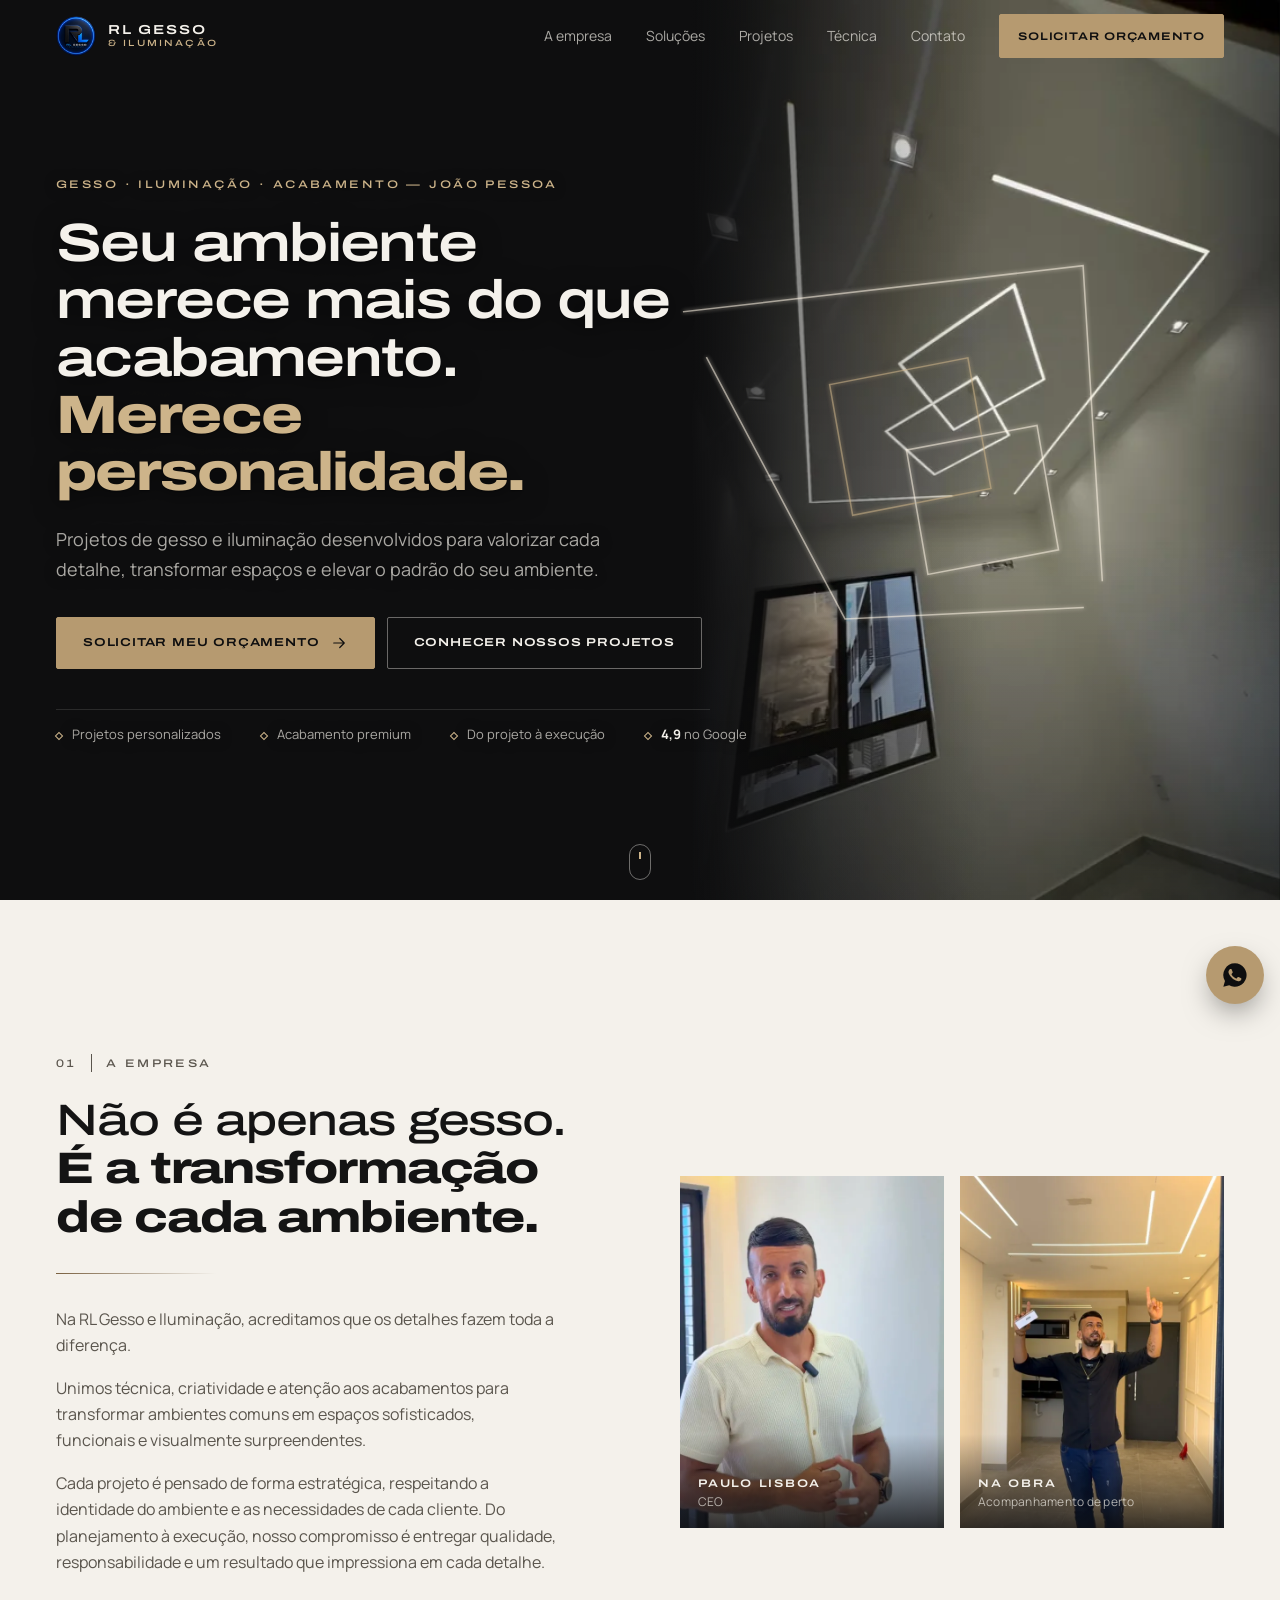
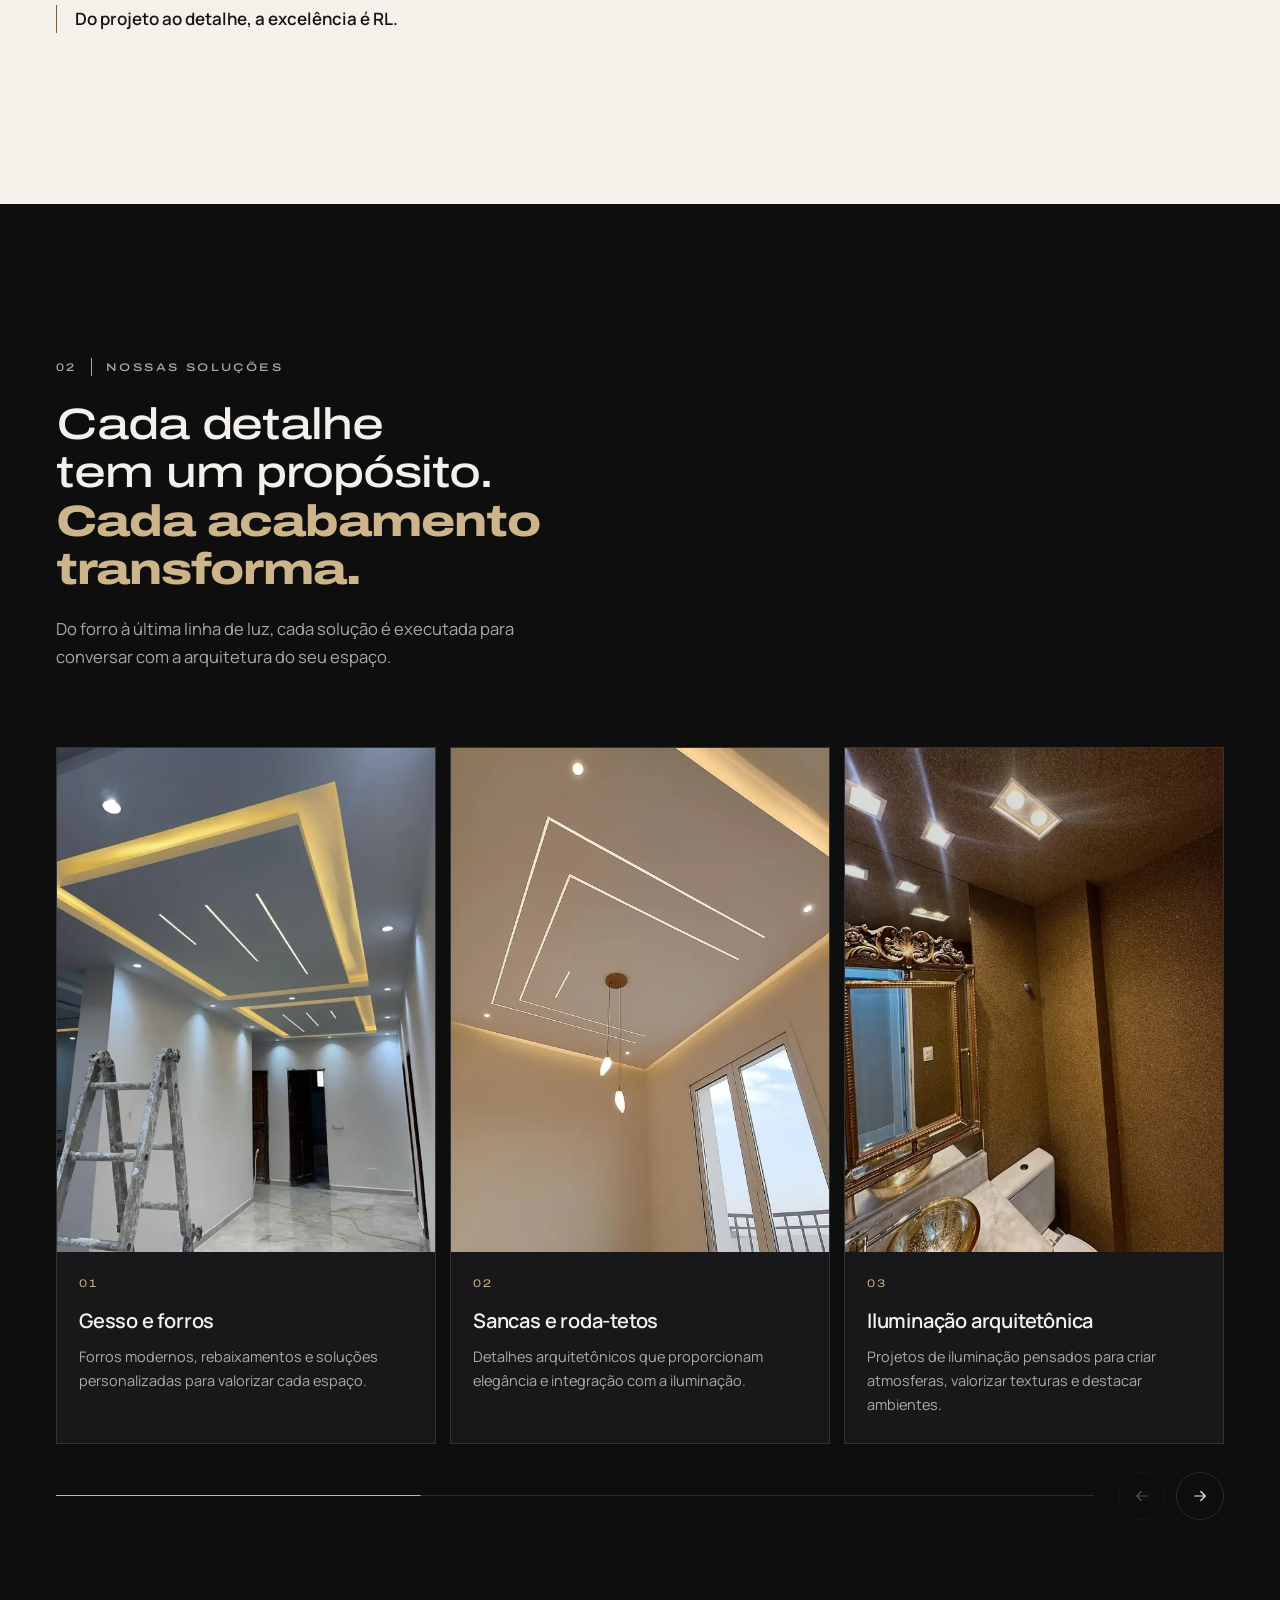
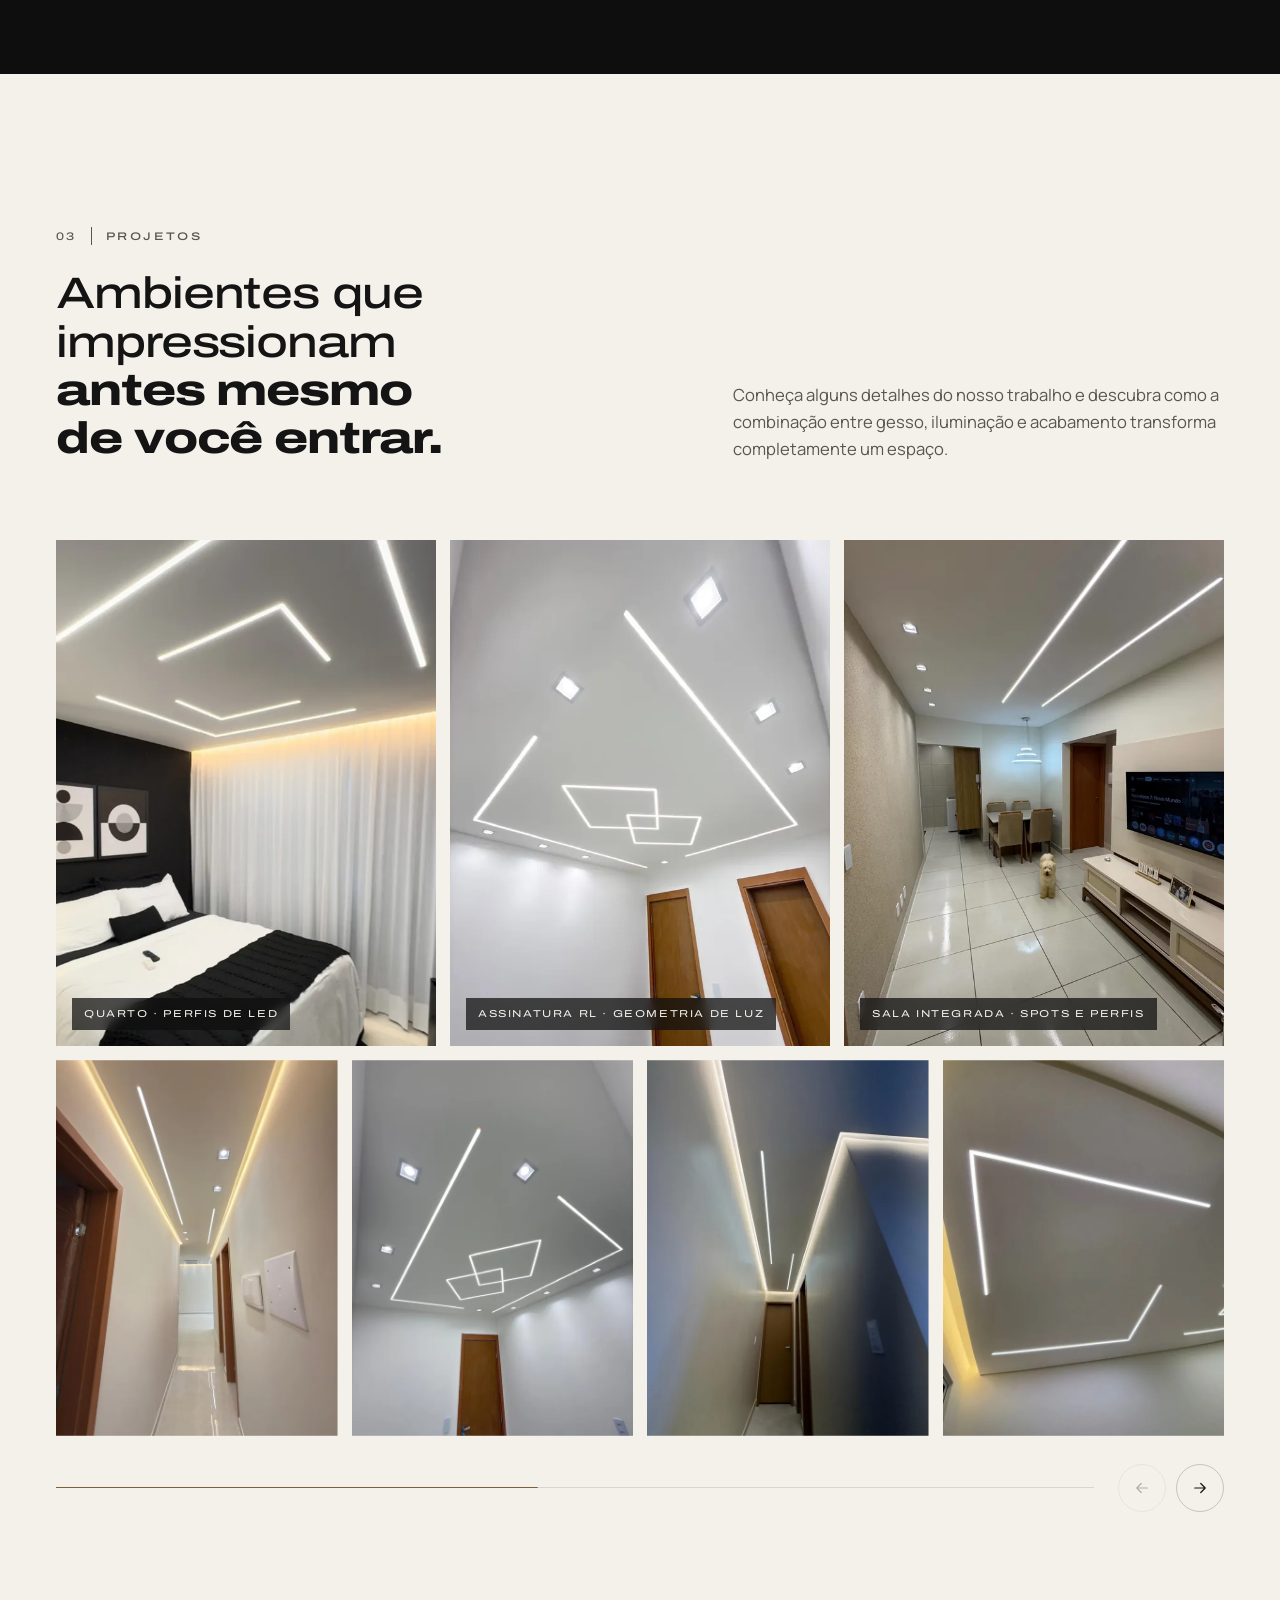
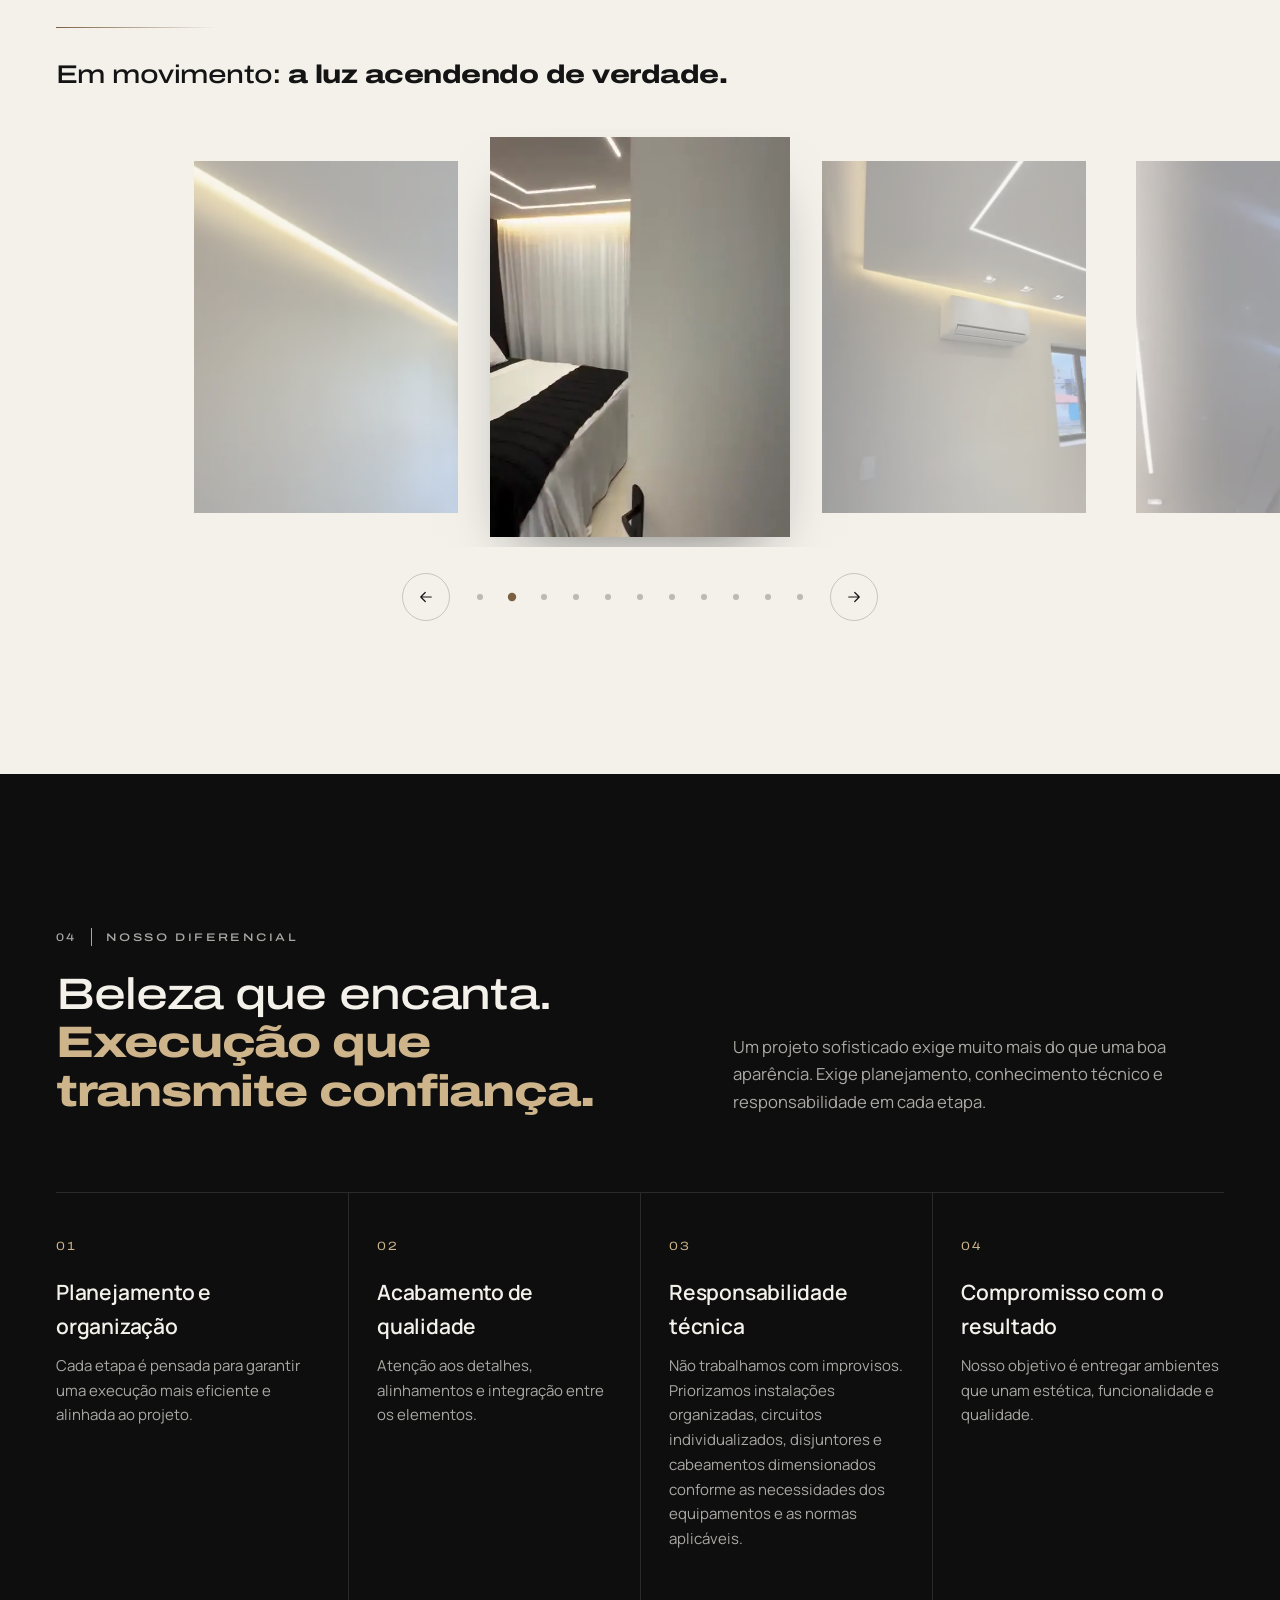
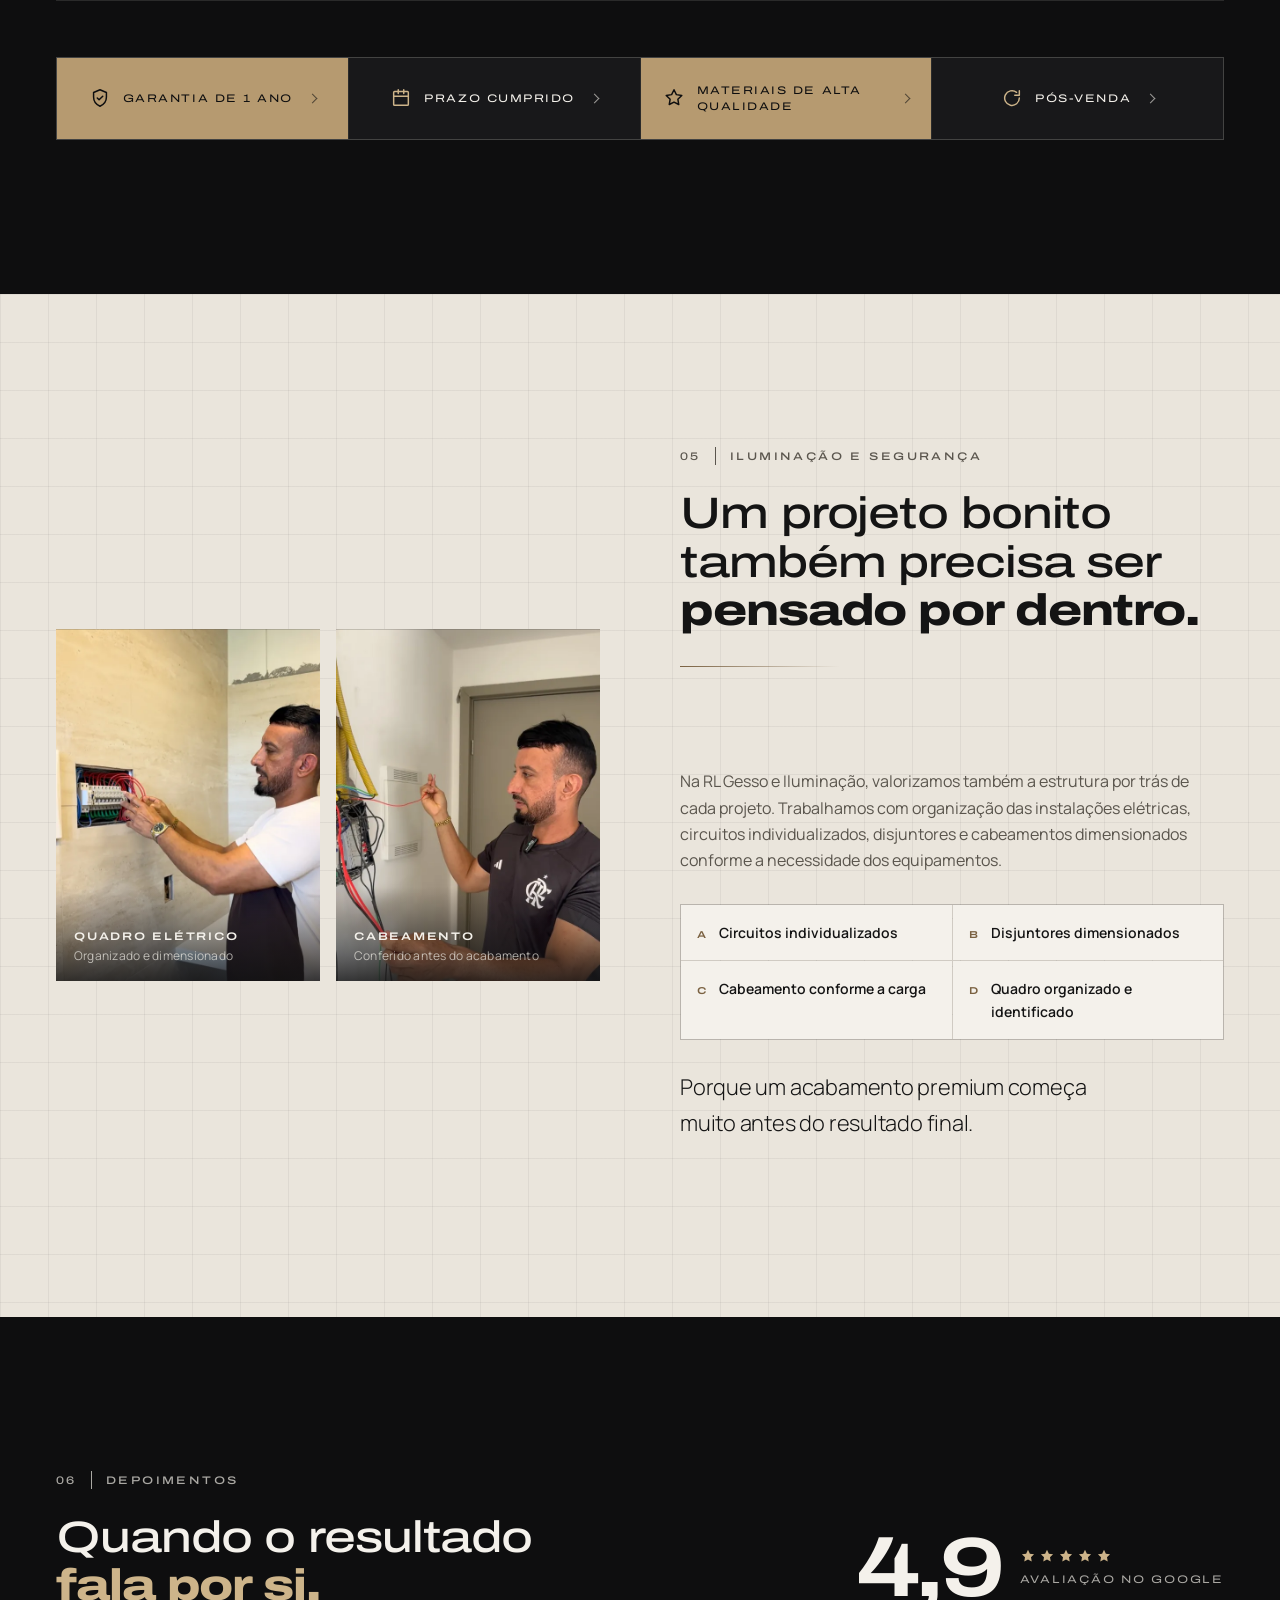
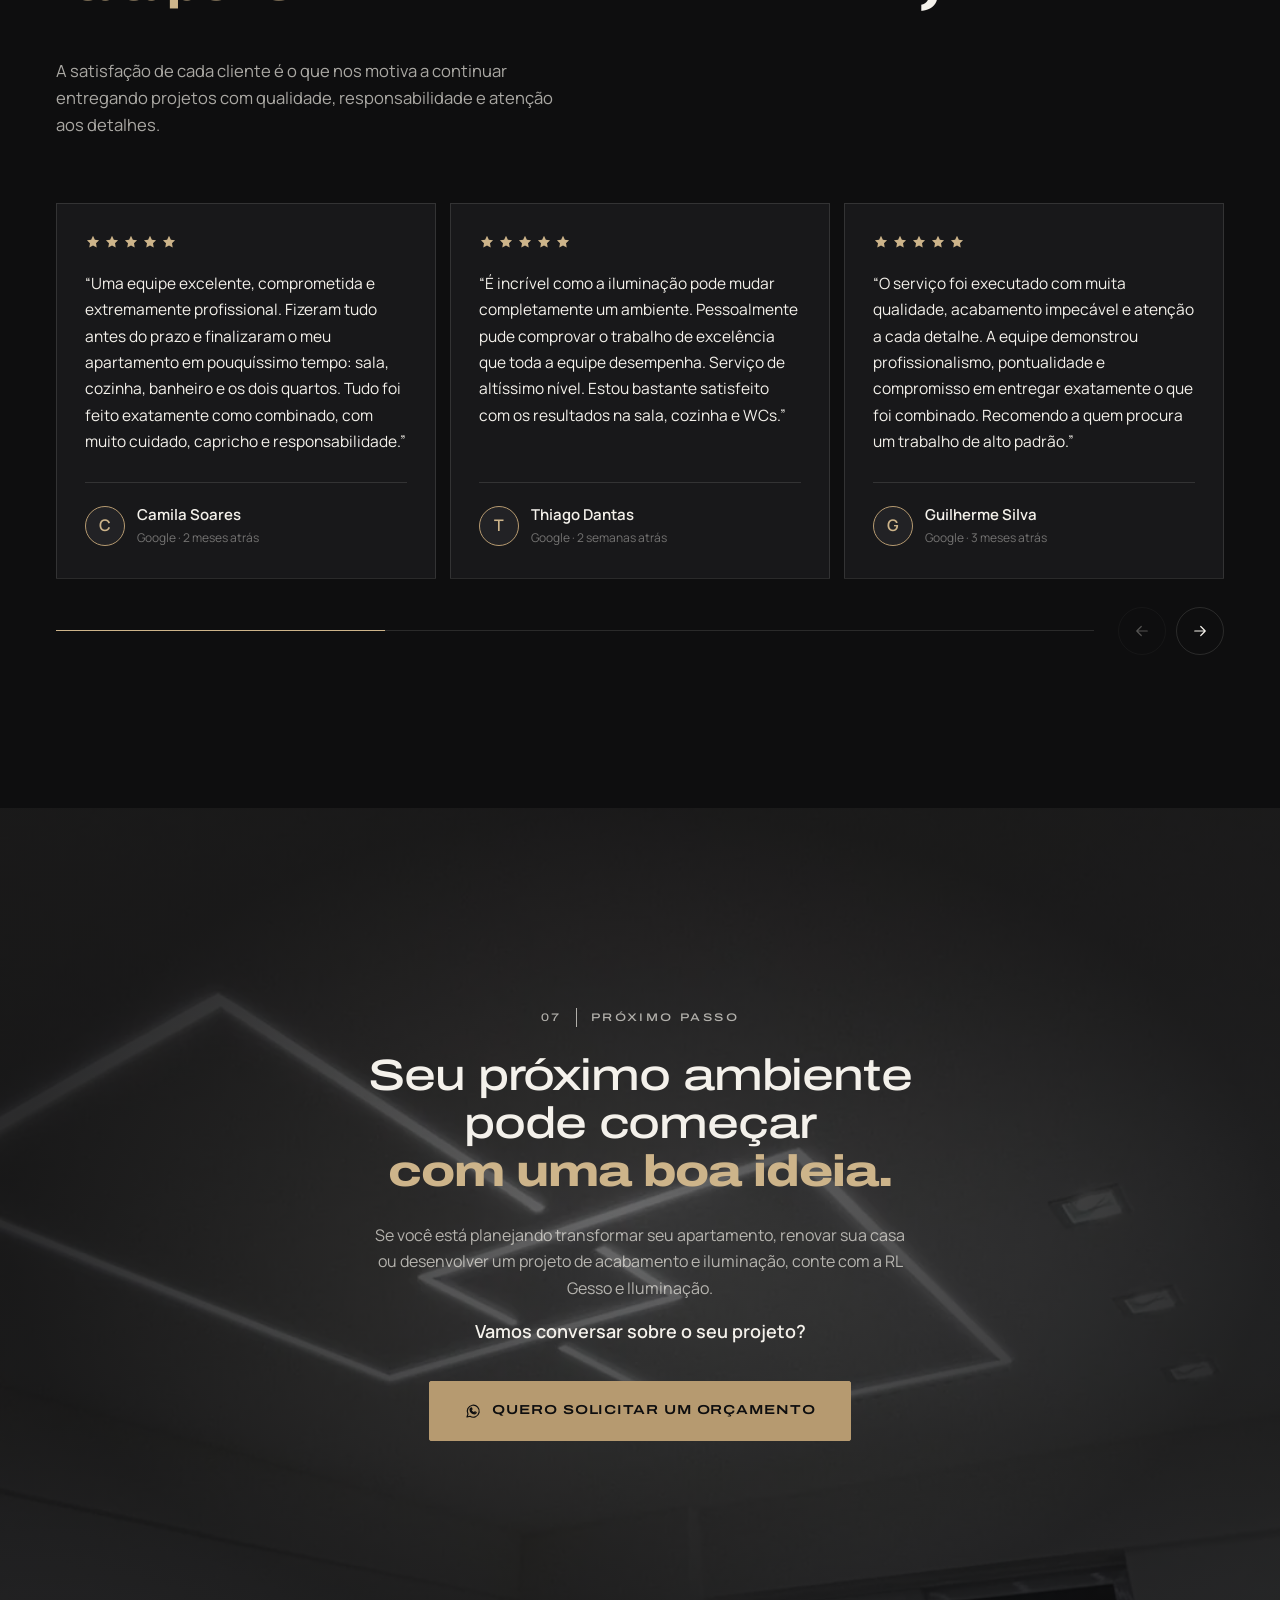
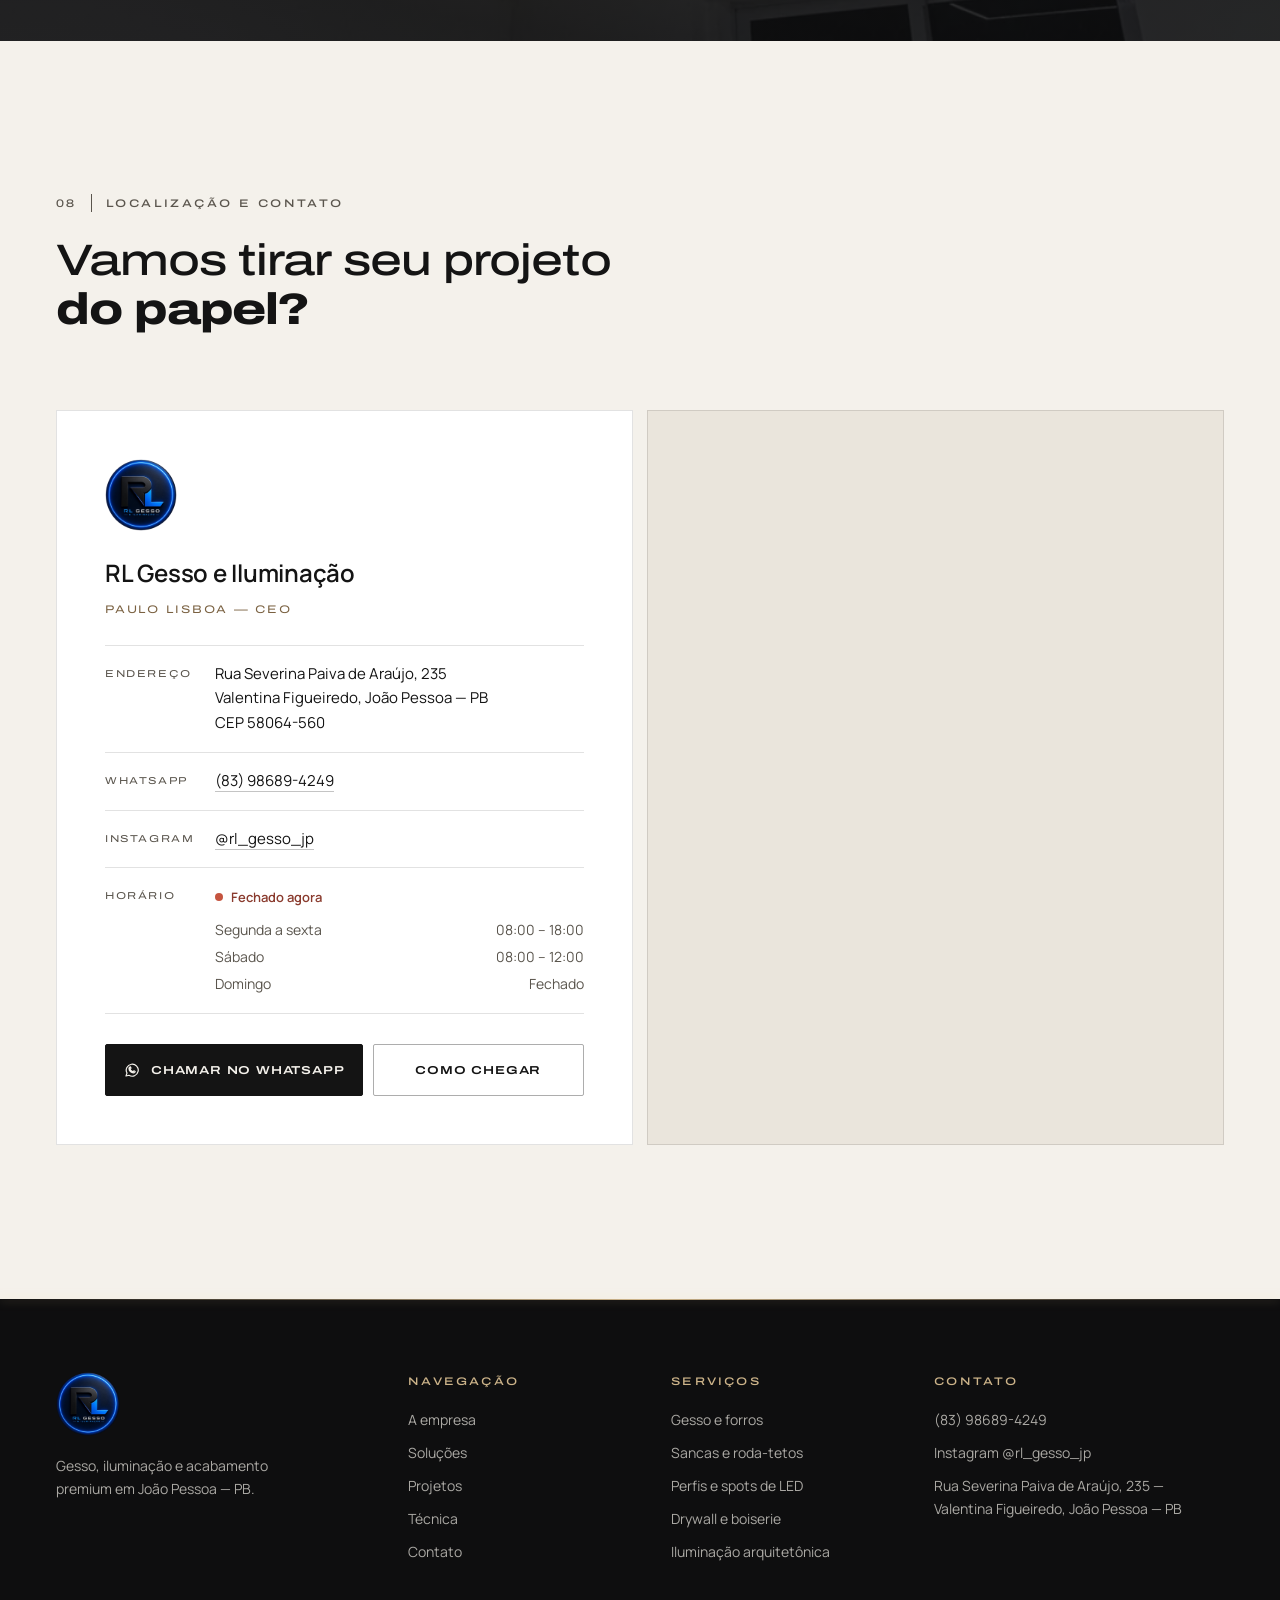
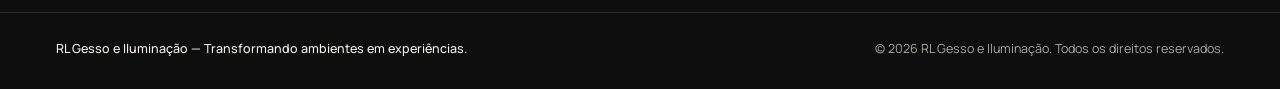
==== index.html @ 0660af47 "Landing page RL Gesso e Iluminação Gesso, iluminação e acabamento premium em João Pessoa - PB. Hero " ====
<!doctype html>
<html lang="pt-BR">
<head>
<meta charset="utf-8">
<meta name="viewport" content="width=device-width, initial-scale=1, viewport-fit=cover">
<title>RL Gesso e Iluminação | Gesso, sancas e perfis de LED em João Pessoa – PB</title>
<meta name="description" content="Projetos de gesso e iluminação de alto padrão em João Pessoa – PB: forros, sancas, perfis de LED, spots recuados, drywall, boiserie e instalação elétrica organizada. Solicite seu orçamento pelo WhatsApp.">
<meta name="keywords" content="gesso João Pessoa, sanca iluminada, perfil de LED, forro de gesso, drywall João Pessoa, iluminação arquitetônica, boiserie, rebaixamento de gesso">
<meta name="theme-color" content="#0E0E0F">
<meta name="geo.region" content="BR-PB">
<meta name="geo.placename" content="João Pessoa">

<meta property="og:type" content="website">
<meta property="og:locale" content="pt_BR">
<meta property="og:site_name" content="RL Gesso e Iluminação">
<meta property="og:title" content="RL Gesso e Iluminação — Luz que transforma">
<meta property="og:description" content="Gesso, iluminação e acabamento premium em João Pessoa – PB. Do projeto à execução.">
<meta property="og:image" content="assets/img/og-logo.jpg">
<meta name="twitter:card" content="summary_large_image">

<link rel="icon" type="image/png" sizes="32x32" href="assets/img/logo-32.png">
<link rel="icon" type="image/png" sizes="192x192" href="assets/img/logo-192.png">
<link rel="apple-touch-icon" href="assets/img/logo-192.png">

<link rel="preconnect" href="https://fonts.googleapis.com">
<link rel="preconnect" href="https://fonts.gstatic.com" crossorigin>
<link href="https://fonts.googleapis.com/css2?family=Archivo:wdth,wght@125,400;125,500;125,600;125,700;125,800&family=Manrope:wght@300;400;500;600;700&display=swap" rel="stylesheet">
<link rel="preload" as="image" href="assets/img/geometrico-janela-1080.webp" imagesrcset="assets/img/geometrico-janela-600.webp 600w, assets/img/geometrico-janela-1080.webp 1080w" imagesizes="(min-width:1024px) 46vw, 100vw">
<link rel="stylesheet" href="styles.css">

<script type="application/ld+json">
{
  "@context": "https://schema.org",
  "@type": "HomeAndConstructionBusiness",
  "name": "RL Gesso e Iluminação",
  "slogan": "Transformamos ambientes em experiências",
  "description": "Gesso, iluminação arquitetônica e acabamento premium em João Pessoa – PB.",
  "image": "assets/img/og-logo.jpg",
  "logo": "assets/img/logo-512.png",
  "telephone": "+55 83 98689-4249",
  "founder": { "@type": "Person", "name": "Paulo Lisboa", "jobTitle": "CEO" },
  "address": {
    "@type": "PostalAddress",
    "streetAddress": "Rua Severina Paiva de Araújo, 235",
    "addressLocality": "João Pessoa",
    "addressRegion": "PB",
    "postalCode": "58064-560",
    "addressCountry": "BR"
  },
  "areaServed": { "@type": "City", "name": "João Pessoa" },
  "openingHoursSpecification": [
    { "@type": "OpeningHoursSpecification", "dayOfWeek": ["Monday","Tuesday","Wednesday","Thursday","Friday"], "opens": "08:00", "closes": "18:00" },
    { "@type": "OpeningHoursSpecification", "dayOfWeek": "Saturday", "opens": "08:00", "closes": "12:00" }
  ],
  "aggregateRating": { "@type": "AggregateRating", "ratingValue": "4.9", "bestRating": "5" },
  "sameAs": ["https://www.instagram.com/rl_gesso_jp/"],
  "makesOffer": [
    "Gesso e forros", "Sancas e roda-tetos", "Iluminação arquitetônica", "Perfis de LED",
    "Spots de LED recuados", "Divisórias em drywall", "Boiserie e ripados em gesso",
    "Móveis planejados em gesso", "Iluminação em geral"
  ]
}
</script>
</head>
<body>
<a class="skip" href="#conteudo">Pular para o conteúdo</a>

<!-- ============ HEADER ============ -->
<header class="header" id="topo">
  <div class="header__inner">
    <a class="brand" href="#inicio" aria-label="RL Gesso e Iluminação — início">
      <img src="assets/img/logo-64.png" width="40" height="40" alt="">
      <span class="brand__name">RL Gesso<small>&amp; Iluminação</small></span>
    </a>
    <nav class="nav" id="menu" aria-label="Navegação principal">
      <a href="#sobre">A empresa</a>
      <a href="#solucoes">Soluções</a>
      <a href="#projetos">Projetos</a>
      <a href="#tecnica">Técnica</a>
      <a href="#contato">Contato</a>
      <a class="btn btn--gold nav__cta" data-wa="Olá, Paulo! Vim pelo site e gostaria de solicitar um orçamento." href="#contato">Solicitar orçamento</a>
    </nav>
    <button class="burger" type="button" aria-controls="menu" aria-expanded="false" aria-label="Abrir menu">
      <span></span><span></span>
    </button>
  </div>
</header>

<main id="conteudo">

<!-- ============ 01 HERO ============ -->
<section class="hero" id="inicio" aria-labelledby="hero-title">
  <div class="hero__media">
    <img src="assets/img/geometrico-janela-1080.webp" srcset="assets/img/geometrico-janela-600.webp 600w, assets/img/geometrico-janela-1080.webp 1080w" sizes="(min-width:1024px) 46vw, 100vw" width="1080" height="1440" alt="Teto com perfis de LED em desenho geométrico de quadrados sobrepostos e spots recuados" fetchpriority="high">
    <span class="hero__power" aria-hidden="true"></span>
  </div>

  <svg class="hero__lines" viewBox="0 0 600 600" aria-hidden="true" preserveAspectRatio="xMidYMid meet">
    <defs>
      <filter id="glow" x="-20%" y="-20%" width="140%" height="140%">
        <feGaussianBlur stdDeviation="3" result="b"/>
        <feMerge><feMergeNode in="b"/><feMergeNode in="SourceGraphic"/></feMerge>
      </filter>
    </defs>
    <g filter="url(#glow)" fill="none" stroke-linecap="square">
      <path class="ln ln--1" d="M40 120 L560 60 L585 470" pathLength="1"/>
      <path class="ln ln--2" d="M70 180 L250 520 L560 505" pathLength="1"/>
      <path class="ln ln--3" d="M230 215 L410 180 L440 350 L260 385 Z" pathLength="1"/>
      <path class="ln ln--4" d="M330 300 L500 268 L528 430 L358 462 Z" pathLength="1"/>
    </g>
  </svg>

  <div class="hero__content container">
    <p class="eyebrow reveal" data-d="1">Gesso · Iluminação · Acabamento — João Pessoa</p>
    <h1 class="hero__title" id="hero-title">
      <span class="line reveal" data-d="2">Seu ambiente merece mais do que acabamento.</span>
      <strong class="line reveal" data-d="3">Merece personalidade.</strong>
    </h1>
    <p class="hero__lead reveal" data-d="4">Projetos de gesso e iluminação desenvolvidos para valorizar cada detalhe, transformar espaços e elevar o padrão do seu ambiente.</p>
    <div class="hero__ctas reveal" data-d="5">
      <a class="btn btn--gold" data-wa="Olá, Paulo! Vim pelo site e quero solicitar um orçamento para o meu ambiente." href="#contato">
        Solicitar meu orçamento <svg class="ico" viewBox="0 0 24 24" aria-hidden="true"><path d="M5 12h14M13 6l6 6-6 6"/></svg>
      </a>
      <a class="btn btn--ghost" href="#projetos">Conhecer nossos projetos</a>
    </div>
    <ul class="trust reveal" data-d="6" aria-label="Diferenciais">
      <li>Projetos personalizados</li>
      <li>Acabamento premium</li>
      <li>Do projeto à execução</li>
      <li><b>4,9</b> no Google</li>
    </ul>
  </div>

  <a class="hero__scroll" href="#sobre" aria-label="Rolar para a próxima seção"><span></span></a>
</section>

<!-- ============ 02 SOBRE ============ -->
<section class="section section--light about" id="sobre" aria-labelledby="sobre-title">
  <div class="container about__grid">
    <div class="about__text">
      <p class="kicker reveal"><span>01</span> A empresa</p>
      <h2 class="h2 reveal" id="sobre-title">Não é apenas gesso. <em>É a transformação de cada ambiente.</em></h2>
      <div class="lightline lightline--dark" aria-hidden="true"></div>
      <p class="reveal">Na RL Gesso e Iluminação, acreditamos que os detalhes fazem toda a diferença.</p>
      <p class="reveal">Unimos técnica, criatividade e atenção aos acabamentos para transformar ambientes comuns em espaços sofisticados, funcionais e visualmente surpreendentes.</p>
      <p class="reveal">Cada projeto é pensado de forma estratégica, respeitando a identidade do ambiente e as necessidades de cada cliente. Do planejamento à execução, nosso compromisso é entregar qualidade, responsabilidade e um resultado que impressiona em cada detalhe.</p>
      <p class="signature reveal">Do projeto ao detalhe, a excelência é RL.</p>
    </div>
    <div class="about__media">
      <figure class="frame reveal-img">
        <img src="assets/img/ceo-1080.webp" srcset="assets/img/ceo-600.webp 600w, assets/img/ceo-1080.webp 1080w" sizes="(min-width:1024px) 24vw, 50vw" width="1080" height="1440" loading="lazy" decoding="async" alt="Paulo Lisboa, CEO da RL Gesso e Iluminação">
        <figcaption><strong>Paulo Lisboa</strong> CEO</figcaption>
      </figure>
      <figure class="frame reveal-img" data-d="2">
        <img src="assets/img/ceo-teto-1080.webp" srcset="assets/img/ceo-teto-600.webp 600w, assets/img/ceo-teto-1080.webp 1080w" sizes="(min-width:1024px) 24vw, 50vw" width="1080" height="1440" loading="lazy" decoding="async" alt="Paulo Lisboa apresentando um teto com perfis de LED em obra entregue">
        <figcaption><strong>Na obra</strong> Acompanhamento de perto</figcaption>
      </figure>
    </div>
  </div>
</section>

<!-- ============ 03 SOLUÇÕES ============ -->
<section class="section section--dark services" id="solucoes" aria-labelledby="solucoes-title">
  <div class="container">
    <div class="section-head">
      <p class="kicker kicker--dark reveal"><span>02</span> Nossas soluções</p>
      <h2 class="h2 reveal" id="solucoes-title">Cada detalhe tem um propósito. <em>Cada acabamento transforma.</em></h2>
      <p class="section-head__lead reveal">Do forro à última linha de luz, cada solução é executada para conversar com a arquitetura do seu espaço.</p>
    </div>
  </div>

  <div class="carousel carousel--services" data-carousel>
    <ol class="carousel__track services__list" role="list">
      <li class="service reveal-img"><figure><img src="assets/img/rebaixo-obra-600.webp" srcset="assets/img/rebaixo-obra-600.webp 600w, assets/img/rebaixo-obra-1080.webp 1080w" sizes="(min-width:1024px) 30vw, 78vw" width="600" height="800" loading="lazy" decoding="async" alt="Forro de gesso rebaixado com sanca iluminada e perfis de LED"></figure><div class="service__body"><span class="service__n">01</span><h3>Gesso e forros</h3><p>Forros modernos, rebaixamentos e soluções personalizadas para valorizar cada espaço.</p></div></li>
      <li class="service reveal-img"><figure><img src="assets/img/sanca-pendentes-600.webp" srcset="assets/img/sanca-pendentes-600.webp 600w, assets/img/sanca-pendentes-1080.webp 1080w" sizes="(min-width:1024px) 30vw, 78vw" width="600" height="800" loading="lazy" decoding="async" alt="Sanca com luz indireta quente e pendentes"></figure><div class="service__body"><span class="service__n">02</span><h3>Sancas e roda-tetos</h3><p>Detalhes arquitetônicos que proporcionam elegância e integração com a iluminação.</p></div></li>
      <li class="service reveal-img"><figure><img src="assets/img/lavabo-dourado-600.webp" srcset="assets/img/lavabo-dourado-600.webp 600w, assets/img/lavabo-dourado-1080.webp 1080w" sizes="(min-width:1024px) 30vw, 78vw" width="600" height="800" loading="lazy" decoding="async" alt="Lavabo com iluminação arquitetônica destacando a textura dourada das paredes"></figure><div class="service__body"><span class="service__n">03</span><h3>Iluminação arquitetônica</h3><p>Projetos de iluminação pensados para criar atmosferas, valorizar texturas e destacar ambientes.</p></div></li>
      <li class="service reveal-img"><figure><img src="assets/img/cozinha-linear-600.webp" srcset="assets/img/cozinha-linear-600.webp 600w, assets/img/cozinha-linear-1080.webp 1080w" sizes="(min-width:1024px) 30vw, 78vw" width="600" height="800" loading="lazy" decoding="async" alt="Perfis de LED lineares embutidos no teto de uma cozinha planejada"></figure><div class="service__body"><span class="service__n">04</span><h3>Perfis de LED</h3><p>Linhas de luz modernas que unem funcionalidade, estética e sofisticação.</p></div></li>
      <li class="service reveal-img"><figure><img src="assets/img/perfis-spots-600.webp" srcset="assets/img/perfis-spots-600.webp 600w, assets/img/perfis-spots-1080.webp 1080w" sizes="(min-width:1024px) 30vw, 78vw" width="600" height="800" loading="lazy" decoding="async" alt="Spots de LED recuados alinhados ao lado de perfis de LED"></figure><div class="service__body"><span class="service__n">05</span><h3>Spots de LED recuados</h3><p>Iluminação direcionada com integração discreta e acabamento refinado.</p></div></li>
      <li class="service reveal-img"><figure><img src="assets/img/sala-cortina-600.webp" srcset="assets/img/sala-cortina-600.webp 600w, assets/img/sala-cortina-1080.webp 1080w" sizes="(min-width:1024px) 30vw, 78vw" width="600" height="800" loading="lazy" decoding="async" alt="Sala com sanca de cortina, nicho e paredes em drywall"></figure><div class="service__body"><span class="service__n">06</span><h3>Divisórias em drywall</h3><p>Soluções inteligentes para organizar, integrar e aproveitar melhor os espaços.</p></div></li>
      <li class="service reveal-img"><figure><img src="assets/img/sala-ripado-600.webp" srcset="assets/img/sala-ripado-600.webp 600w, assets/img/sala-ripado-1080.webp 1080w" sizes="(min-width:1024px) 30vw, 78vw" width="600" height="800" loading="lazy" decoding="async" alt="Sala com paredes ripadas em gesso e sanca iluminada"></figure><div class="service__body"><span class="service__n">07</span><h3>Boiserie e ripados em gesso</h3><p>Elementos decorativos que agregam personalidade e sofisticação às paredes.</p></div></li>
      <li class="service reveal-img"><figure><img src="assets/img/cozinha-entardecer-600.webp" srcset="assets/img/cozinha-entardecer-600.webp 600w, assets/img/cozinha-entardecer-1080.webp 1080w" sizes="(min-width:1024px) 30vw, 78vw" width="600" height="800" loading="lazy" decoding="async" alt="Ambiente integrado com nicho, rebaixo e desenho de LED no teto"></figure><div class="service__body"><span class="service__n">08</span><h3>Móveis planejados em gesso</h3><p>Soluções personalizadas para integrar estética, funcionalidade e aproveitamento de espaço.</p></div></li>
      <li class="service reveal-img"><figure><img src="assets/img/jacuzzi-600.webp" srcset="assets/img/jacuzzi-600.webp 600w, assets/img/jacuzzi-1080.webp 1080w" sizes="(min-width:1024px) 30vw, 78vw" width="600" height="800" loading="lazy" decoding="async" alt="Área externa com fita de LED sob os degraus de uma banheira de hidromassagem"></figure><div class="service__body"><span class="service__n">09</span><h3>Iluminação em geral</h3><p>Instalações e soluções de iluminação adequadas às características de cada ambiente.</p></div></li>
    </ol>
    <div class="carousel__controls container" aria-label="Controles do carrossel de soluções">
      <div class="carousel__progress" aria-hidden="true"><span></span></div>
      <button class="cbtn" type="button" data-prev aria-label="Solução anterior"><svg class="ico" viewBox="0 0 24 24" aria-hidden="true"><path d="M19 12H5M11 6l-6 6 6 6"/></svg></button>
      <button class="cbtn" type="button" data-next aria-label="Próxima solução"><svg class="ico" viewBox="0 0 24 24" aria-hidden="true"><path d="M5 12h14M13 6l6 6-6 6"/></svg></button>
    </div>
  </div>
</section>

<!-- ============ 04 PROJETOS ============ -->
<section class="section section--light projects" id="projetos" aria-labelledby="projetos-title">
  <div class="container">
    <div class="section-head section-head--split">
      <div>
        <p class="kicker reveal"><span>03</span> Projetos</p>
        <h2 class="h2 reveal" id="projetos-title">Ambientes que impressionam <em>antes mesmo de você entrar.</em></h2>
      </div>
      <p class="section-head__lead reveal">Conheça alguns detalhes do nosso trabalho e descubra como a combinação entre gesso, iluminação e acabamento transforma completamente um espaço.</p>
    </div>

    <!-- Destaques -->
    <div class="featured">
      <button class="featured__item reveal-img" type="button" data-lightbox="assets/img/quarto-1080.webp" data-caption="Quarto com perfis de LED e sanca de cortina">
        <img src="assets/img/quarto-1080.webp" srcset="assets/img/quarto-600.webp 600w, assets/img/quarto-1080.webp 1080w" sizes="(min-width:1024px) 31vw, 100vw" width="1080" height="1440" loading="lazy" decoding="async" alt="Quarto com perfis de LED em desenho geométrico e sanca de cortina iluminada">
        <span class="featured__tag">Quarto · Perfis de LED</span>
      </button>
      <button class="featured__item reveal-img" data-d="2" type="button" data-lightbox="assets/img/geometrico-portas-1080.webp" data-caption="Desenho geométrico em perfis de LED com spots recuados">
        <img src="assets/img/geometrico-portas-1080.webp" srcset="assets/img/geometrico-portas-600.webp 600w, assets/img/geometrico-portas-1080.webp 1080w" sizes="(min-width:1024px) 31vw, 100vw" width="1080" height="1440" loading="lazy" decoding="async" alt="Teto com perfis de LED formando quadrados sobrepostos e spots recuados">
        <span class="featured__tag">Assinatura RL · Geometria de luz</span>
      </button>
      <button class="featured__item reveal-img" data-d="3" type="button" data-lightbox="assets/img/sala-jantar-1080.webp" data-caption="Sala de estar e jantar com perfis de LED e spots">
        <img src="assets/img/sala-jantar-1080.webp" srcset="assets/img/sala-jantar-600.webp 600w, assets/img/sala-jantar-1080.webp 1080w" sizes="(min-width:1024px) 31vw, 100vw" width="1080" height="1440" loading="lazy" decoding="async" alt="Sala de estar e jantar integradas com perfis de LED e spots recuados">
        <span class="featured__tag">Sala integrada · Spots e perfis</span>
      </button>
    </div>
  </div>

  <!-- Carrossel de fotos -->
  <div class="carousel carousel--gallery" data-carousel>
    <ul class="carousel__track" role="list">
      <li><button class="shot reveal-img" type="button" data-lightbox="assets/img/corredor-perfis-1080.webp" data-caption="Corredor com sanca, perfis e spots"><img src="assets/img/corredor-perfis-600.webp" width="600" height="800" loading="lazy" decoding="async" alt="Corredor com sanca iluminada, perfis de LED e spots recuados"></button></li>
      <li><button class="shot reveal-img" type="button" data-lightbox="assets/img/geometrico-portas-2-1080.webp" data-caption="Geometria de luz com spots recuados"><img src="assets/img/geometrico-portas-2-600.webp" width="600" height="800" loading="lazy" decoding="async" alt="Teto com perfis de LED em quadrados sobrepostos"></button></li>
      <li><button class="shot reveal-img" type="button" data-lightbox="assets/img/corredor-azul-1080.webp" data-caption="Corredor com luz indireta e perfis"><img src="assets/img/corredor-azul-600.webp" width="600" height="800" loading="lazy" decoding="async" alt="Corredor com luz indireta nas sancas e perfis de LED no teto"></button></li>
      <li><button class="shot reveal-img" type="button" data-lightbox="assets/img/linhas-sanca-1080.webp" data-caption="Linhas de luz com sanca"><img src="assets/img/linhas-sanca-600.webp" width="600" height="800" loading="lazy" decoding="async" alt="Linhas de LED embutidas no gesso com sanca de luz quente"></button></li>
      <li><button class="shot reveal-img" type="button" data-lightbox="assets/img/geometrico-render-1080.webp" data-caption="Projeto geométrico com spots direcionáveis"><img src="assets/img/geometrico-render-600.webp" width="600" height="800" loading="lazy" decoding="async" alt="Projeto de teto com perfis de LED geométricos e spots direcionáveis"></button></li>
      <li><button class="shot reveal-img" type="button" data-lightbox="assets/img/cozinha-planejada-1080.webp" data-caption="Cozinha com perfil linear e spots"><img src="assets/img/cozinha-planejada-600.webp" width="600" height="800" loading="lazy" decoding="async" alt="Cozinha com perfil de LED linear e spots recuados"></button></li>
      <li><button class="shot reveal-img" type="button" data-lightbox="assets/img/corredor-render-1080.webp" data-caption="Rebaixo com sanca e perfis"><img src="assets/img/corredor-render-600.webp" width="600" height="800" loading="lazy" decoding="async" alt="Rebaixo de gesso com sanca iluminada e perfis de LED"></button></li>
      <li><button class="shot reveal-img" type="button" data-lightbox="assets/img/corredor-linhas-1080.webp" data-caption="Corredor com perfis de LED"><img src="assets/img/corredor-linhas-600.webp" width="600" height="800" loading="lazy" decoding="async" alt="Corredor com perfis de LED lineares no teto"></button></li>
      <li><button class="shot reveal-img" type="button" data-lightbox="assets/img/parede-textura-1080.webp" data-caption="Sala com perfis e spots valorizando a textura"><img src="assets/img/parede-textura-600.webp" width="600" height="800" loading="lazy" decoding="async" alt="Sala com perfis de LED e spots valorizando parede texturizada"></button></li>
    </ul>
    <div class="carousel__controls container">
      <div class="carousel__progress" aria-hidden="true"><span></span></div>
      <button class="cbtn cbtn--light" type="button" data-prev aria-label="Foto anterior"><svg class="ico" viewBox="0 0 24 24" aria-hidden="true"><path d="M19 12H5M11 6l-6 6 6 6"/></svg></button>
      <button class="cbtn cbtn--light" type="button" data-next aria-label="Próxima foto"><svg class="ico" viewBox="0 0 24 24" aria-hidden="true"><path d="M5 12h14M13 6l6 6-6 6"/></svg></button>
    </div>
  </div>

  <!-- Carrossel de vídeos -->
  <div class="container videos-head">
    <div class="lightline lightline--dark" aria-hidden="true"></div>
    <h3 class="h3 reveal">Em movimento: <em>a luz acendendo de verdade.</em></h3>
  </div>
  <div class="vcarousel" data-vcarousel>
    <ul class="vcarousel__track" role="list">
      <li class="vcard"><video muted loop playsinline preload="none" poster="assets/video/obra-4.webp" aria-label="Vídeo: sala com sanca e perfis de LED"><source src="assets/video/obra-4.mp4" type="video/mp4"></video></li>
      <li class="vcard"><video muted loop playsinline preload="none" poster="assets/video/obra-10.webp" aria-label="Vídeo: quarto com perfis de LED e sanca de cortina"><source src="assets/video/obra-10.mp4" type="video/mp4"></video></li>
      <li class="vcard"><video muted loop playsinline preload="none" poster="assets/video/obra-7.webp" aria-label="Vídeo: ambientes com sanca quente e geometria de LED"><source src="assets/video/obra-7.mp4" type="video/mp4"></video></li>
      <li class="vcard"><video muted loop playsinline preload="none" poster="assets/video/obra-8.webp" aria-label="Vídeo: corredor e sala com sanca, perfis e boiserie"><source src="assets/video/obra-8.mp4" type="video/mp4"></video></li>
      <li class="vcard"><video muted loop playsinline preload="none" poster="assets/video/obra-6.webp" aria-label="Vídeo: perfis de LED geométricos e boiserie"><source src="assets/video/obra-6.mp4" type="video/mp4"></video></li>
      <li class="vcard"><video muted loop playsinline preload="none" poster="assets/video/obra-11.webp" aria-label="Vídeo: sanca quente, perfis e spots em vários ambientes"><source src="assets/video/obra-11.mp4" type="video/mp4"></video></li>
      <li class="vcard"><video muted loop playsinline preload="none" poster="assets/video/obra-5.webp" aria-label="Vídeo: perfis de LED, boiserie e acabamentos"><source src="assets/video/obra-5.mp4" type="video/mp4"></video></li>
      <li class="vcard"><video muted loop playsinline preload="none" poster="assets/video/obra-9.webp" aria-label="Vídeo: cozinha com perfis de LED na parede e no teto"><source src="assets/video/obra-9.mp4" type="video/mp4"></video></li>
      <li class="vcard"><video muted loop playsinline preload="none" poster="assets/video/obra-2.webp" aria-label="Vídeo: sanca iluminada em sala e cozinha"><source src="assets/video/obra-2.mp4" type="video/mp4"></video></li>
      <li class="vcard"><video muted loop playsinline preload="none" poster="assets/video/obra-3.webp" aria-label="Vídeo: lavabo com spots e textura dourada"><source src="assets/video/obra-3.mp4" type="video/mp4"></video></li>
      <li class="vcard"><video muted loop playsinline preload="none" poster="assets/video/obra-1.webp" aria-label="Vídeo: apartamento com perfis e spots de LED"><source src="assets/video/obra-1.mp4" type="video/mp4"></video></li>
    </ul>
    <div class="vcarousel__controls">
      <button class="cbtn cbtn--light" type="button" data-prev aria-label="Vídeo anterior"><svg class="ico" viewBox="0 0 24 24" aria-hidden="true"><path d="M19 12H5M11 6l-6 6 6 6"/></svg></button>
      <div class="vcarousel__dots" role="tablist" aria-label="Escolher vídeo"></div>
      <button class="cbtn cbtn--light" type="button" data-next aria-label="Próximo vídeo"><svg class="ico" viewBox="0 0 24 24" aria-hidden="true"><path d="M5 12h14M13 6l6 6-6 6"/></svg></button>
    </div>
  </div>
</section>

<!-- ============ 05 DIFERENCIAL ============ -->
<section class="section section--dark diff" aria-labelledby="diff-title">
  <div class="container">
    <div class="section-head section-head--split">
      <div>
        <p class="kicker kicker--dark reveal"><span>04</span> Nosso diferencial</p>
        <h2 class="h2 reveal" id="diff-title">Beleza que encanta. <em>Execução que transmite confiança.</em></h2>
      </div>
      <p class="section-head__lead reveal">Um projeto sofisticado exige muito mais do que uma boa aparência. Exige planejamento, conhecimento técnico e responsabilidade em cada etapa.</p>
    </div>

    <ol class="diff__grid" role="list">
      <li class="diff__item reveal" data-d="1"><span class="diff__n">01</span><h3>Planejamento e organização</h3><p>Cada etapa é pensada para garantir uma execução mais eficiente e alinhada ao projeto.</p></li>
      <li class="diff__item reveal" data-d="2"><span class="diff__n">02</span><h3>Acabamento de qualidade</h3><p>Atenção aos detalhes, alinhamentos e integração entre os elementos.</p></li>
      <li class="diff__item reveal" data-d="3"><span class="diff__n">03</span><h3>Responsabilidade técnica</h3><p>Não trabalhamos com improvisos. Priorizamos instalações organizadas, circuitos individualizados, disjuntores e cabeamentos dimensionados conforme as necessidades dos equipamentos e as normas aplicáveis.</p></li>
      <li class="diff__item reveal" data-d="4"><span class="diff__n">04</span><h3>Compromisso com o resultado</h3><p>Nosso objetivo é entregar ambientes que unam estética, funcionalidade e qualidade.</p></li>
    </ol>

    <ul class="assurance reveal" role="list" aria-label="Garantias">
      <li><a data-wa="Olá, Paulo! Vim pelo site e quero saber mais sobre a garantia de 1 ano dos serviços." href="#contato"><svg class="ico" viewBox="0 0 24 24" aria-hidden="true"><path d="M12 3l7 3v5c0 4.5-3 8.3-7 10-4-1.7-7-5.5-7-10V6l7-3z"/><path d="M9 12l2 2 4-4"/></svg>Garantia de 1 ano</a></li>
      <li><a data-wa="Olá, Paulo! Vim pelo site e quero um orçamento com prazo de entrega para o meu projeto." href="#contato"><svg class="ico" viewBox="0 0 24 24" aria-hidden="true"><rect x="4" y="5" width="16" height="15" rx="1"/><path d="M4 10h16M9 3v4M15 3v4"/></svg>Prazo cumprido</a></li>
      <li><a data-wa="Olá, Paulo! Vim pelo site e quero saber quais materiais vocês usam no gesso e na iluminação." href="#contato"><svg class="ico" viewBox="0 0 24 24" aria-hidden="true"><path d="M12 3l2.6 5.3 5.9.9-4.3 4.1 1 5.8L12 16.4 6.8 19.1l1-5.8L3.5 9.2l5.9-.9z"/></svg>Materiais de alta qualidade</a></li>
      <li><a data-wa="Olá, Paulo! Vim pelo site e gostaria de saber como funciona o pós-venda." href="#contato"><svg class="ico" viewBox="0 0 24 24" aria-hidden="true"><path d="M20 12a8 8 0 1 1-3-6.2"/><path d="M20 4v5h-5"/></svg>Pós-venda</a></li>
    </ul>
  </div>
</section>

<!-- ============ 06 TÉCNICA ============ -->
<section class="section section--plan tech" id="tecnica" aria-labelledby="tecnica-title">
  <div class="container tech__grid">
    <div class="tech__text">
      <p class="kicker reveal"><span>05</span> Iluminação e segurança</p>
      <h2 class="h2 reveal" id="tecnica-title">Um projeto bonito também precisa ser <em>pensado por dentro.</em></h2>
      <div class="lightline lightline--dark" aria-hidden="true"></div>
      <p class="reveal">A sofisticação de um ambiente não está apenas no que os olhos conseguem enxergar.</p>
      <p class="reveal">Na RL Gesso e Iluminação, valorizamos também a estrutura por trás de cada projeto. Trabalhamos com organização das instalações elétricas, circuitos individualizados, disjuntores e cabeamentos dimensionados conforme a necessidade dos equipamentos.</p>
      <ul class="spec reveal" role="list">
        <li><span>A</span>Circuitos individualizados</li>
        <li><span>B</span>Disjuntores dimensionados</li>
        <li><span>C</span>Cabeamento conforme a carga</li>
        <li><span>D</span>Quadro organizado e identificado</li>
      </ul>
      <p class="tech__quote reveal">Porque um acabamento premium começa muito antes do resultado final.</p>
    </div>
    <div class="tech__media">
      <figure class="frame reveal-img">
        <img src="assets/img/ceo-quadro-1080.webp" srcset="assets/img/ceo-quadro-600.webp 600w, assets/img/ceo-quadro-1080.webp 1080w" sizes="(min-width:1024px) 24vw, 50vw" width="1080" height="1440" loading="lazy" decoding="async" alt="Paulo Lisboa organizando os disjuntores de um quadro elétrico">
        <figcaption><strong>Quadro elétrico</strong> Organizado e dimensionado</figcaption>
      </figure>
      <figure class="frame reveal-img" data-d="2">
        <img src="assets/img/ceo-fiacao-1080.webp" srcset="assets/img/ceo-fiacao-600.webp 600w, assets/img/ceo-fiacao-1080.webp 1080w" sizes="(min-width:1024px) 24vw, 50vw" width="1080" height="1440" loading="lazy" decoding="async" alt="Paulo Lisboa conferindo o cabeamento de uma instalação">
        <figcaption><strong>Cabeamento</strong> Conferido antes do acabamento</figcaption>
      </figure>
    </div>
  </div>
</section>

<!-- ============ 07 DEPOIMENTOS ============ -->
<section class="section section--dark testimonials" aria-labelledby="dep-title">
  <div class="container">
    <div class="section-head section-head--split">
      <div>
        <p class="kicker kicker--dark reveal"><span>06</span> Depoimentos</p>
        <h2 class="h2 reveal" id="dep-title">Quando o resultado <em>fala por si.</em></h2>
      </div>
      <div class="rating reveal">
        <strong>4,9</strong>
        <div><span class="rating__stars" role="img" aria-label="Nota 4,9 de 5"><svg viewBox="0 0 24 24" aria-hidden="true"><path d="M12 2.8l2.8 5.8 6.3.9-4.6 4.4 1.1 6.3L12 17.2l-5.6 3 1.1-6.3L2.9 9.5l6.3-.9z"/></svg><svg viewBox="0 0 24 24" aria-hidden="true"><path d="M12 2.8l2.8 5.8 6.3.9-4.6 4.4 1.1 6.3L12 17.2l-5.6 3 1.1-6.3L2.9 9.5l6.3-.9z"/></svg><svg viewBox="0 0 24 24" aria-hidden="true"><path d="M12 2.8l2.8 5.8 6.3.9-4.6 4.4 1.1 6.3L12 17.2l-5.6 3 1.1-6.3L2.9 9.5l6.3-.9z"/></svg><svg viewBox="0 0 24 24" aria-hidden="true"><path d="M12 2.8l2.8 5.8 6.3.9-4.6 4.4 1.1 6.3L12 17.2l-5.6 3 1.1-6.3L2.9 9.5l6.3-.9z"/></svg><svg viewBox="0 0 24 24" aria-hidden="true"><path d="M12 2.8l2.8 5.8 6.3.9-4.6 4.4 1.1 6.3L12 17.2l-5.6 3 1.1-6.3L2.9 9.5l6.3-.9z"/></svg></span><span>Avaliação no Google</span></div>
      </div>
    </div>
    <p class="section-head__lead reveal tlead">A satisfação de cada cliente é o que nos motiva a continuar entregando projetos com qualidade, responsabilidade e atenção aos detalhes.</p>
  </div>
  <div class="carousel carousel--testimonials" data-carousel>
    <ul class="carousel__track" role="list">
      <li class="tcard reveal-img"><blockquote><div class="tcard__stars" role="img" aria-label="5 de 5 estrelas"><svg viewBox="0 0 24 24" aria-hidden="true"><path d="M12 2.8l2.8 5.8 6.3.9-4.6 4.4 1.1 6.3L12 17.2l-5.6 3 1.1-6.3L2.9 9.5l6.3-.9z"/></svg><svg viewBox="0 0 24 24" aria-hidden="true"><path d="M12 2.8l2.8 5.8 6.3.9-4.6 4.4 1.1 6.3L12 17.2l-5.6 3 1.1-6.3L2.9 9.5l6.3-.9z"/></svg><svg viewBox="0 0 24 24" aria-hidden="true"><path d="M12 2.8l2.8 5.8 6.3.9-4.6 4.4 1.1 6.3L12 17.2l-5.6 3 1.1-6.3L2.9 9.5l6.3-.9z"/></svg><svg viewBox="0 0 24 24" aria-hidden="true"><path d="M12 2.8l2.8 5.8 6.3.9-4.6 4.4 1.1 6.3L12 17.2l-5.6 3 1.1-6.3L2.9 9.5l6.3-.9z"/></svg><svg viewBox="0 0 24 24" aria-hidden="true"><path d="M12 2.8l2.8 5.8 6.3.9-4.6 4.4 1.1 6.3L12 17.2l-5.6 3 1.1-6.3L2.9 9.5l6.3-.9z"/></svg></div><p>“Uma equipe excelente, comprometida e extremamente profissional. Fizeram tudo antes do prazo e finalizaram o meu apartamento em pouquíssimo tempo: sala, cozinha, banheiro e os dois quartos. Tudo foi feito exatamente como combinado, com muito cuidado, capricho e responsabilidade.”</p><footer><span class="tcard__avatar" aria-hidden="true">C</span><cite>Camila Soares</cite><small>Google · 2 meses atrás</small></footer></blockquote></li>
      <li class="tcard reveal-img"><blockquote><div class="tcard__stars" role="img" aria-label="5 de 5 estrelas"><svg viewBox="0 0 24 24" aria-hidden="true"><path d="M12 2.8l2.8 5.8 6.3.9-4.6 4.4 1.1 6.3L12 17.2l-5.6 3 1.1-6.3L2.9 9.5l6.3-.9z"/></svg><svg viewBox="0 0 24 24" aria-hidden="true"><path d="M12 2.8l2.8 5.8 6.3.9-4.6 4.4 1.1 6.3L12 17.2l-5.6 3 1.1-6.3L2.9 9.5l6.3-.9z"/></svg><svg viewBox="0 0 24 24" aria-hidden="true"><path d="M12 2.8l2.8 5.8 6.3.9-4.6 4.4 1.1 6.3L12 17.2l-5.6 3 1.1-6.3L2.9 9.5l6.3-.9z"/></svg><svg viewBox="0 0 24 24" aria-hidden="true"><path d="M12 2.8l2.8 5.8 6.3.9-4.6 4.4 1.1 6.3L12 17.2l-5.6 3 1.1-6.3L2.9 9.5l6.3-.9z"/></svg><svg viewBox="0 0 24 24" aria-hidden="true"><path d="M12 2.8l2.8 5.8 6.3.9-4.6 4.4 1.1 6.3L12 17.2l-5.6 3 1.1-6.3L2.9 9.5l6.3-.9z"/></svg></div><p>“É incrível como a iluminação pode mudar completamente um ambiente. Pessoalmente pude comprovar o trabalho de excelência que toda a equipe desempenha. Serviço de altíssimo nível. Estou bastante satisfeito com os resultados na sala, cozinha e WCs.”</p><footer><span class="tcard__avatar" aria-hidden="true">T</span><cite>Thiago Dantas</cite><small>Google · 2 semanas atrás</small></footer></blockquote></li>
      <li class="tcard reveal-img"><blockquote><div class="tcard__stars" role="img" aria-label="5 de 5 estrelas"><svg viewBox="0 0 24 24" aria-hidden="true"><path d="M12 2.8l2.8 5.8 6.3.9-4.6 4.4 1.1 6.3L12 17.2l-5.6 3 1.1-6.3L2.9 9.5l6.3-.9z"/></svg><svg viewBox="0 0 24 24" aria-hidden="true"><path d="M12 2.8l2.8 5.8 6.3.9-4.6 4.4 1.1 6.3L12 17.2l-5.6 3 1.1-6.3L2.9 9.5l6.3-.9z"/></svg><svg viewBox="0 0 24 24" aria-hidden="true"><path d="M12 2.8l2.8 5.8 6.3.9-4.6 4.4 1.1 6.3L12 17.2l-5.6 3 1.1-6.3L2.9 9.5l6.3-.9z"/></svg><svg viewBox="0 0 24 24" aria-hidden="true"><path d="M12 2.8l2.8 5.8 6.3.9-4.6 4.4 1.1 6.3L12 17.2l-5.6 3 1.1-6.3L2.9 9.5l6.3-.9z"/></svg><svg viewBox="0 0 24 24" aria-hidden="true"><path d="M12 2.8l2.8 5.8 6.3.9-4.6 4.4 1.1 6.3L12 17.2l-5.6 3 1.1-6.3L2.9 9.5l6.3-.9z"/></svg></div><p>“O serviço foi executado com muita qualidade, acabamento impecável e atenção a cada detalhe. A equipe demonstrou profissionalismo, pontualidade e compromisso em entregar exatamente o que foi combinado. Recomendo a quem procura um trabalho de alto padrão.”</p><footer><span class="tcard__avatar" aria-hidden="true">G</span><cite>Guilherme Silva</cite><small>Google · 3 meses atrás</small></footer></blockquote></li>
      <li class="tcard reveal-img"><blockquote><div class="tcard__stars" role="img" aria-label="5 de 5 estrelas"><svg viewBox="0 0 24 24" aria-hidden="true"><path d="M12 2.8l2.8 5.8 6.3.9-4.6 4.4 1.1 6.3L12 17.2l-5.6 3 1.1-6.3L2.9 9.5l6.3-.9z"/></svg><svg viewBox="0 0 24 24" aria-hidden="true"><path d="M12 2.8l2.8 5.8 6.3.9-4.6 4.4 1.1 6.3L12 17.2l-5.6 3 1.1-6.3L2.9 9.5l6.3-.9z"/></svg><svg viewBox="0 0 24 24" aria-hidden="true"><path d="M12 2.8l2.8 5.8 6.3.9-4.6 4.4 1.1 6.3L12 17.2l-5.6 3 1.1-6.3L2.9 9.5l6.3-.9z"/></svg><svg viewBox="0 0 24 24" aria-hidden="true"><path d="M12 2.8l2.8 5.8 6.3.9-4.6 4.4 1.1 6.3L12 17.2l-5.6 3 1.1-6.3L2.9 9.5l6.3-.9z"/></svg><svg viewBox="0 0 24 24" aria-hidden="true"><path d="M12 2.8l2.8 5.8 6.3.9-4.6 4.4 1.1 6.3L12 17.2l-5.6 3 1.1-6.3L2.9 9.5l6.3-.9z"/></svg></div><p>“Tudo foi feito com muito capricho, atenção aos detalhes e qualidade. O resultado ficou lindo e superou minhas expectativas! Além disso, foi muito responsável e comprometido, inclusive entregando o serviço antes do prazo combinado.”</p><footer><span class="tcard__avatar" aria-hidden="true">I</span><cite>Izabelly Silva</cite><small>Google · 2 meses atrás</small></footer></blockquote></li>
      <li class="tcard reveal-img"><blockquote><div class="tcard__stars" role="img" aria-label="5 de 5 estrelas"><svg viewBox="0 0 24 24" aria-hidden="true"><path d="M12 2.8l2.8 5.8 6.3.9-4.6 4.4 1.1 6.3L12 17.2l-5.6 3 1.1-6.3L2.9 9.5l6.3-.9z"/></svg><svg viewBox="0 0 24 24" aria-hidden="true"><path d="M12 2.8l2.8 5.8 6.3.9-4.6 4.4 1.1 6.3L12 17.2l-5.6 3 1.1-6.3L2.9 9.5l6.3-.9z"/></svg><svg viewBox="0 0 24 24" aria-hidden="true"><path d="M12 2.8l2.8 5.8 6.3.9-4.6 4.4 1.1 6.3L12 17.2l-5.6 3 1.1-6.3L2.9 9.5l6.3-.9z"/></svg><svg viewBox="0 0 24 24" aria-hidden="true"><path d="M12 2.8l2.8 5.8 6.3.9-4.6 4.4 1.1 6.3L12 17.2l-5.6 3 1.1-6.3L2.9 9.5l6.3-.9z"/></svg><svg viewBox="0 0 24 24" aria-hidden="true"><path d="M12 2.8l2.8 5.8 6.3.9-4.6 4.4 1.1 6.3L12 17.2l-5.6 3 1.1-6.3L2.9 9.5l6.3-.9z"/></svg></div><p>“Desde o atendimento até a entrega, tudo foi feito com organização, compromisso e muito capricho. O acabamento ficou excelente e a equipe demonstrou conhecimento técnico e respeito aos prazos.”</p><footer><span class="tcard__avatar" aria-hidden="true">A</span><cite>Anne Varele</cite><small>Google · 3 meses atrás</small></footer></blockquote></li>
      <li class="tcard reveal-img"><blockquote><div class="tcard__stars" role="img" aria-label="5 de 5 estrelas"><svg viewBox="0 0 24 24" aria-hidden="true"><path d="M12 2.8l2.8 5.8 6.3.9-4.6 4.4 1.1 6.3L12 17.2l-5.6 3 1.1-6.3L2.9 9.5l6.3-.9z"/></svg><svg viewBox="0 0 24 24" aria-hidden="true"><path d="M12 2.8l2.8 5.8 6.3.9-4.6 4.4 1.1 6.3L12 17.2l-5.6 3 1.1-6.3L2.9 9.5l6.3-.9z"/></svg><svg viewBox="0 0 24 24" aria-hidden="true"><path d="M12 2.8l2.8 5.8 6.3.9-4.6 4.4 1.1 6.3L12 17.2l-5.6 3 1.1-6.3L2.9 9.5l6.3-.9z"/></svg><svg viewBox="0 0 24 24" aria-hidden="true"><path d="M12 2.8l2.8 5.8 6.3.9-4.6 4.4 1.1 6.3L12 17.2l-5.6 3 1.1-6.3L2.9 9.5l6.3-.9z"/></svg><svg viewBox="0 0 24 24" aria-hidden="true"><path d="M12 2.8l2.8 5.8 6.3.9-4.6 4.4 1.1 6.3L12 17.2l-5.6 3 1.1-6.3L2.9 9.5l6.3-.9z"/></svg></div><p>“Fizemos o gesso e LED na casa toda, sala, quartos, banheiro e cozinha, tudo muito bem trabalhado e organizado. Recomendo e faria novamente sem pensar duas vezes!”</p><footer><span class="tcard__avatar" aria-hidden="true">J</span><cite>Jeferson Silva</cite><small>Google · 2 meses atrás</small></footer></blockquote></li>
      <li class="tcard reveal-img"><blockquote><div class="tcard__stars" role="img" aria-label="5 de 5 estrelas"><svg viewBox="0 0 24 24" aria-hidden="true"><path d="M12 2.8l2.8 5.8 6.3.9-4.6 4.4 1.1 6.3L12 17.2l-5.6 3 1.1-6.3L2.9 9.5l6.3-.9z"/></svg><svg viewBox="0 0 24 24" aria-hidden="true"><path d="M12 2.8l2.8 5.8 6.3.9-4.6 4.4 1.1 6.3L12 17.2l-5.6 3 1.1-6.3L2.9 9.5l6.3-.9z"/></svg><svg viewBox="0 0 24 24" aria-hidden="true"><path d="M12 2.8l2.8 5.8 6.3.9-4.6 4.4 1.1 6.3L12 17.2l-5.6 3 1.1-6.3L2.9 9.5l6.3-.9z"/></svg><svg viewBox="0 0 24 24" aria-hidden="true"><path d="M12 2.8l2.8 5.8 6.3.9-4.6 4.4 1.1 6.3L12 17.2l-5.6 3 1.1-6.3L2.9 9.5l6.3-.9z"/></svg><svg viewBox="0 0 24 24" aria-hidden="true"><path d="M12 2.8l2.8 5.8 6.3.9-4.6 4.4 1.1 6.3L12 17.2l-5.6 3 1.1-6.3L2.9 9.5l6.3-.9z"/></svg></div><p>“O serviço foi feito antes da data prevista: estava com previsão de entrega para dois dias e em um único dia entregaram com excelência, qualidade, rapidez e dedicação. Podem confiar sem medo.”</p><footer><span class="tcard__avatar" aria-hidden="true">J</span><cite>Jordania Caetano</cite><small>Google · 3 meses atrás</small></footer></blockquote></li>
      <li class="tcard reveal-img"><blockquote><div class="tcard__stars" role="img" aria-label="5 de 5 estrelas"><svg viewBox="0 0 24 24" aria-hidden="true"><path d="M12 2.8l2.8 5.8 6.3.9-4.6 4.4 1.1 6.3L12 17.2l-5.6 3 1.1-6.3L2.9 9.5l6.3-.9z"/></svg><svg viewBox="0 0 24 24" aria-hidden="true"><path d="M12 2.8l2.8 5.8 6.3.9-4.6 4.4 1.1 6.3L12 17.2l-5.6 3 1.1-6.3L2.9 9.5l6.3-.9z"/></svg><svg viewBox="0 0 24 24" aria-hidden="true"><path d="M12 2.8l2.8 5.8 6.3.9-4.6 4.4 1.1 6.3L12 17.2l-5.6 3 1.1-6.3L2.9 9.5l6.3-.9z"/></svg><svg viewBox="0 0 24 24" aria-hidden="true"><path d="M12 2.8l2.8 5.8 6.3.9-4.6 4.4 1.1 6.3L12 17.2l-5.6 3 1.1-6.3L2.9 9.5l6.3-.9z"/></svg><svg viewBox="0 0 24 24" aria-hidden="true"><path d="M12 2.8l2.8 5.8 6.3.9-4.6 4.4 1.1 6.3L12 17.2l-5.6 3 1.1-6.3L2.9 9.5l6.3-.9z"/></svg></div><p>“Experiência incrível! Profissionalismo, comprometimento, pontualidade. Trabalho impecável, superou nossas expectativas.”</p><footer><span class="tcard__avatar" aria-hidden="true">P</span><cite>Priscila Queiroz</cite><small>Google · 4 meses atrás</small></footer></blockquote></li>
      <li class="tcard reveal-img"><blockquote><div class="tcard__stars" role="img" aria-label="5 de 5 estrelas"><svg viewBox="0 0 24 24" aria-hidden="true"><path d="M12 2.8l2.8 5.8 6.3.9-4.6 4.4 1.1 6.3L12 17.2l-5.6 3 1.1-6.3L2.9 9.5l6.3-.9z"/></svg><svg viewBox="0 0 24 24" aria-hidden="true"><path d="M12 2.8l2.8 5.8 6.3.9-4.6 4.4 1.1 6.3L12 17.2l-5.6 3 1.1-6.3L2.9 9.5l6.3-.9z"/></svg><svg viewBox="0 0 24 24" aria-hidden="true"><path d="M12 2.8l2.8 5.8 6.3.9-4.6 4.4 1.1 6.3L12 17.2l-5.6 3 1.1-6.3L2.9 9.5l6.3-.9z"/></svg><svg viewBox="0 0 24 24" aria-hidden="true"><path d="M12 2.8l2.8 5.8 6.3.9-4.6 4.4 1.1 6.3L12 17.2l-5.6 3 1.1-6.3L2.9 9.5l6.3-.9z"/></svg><svg viewBox="0 0 24 24" aria-hidden="true"><path d="M12 2.8l2.8 5.8 6.3.9-4.6 4.4 1.1 6.3L12 17.2l-5.6 3 1.1-6.3L2.9 9.5l6.3-.9z"/></svg></div><p>“Equipe pontual, atenciosa e muito caprichosa em cada detalhe. Ficamos muito satisfeitos com o resultado. Parabéns pelo profissionalismo!”</p><footer><span class="tcard__avatar" aria-hidden="true">C</span><cite>Carla Dantas da Silva Ciotta</cite><small>Google · 5 meses atrás</small></footer></blockquote></li>
      <li class="tcard reveal-img"><blockquote><div class="tcard__stars" role="img" aria-label="5 de 5 estrelas"><svg viewBox="0 0 24 24" aria-hidden="true"><path d="M12 2.8l2.8 5.8 6.3.9-4.6 4.4 1.1 6.3L12 17.2l-5.6 3 1.1-6.3L2.9 9.5l6.3-.9z"/></svg><svg viewBox="0 0 24 24" aria-hidden="true"><path d="M12 2.8l2.8 5.8 6.3.9-4.6 4.4 1.1 6.3L12 17.2l-5.6 3 1.1-6.3L2.9 9.5l6.3-.9z"/></svg><svg viewBox="0 0 24 24" aria-hidden="true"><path d="M12 2.8l2.8 5.8 6.3.9-4.6 4.4 1.1 6.3L12 17.2l-5.6 3 1.1-6.3L2.9 9.5l6.3-.9z"/></svg><svg viewBox="0 0 24 24" aria-hidden="true"><path d="M12 2.8l2.8 5.8 6.3.9-4.6 4.4 1.1 6.3L12 17.2l-5.6 3 1.1-6.3L2.9 9.5l6.3-.9z"/></svg><svg viewBox="0 0 24 24" aria-hidden="true"><path d="M12 2.8l2.8 5.8 6.3.9-4.6 4.4 1.1 6.3L12 17.2l-5.6 3 1.1-6.3L2.9 9.5l6.3-.9z"/></svg></div><p>“Trabalho de qualidade e detalhes incríveis. Do mesmo jeito que eu queria, ele reproduziu. Parabéns pela qualidade, e os funcionários são bem dedicados e pontuais.”</p><footer><span class="tcard__avatar" aria-hidden="true">J</span><cite>Joeliton Ursulino</cite><small>Google · 2 meses atrás</small></footer></blockquote></li>
    </ul>
    <div class="carousel__controls container">
      <div class="carousel__progress" aria-hidden="true"><span></span></div>
      <button class="cbtn" type="button" data-prev aria-label="Depoimento anterior"><svg class="ico" viewBox="0 0 24 24" aria-hidden="true"><path d="M19 12H5M11 6l-6 6 6 6"/></svg></button>
      <button class="cbtn" type="button" data-next aria-label="Próximo depoimento"><svg class="ico" viewBox="0 0 24 24" aria-hidden="true"><path d="M5 12h14M13 6l6 6-6 6"/></svg></button>
    </div>
  </div>
</section>

<!-- ============ 08 CTA ============ -->
<section class="cta" aria-labelledby="cta-title">
  <div class="cta__media" aria-hidden="true">
    <img src="assets/img/quadrados-noite-1080.webp" srcset="assets/img/quadrados-noite-600.webp 600w, assets/img/quadrados-noite-1080.webp 1080w" sizes="100vw" width="1080" height="1440" loading="lazy" decoding="async" alt="">
  </div>
  <div class="container cta__inner">
    <p class="kicker kicker--dark reveal"><span>07</span> Próximo passo</p>
    <h2 class="h2 cta__title reveal" id="cta-title">Seu próximo ambiente pode começar <em>com uma boa ideia.</em></h2>
    <p class="reveal">Se você está planejando transformar seu apartamento, renovar sua casa ou desenvolver um projeto de acabamento e iluminação, conte com a RL Gesso e Iluminação.</p>
    <p class="cta__ask reveal">Vamos conversar sobre o seu projeto?</p>
    <a class="btn btn--gold btn--lg reveal" data-wa="Olá, Paulo! Quero solicitar um orçamento para o meu projeto de gesso e iluminação." href="#contato">
      <svg class="ico" viewBox="0 0 24 24" aria-hidden="true"><path d="M4 20l1.3-3.9A8 8 0 1 1 8 19z"/><path d="M9 9.5c.3 2.4 2.1 4.3 4.5 4.8l1-1.1 1.8.8c-.2 1.1-1.1 1.9-2.2 1.9A6 6 0 0 1 8 10c0-1.1.8-2 1.9-2.2l.8 1.8z"/></svg>
      Quero solicitar um orçamento
    </a>
  </div>
</section>

<!-- ============ 09 CONTATO ============ -->
<section class="section section--light contact" id="contato" aria-labelledby="contato-title">
  <div class="container">
    <div class="section-head">
      <p class="kicker reveal"><span>08</span> Localização e contato</p>
      <h2 class="h2 reveal" id="contato-title">Vamos tirar seu projeto <em>do papel?</em></h2>
    </div>
    <div class="contact__grid">
      <div class="contact__card reveal-img">
        <img class="contact__logo" src="assets/img/logo-192.png" width="72" height="72" loading="lazy" alt="Logo RL Gesso e Iluminação">
        <h3>RL Gesso e Iluminação</h3>
        <p class="contact__ceo">Paulo Lisboa — CEO</p>
        <dl class="contact__list">
          <div><dt>Endereço</dt><dd>Rua Severina Paiva de Araújo, 235<br>Valentina Figueiredo, João Pessoa — PB<br>CEP 58064-560</dd></div>
          <div><dt>WhatsApp</dt><dd><a data-wa="Olá, Paulo! Vim pelo site e gostaria de falar sobre um projeto." href="#contato">(83) 98689-4249</a></dd></div>
          <div><dt>Instagram</dt><dd><a href="https://www.instagram.com/rl_gesso_jp/" target="_blank" rel="noopener">@rl_gesso_jp</a></dd></div>
          <div><dt>Horário</dt><dd>
            <span class="status" data-open-status>—</span>
            <ul class="hours" role="list">
              <li><span>Segunda a sexta</span><span>08:00 – 18:00</span></li>
              <li><span>Sábado</span><span>08:00 – 12:00</span></li>
              <li><span>Domingo</span><span>Fechado</span></li>
            </ul>
          </dd></div>
        </dl>
        <div class="contact__actions">
          <a class="btn btn--dark" data-wa="Olá, Paulo! Vim pelo site e gostaria de solicitar um orçamento." href="#contato">
            <svg class="ico" viewBox="0 0 24 24" aria-hidden="true"><path d="M4 20l1.3-3.9A8 8 0 1 1 8 19z"/><path d="M9 9.5c.3 2.4 2.1 4.3 4.5 4.8l1-1.1 1.8.8c-.2 1.1-1.1 1.9-2.2 1.9A6 6 0 0 1 8 10c0-1.1.8-2 1.9-2.2l.8 1.8z"/></svg>
            Chamar no WhatsApp
          </a>
          <a class="btn btn--outline" href="https://www.google.com/maps/dir/?api=1&amp;destination=Rua+Severina+Paiva+de+Ara%C3%BAjo,+235,+Valentina+Figueiredo,+Jo%C3%A3o+Pessoa+-+PB,+58064-560" target="_blank" rel="noopener">Como chegar</a>
        </div>
      </div>
      <div class="contact__map reveal-img" data-d="2">
        <iframe title="Mapa: RL Gesso e Iluminação, Valentina Figueiredo, João Pessoa" src="https://www.google.com/maps?q=Rua+Severina+Paiva+de+Ara%C3%BAjo,+235,+Valentina+Figueiredo,+Jo%C3%A3o+Pessoa+-+PB,+58064-560&amp;output=embed" loading="lazy" referrerpolicy="no-referrer-when-downgrade" allowfullscreen></iframe>
      </div>
    </div>
  </div>
</section>

</main>

<!-- ============ 10 RODAPÉ ============ -->
<footer class="footer">
  <div class="lightline lightline--full" aria-hidden="true"></div>
  <div class="container footer__grid">
    <div class="footer__brand reveal">
      <img src="assets/img/logo-192.png" width="64" height="64" loading="lazy" alt="RL Gesso e Iluminação">
      <p>Gesso, iluminação e acabamento premium em João Pessoa — PB.</p>
    </div>
    <nav class="footer__col reveal" data-d="1" aria-label="Navegação do rodapé">
      <h4>Navegação</h4>
      <a href="#sobre">A empresa</a><a href="#solucoes">Soluções</a><a href="#projetos">Projetos</a><a href="#tecnica">Técnica</a><a href="#contato">Contato</a>
    </nav>
    <div class="footer__col reveal" data-d="2">
      <h4>Serviços</h4>
      <span>Gesso e forros</span><span>Sancas e roda-tetos</span><span>Perfis e spots de LED</span><span>Drywall e boiserie</span><span>Iluminação arquitetônica</span>
    </div>
    <div class="footer__col reveal" data-d="3">
      <h4>Contato</h4>
      <a data-wa="Olá, Paulo! Vim pelo site." href="#contato">(83) 98689-4249</a>
      <a href="https://www.instagram.com/rl_gesso_jp/" target="_blank" rel="noopener">Instagram @rl_gesso_jp</a>
      <span>Rua Severina Paiva de Araújo, 235 — Valentina Figueiredo, João Pessoa — PB</span>
    </div>
  </div>
  <div class="container footer__bottom">
    <p class="footer__tag">RL Gesso e Iluminação — Transformando ambientes em experiências.</p>
    <p>© <span data-year>2026</span> RL Gesso e Iluminação. Todos os direitos reservados.</p>
  </div>
</footer>

<!-- WhatsApp flutuante -->
<a class="wa-float" data-wa="Olá, Paulo! Vim pelo site e gostaria de solicitar um orçamento." href="#contato" aria-label="Falar com a RL pelo WhatsApp">
  <svg viewBox="0 0 24 24" aria-hidden="true"><path d="M12 2a10 10 0 0 0-8.6 15.1L2 22l5-1.3A10 10 0 1 0 12 2zm5.3 14.1c-.2.6-1.3 1.2-1.8 1.2-.5.1-1 .1-3.3-.8-2.8-1.1-4.5-4-4.7-4.2-.1-.2-1.1-1.5-1.1-2.8s.7-2 1-2.3c.2-.3.5-.3.7-.3h.5c.2 0 .4 0 .6.5l.8 2c.1.2.1.4 0 .5l-.4.6-.4.4c-.1.2-.3.3-.1.6.2.3.7 1.2 1.6 2 1.1 1 2 1.3 2.3 1.4.3.2.4.1.6-.1l.8-1c.2-.2.4-.2.6-.1l1.9.9c.3.1.4.2.5.3.1.2.1.7-.1 1.2z"/></svg>
</a>

<!-- Lightbox -->
<dialog class="lightbox" aria-label="Visualização ampliada">
  <figure><img alt=""><figcaption></figcaption></figure>
  <button class="lightbox__close" type="button" aria-label="Fechar">×</button>
  <button class="lightbox__nav lightbox__nav--prev" type="button" aria-label="Foto anterior"><svg class="ico" viewBox="0 0 24 24" aria-hidden="true"><path d="M19 12H5M11 6l-6 6 6 6"/></svg></button>
  <button class="lightbox__nav lightbox__nav--next" type="button" aria-label="Próxima foto"><svg class="ico" viewBox="0 0 24 24" aria-hidden="true"><path d="M5 12h14M13 6l6 6-6 6"/></svg></button>
</dialog>

<script src="main.js" defer></script>
</body>
</html>
---- styles.css ----
/* ==========================================================
   RL Gesso e Iluminação — landing page
   Âncora: teto de gesso à noite, perfil de LED aceso.
   ========================================================== */

:root {
  /* Paleta */
  --black: #0E0E0F;
  --graphite: #18181A;
  --graphite-2: #222225;
  --plaster: #F4F1EB;
  --plaster-2: #EAE5DC;
  --beige: #D6C6AE;
  --gold: #B69A70;
  --gold-hi: #CDB48A;
  --gold-ink: #7A6141;      /* dourado legível sobre fundo claro */
  --ink: #141414;

  --on-dark: #F4F1EB;
  --on-dark-2: rgba(244, 241, 235, .68);
  --on-dark-3: rgba(244, 241, 235, .42);
  --on-light-2: #5A554D;
  --line-dark: rgba(244, 241, 235, .12);
  --line-light: rgba(20, 20, 20, .12);
  --led: #FFF6E6;

  /* Tipografia */
  --font: "Manrope", system-ui, -apple-system, "Segoe UI", sans-serif;
  --font-wide: "Archivo", "Manrope", system-ui, sans-serif;
  --font-display: "Archivo", "Helvetica Neue", Arial, sans-serif;

  /* Ritmo */
  --gutter: clamp(16px, 4.5vw, 56px);
  --max: 1280px;
  --sec: clamp(88px, 12vw, 168px);
  --radius: 2px;

  /* Movimento */
  --ease: cubic-bezier(.22, .8, .24, 1);
  --ease-io: cubic-bezier(.65, 0, .35, 1);
  --dur: .9s;
}

*, *::before, *::after { box-sizing: border-box; }
html { -webkit-text-size-adjust: 100%; scroll-behavior: smooth; scroll-padding-top: 76px; }
body {
  margin: 0;
  font-family: var(--font);
  font-size: 16px;
  line-height: 1.65;
  color: var(--on-dark);
  background: var(--black);
  -webkit-font-smoothing: antialiased;
  text-rendering: optimizeLegibility;
  overflow-x: clip;
}
img, video, svg { display: block; max-width: 100%; }
img { height: auto; }
a { color: inherit; text-decoration: none; }
button { font: inherit; color: inherit; background: none; border: 0; cursor: pointer; padding: 0; }
p { margin: 0 0 1em; }
h1, h2, h3, h4 { margin: 0; font-weight: 400; }
ul, ol { margin: 0; padding: 0; list-style: none; }
figure { margin: 0; }
::selection { background: var(--gold); color: var(--black); }
:focus-visible { outline: 2px solid var(--gold-hi); outline-offset: 3px; }
.section--light :focus-visible, .section--plan :focus-visible { outline-color: var(--gold-ink); }

.skip { position: fixed; left: 12px; top: -60px; z-index: 100; background: var(--gold); color: var(--black); padding: 10px 16px; font-weight: 600; transition: top .2s; }
.skip:focus { top: 12px; }

.container { width: 100%; max-width: calc(var(--max) + var(--gutter) * 2); margin-inline: auto; padding-inline: var(--gutter); }

.ico { width: 18px; height: 18px; fill: none; stroke: currentColor; stroke-width: 1.6; stroke-linecap: round; stroke-linejoin: round; flex: none; }

/* ---------- Tipografia ---------- */
.eyebrow, .kicker {
  font-family: var(--font-wide);
  font-stretch: 125%;
  font-size: 11px;
  font-weight: 500;
  letter-spacing: .22em;
  text-transform: uppercase;
}
.eyebrow { color: var(--gold-hi); margin-bottom: 22px; }
.kicker { display: flex; align-items: center; gap: 14px; margin-bottom: 24px; color: var(--gold-ink); }
.kicker span { font-feature-settings: "tnum"; color: inherit; padding-right: 14px; border-right: 1px solid currentColor; }
.kicker--dark { color: var(--gold-hi); }

.h2 {
  font-size: clamp(30px, 4.6vw, 58px);
  line-height: 1.08;
  letter-spacing: -.025em;
  font-weight: 300;
  max-width: 18ch;
  text-wrap: balance;
}
.h2 em { font-style: normal; font-weight: 600; display: block; }
.section--light .h2 em, .section--plan .h2 em { color: var(--ink); }
.section--dark .h2 em, .cta .h2 em { color: var(--gold-hi); }
.h3 { font-size: clamp(22px, 2.6vw, 32px); line-height: 1.2; font-weight: 300; letter-spacing: -.015em; }
.h3 em { font-style: normal; font-weight: 600; }

/* ---------- Botões ---------- */
.btn {
  --bg: transparent; --fg: currentColor; --bd: currentColor;
  display: inline-flex; align-items: center; justify-content: center; gap: 10px;
  min-height: 52px; padding: 0 26px;
  background: var(--bg); color: var(--fg); border: 1px solid var(--bd); border-radius: var(--radius);
  font-family: var(--font-wide); font-stretch: 125%; font-size: 11.5px; font-weight: 600; letter-spacing: .07em; text-transform: uppercase;
  transition: background .35s var(--ease), color .35s var(--ease), border-color .35s var(--ease), transform .35s var(--ease);
  -webkit-tap-highlight-color: transparent;
  white-space: nowrap;
}
.btn .ico { transition: transform .35s var(--ease); }
.btn:active { transform: scale(.98); }
.btn--gold { --bg: var(--gold); --fg: var(--black); --bd: var(--gold); }
.btn--ghost { --bg: transparent; --fg: var(--on-dark); --bd: rgba(244, 241, 235, .4); }
.btn--dark { --bg: var(--ink); --fg: var(--plaster); --bd: var(--ink); }
.btn--outline { --bg: transparent; --fg: var(--ink); --bd: rgba(20, 20, 20, .35); }
.btn--lg { min-height: 60px; padding: 0 34px; font-size: 13px; }
@media (hover: hover) {
  .btn--gold:hover { --bg: transparent; --fg: var(--gold-hi); --bd: var(--gold-hi); }
  .btn--ghost:hover { --bg: var(--on-dark); --fg: var(--black); --bd: var(--on-dark); }
  .btn--dark:hover { --bg: transparent; --fg: var(--ink); }
  .btn--outline:hover { --bg: var(--ink); --fg: var(--plaster); --bd: var(--ink); }
  .btn:hover .ico { transform: translateX(3px); }
}

/* ---------- Header ---------- */
.header { position: fixed; inset: 0 0 auto; z-index: 50; transition: background .5s var(--ease), border-color .5s var(--ease), transform .5s var(--ease); border-bottom: 1px solid transparent; }
.header.is-solid { background: rgba(14, 14, 15, .86); -webkit-backdrop-filter: blur(14px); backdrop-filter: blur(14px); border-bottom-color: var(--line-dark); }
.header__inner { display: flex; align-items: center; justify-content: space-between; height: 72px; max-width: calc(var(--max) + var(--gutter) * 2); margin-inline: auto; padding-inline: var(--gutter); }
.brand { display: flex; align-items: center; gap: 12px; }
.brand img { width: 40px; height: 40px; border-radius: 50%; }
.brand__name { font-family: var(--font-wide); font-stretch: 125%; font-weight: 600; font-size: 13px; letter-spacing: .14em; text-transform: uppercase; line-height: 1.15; }
.brand__name small { display: block; font-size: 9px; font-weight: 500; letter-spacing: .24em; color: var(--gold-hi); }

.nav { display: flex; align-items: center; gap: 34px; }
.nav a:not(.btn) { position: relative; font-size: 14px; color: var(--on-dark-2); transition: color .3s; }
.nav a:not(.btn)::after { content: ""; position: absolute; left: 0; right: 0; bottom: -6px; height: 1px; background: var(--gold-hi); transform: scaleX(0); transform-origin: left; transition: transform .4s var(--ease); }
@media (hover: hover) { .nav a:not(.btn):hover { color: var(--on-dark); } .nav a:not(.btn):hover::after { transform: scaleX(1); } }
.nav__cta { min-height: 44px; padding: 0 18px; font-size: 11px; }
.burger { display: none; width: 44px; height: 44px; position: relative; }
.burger span { position: absolute; left: 11px; right: 11px; height: 1.5px; background: var(--on-dark); transition: transform .45s var(--ease), top .45s var(--ease); }
.burger span:first-child { top: 18px; } .burger span:last-child { top: 25px; }
.burger[aria-expanded="true"] span:first-child { top: 21.5px; transform: rotate(45deg); }
.burger[aria-expanded="true"] span:last-child { top: 21.5px; transform: rotate(-45deg); }

@media (max-width: 1023px) {
  .burger { display: block; z-index: 2; }
  .nav {
    position: fixed; inset: 0; z-index: 1; flex-direction: column; justify-content: center; align-items: flex-start; gap: 6px;
    padding: 96px var(--gutter) 40px; background: var(--black);
    clip-path: inset(0 0 100% 0); transition: clip-path .7s var(--ease-io); visibility: hidden;
  }
  .nav.is-open { clip-path: inset(0 0 0 0); visibility: visible; }
  .nav a:not(.btn) { font-size: clamp(30px, 9vw, 44px); font-weight: 300; color: var(--on-dark); letter-spacing: -.02em; padding: 6px 0; opacity: 0; transform: translateY(18px); transition: opacity .5s var(--ease), transform .5s var(--ease); }
  .nav a:not(.btn)::after { display: none; }
  .nav.is-open a { opacity: 1; transform: none; }
  .nav.is-open a:nth-child(2) { transition-delay: .06s } .nav.is-open a:nth-child(3) { transition-delay: .12s }
  .nav.is-open a:nth-child(4) { transition-delay: .18s } .nav.is-open a:nth-child(5) { transition-delay: .24s }
  .nav__cta { margin-top: 28px; min-height: 54px; width: 100%; opacity: 0; transition: opacity .5s .3s var(--ease); }
  .nav.is-open .nav__cta { opacity: 1; }
  .brand { position: relative; z-index: 2; }
}

/* ---------- HERO ---------- */
.hero { position: relative; min-height: 100svh; display: flex; align-items: flex-end; overflow: hidden; isolation: isolate; background: var(--black); }
.hero__media { position: absolute; inset: 0; z-index: -2; }
.hero__media img { width: 100%; height: 100%; object-fit: cover; object-position: 50% 30%; transform: scale(1.08); animation: heroZoom 2.6s var(--ease) .1s forwards; }
.hero__media::after { content: ""; position: absolute; inset: 0; background: linear-gradient(180deg, rgba(14,14,15,.55) 0%, rgba(14,14,15,.15) 30%, rgba(14,14,15,.78) 62%, var(--black) 100%); }
.hero__power { position: absolute; inset: 0; z-index: 1; background: var(--black); animation: powerOn 1.8s var(--ease-io) .35s forwards; }
@keyframes heroZoom { to { transform: scale(1); } }
@keyframes powerOn { 0% { opacity: 1 } 18% { opacity: .78 } 24% { opacity: .92 } 100% { opacity: 0 } }

.hero__lines { position: absolute; z-index: -1; width: min(110vw, 620px); right: -28vw; top: 64px; opacity: .2; pointer-events: none; }
.hero__lines .ln { stroke: var(--led); stroke-width: 2; stroke-dasharray: 1; stroke-dashoffset: 1; animation: draw 2.2s var(--ease-io) forwards; }
.hero__lines .ln--1 { animation-delay: .9s } .hero__lines .ln--2 { animation-delay: 1.2s }
.hero__lines .ln--3 { animation-delay: 1.6s; stroke: var(--gold-hi) } .hero__lines .ln--4 { animation-delay: 1.9s }
@keyframes draw { to { stroke-dashoffset: 0; } }

.hero__content { padding-top: 120px; padding-bottom: clamp(72px, 10vh, 110px); }
.hero__title { font-size: clamp(36px, 9.6vw, 70px); line-height: 1.04; letter-spacing: -.035em; font-weight: 300; max-width: 15ch; margin-bottom: 24px; }
.hero__title { text-shadow: 0 1px 2px rgba(0,0,0,.45), 0 4px 24px rgba(0,0,0,.55); }
.hero__lead, .hero .eyebrow, .trust li { text-shadow: 0 1px 12px rgba(0,0,0,.6); }
.hero__title .line { display: block; }
.hero__title strong { display: block; font-weight: 600; color: var(--gold-hi); }
.hero__lead { font-size: clamp(16px, 1.5vw, 18px); color: var(--on-dark-2); max-width: 46ch; margin-bottom: 32px; }
.hero__ctas { display: flex; flex-wrap: wrap; gap: 12px; margin-bottom: 40px; }
.trust { display: grid; grid-template-columns: repeat(2, 1fr); border-top: 1px solid var(--line-dark); max-width: 640px; }
.trust li { padding: 14px 12px 0 0; font-size: 13px; color: var(--on-dark-2); position: relative; padding-left: 16px; }
.trust li::before { content: ""; position: absolute; left: 0; top: 23px; width: 6px; height: 6px; border: 1px solid var(--gold-hi); transform: rotate(45deg); }
.trust b { color: var(--on-dark); font-weight: 700; }
.hero__scroll { position: absolute; left: 50%; bottom: 20px; width: 22px; height: 36px; margin-left: -11px; border: 1px solid var(--on-dark-3); border-radius: 12px; display: none; }
.hero__scroll span { position: absolute; left: 50%; top: 7px; width: 2px; height: 7px; margin-left: -1px; background: var(--gold-hi); animation: scrollDot 2s var(--ease) infinite; }
@keyframes scrollDot { 0% { transform: translateY(0); opacity: 1 } 70% { transform: translateY(12px); opacity: 0 } 100% { opacity: 0 } }

@media (max-width: 599px) {
  .hero__ctas .btn { width: 100%; }
}
@media (min-width: 600px) { .trust { grid-template-columns: repeat(4, auto); gap: 0 26px; } }

@media (min-width: 1024px) {
  .hero { align-items: center; }
  .hero__media { left: auto; width: 46vw; }
  .hero__media::after { background: linear-gradient(90deg, var(--black) 0%, rgba(14,14,15,.35) 22%, rgba(14,14,15,0) 50%), linear-gradient(0deg, rgba(14,14,15,.45), rgba(14,14,15,0) 40%); }
  .hero__lines { width: 36vw; max-width: 600px; left: 51vw; right: auto; top: 50%; transform: translateY(-50%); opacity: .62; }
  .hero__content { padding-top: 100px; padding-bottom: 80px; }
  .hero__content > * { max-width: 52%; }
  .hero__content > .hero__ctas { max-width: 60%; }
  .hero__title { max-width: 13.5ch; }
  .trust { max-width: 56%; display: flex; gap: 0 28px; }
  .trust li { white-space: nowrap; }
  .hero__scroll { display: block; }
}

/* ---------- Seções ---------- */
.section { position: relative; padding-block: var(--sec); }
.section--dark { background: var(--black); color: var(--on-dark); }
.section--light { background: var(--plaster); color: var(--ink); }
.section--plan {
  background-color: var(--plaster-2); color: var(--ink);
  background-image:
    linear-gradient(rgba(20,20,20,.055) 1px, transparent 1px),
    linear-gradient(90deg, rgba(20,20,20,.055) 1px, transparent 1px);
  background-size: 48px 48px;
}
.section--light p, .section--plan p { color: var(--on-light-2); }
.section--dark p { color: var(--on-dark-2); }

.section-head { margin-bottom: clamp(44px, 6vw, 80px); }
.section-head__lead { max-width: 52ch; margin-top: 22px; font-size: clamp(16px, 1.3vw, 18px); }
.section-head--split { display: grid; gap: 22px; align-items: end; }
.section-head--split .section-head__lead { margin: 0; }
@media (min-width: 1024px) { .section-head--split { grid-template-columns: 1.25fr 1fr; gap: 64px; } }

/* Linha de luz (assinatura) */
.lightline { height: 1px; width: 100%; max-width: 160px; margin: 32px 0; background: linear-gradient(90deg, var(--gold-hi), rgba(205,180,138,0)); box-shadow: 0 0 10px rgba(255, 220, 160, .55); transform: scaleX(0); transform-origin: left; transition: transform 1.4s var(--ease-io); }
.lightline--dark { background: linear-gradient(90deg, var(--gold-ink), rgba(122,97,65,0)); box-shadow: none; }
.lightline--full { max-width: none; margin: 0; background: linear-gradient(90deg, rgba(205,180,138,0), var(--gold-hi) 50%, rgba(205,180,138,0)); transform-origin: center; }
.lightline.is-in { transform: scaleX(1); }

/* Molduras de foto */
.frame { position: relative; overflow: hidden; background: var(--graphite); aspect-ratio: 3 / 4; }
.frame img { width: 100%; height: 100%; object-fit: cover; }
.frame figcaption { position: absolute; left: 0; right: 0; bottom: 0; padding: 40px 18px 16px; background: linear-gradient(0deg, rgba(14,14,15,.82), rgba(14,14,15,0)); color: var(--on-dark-2); font-size: 12px; letter-spacing: .02em; }
.frame figcaption strong { display: block; color: var(--on-dark); font-family: var(--font-wide); font-stretch: 125%; font-size: 11px; letter-spacing: .16em; text-transform: uppercase; font-weight: 600; }

/* ---------- 02 Sobre ---------- */
.about__grid { display: grid; gap: 56px; }
.about__media { display: grid; grid-template-columns: 1fr 1fr; gap: 12px; }
.signature { margin-top: 30px; padding-left: 18px; border-left: 1px solid var(--gold-ink); font-weight: 600; color: var(--ink) !important; font-size: 17px; }
@media (min-width: 1024px) {
  .about__grid { grid-template-columns: 1fr 1fr; gap: 80px; align-items: center; }
  .about__text p:not(.kicker) { max-width: 50ch; }
  .about__media { gap: 16px; }
}

/* ---------- Carrossel genérico ---------- */
.carousel { position: relative; }
.carousel__track {
  display: grid; grid-auto-flow: column; gap: 14px;
  overflow-x: auto; overscroll-behavior-x: contain; scroll-snap-type: x mandatory; scrollbar-width: none;
  padding-inline: var(--gutter); scroll-padding-inline: var(--gutter);
  cursor: grab;
}
.carousel__track::-webkit-scrollbar { display: none; }
.carousel__track > * { scroll-snap-align: start; }
.carousel__track.is-dragging { cursor: grabbing; scroll-snap-type: none; }
.carousel__track.is-dragging * { pointer-events: none; }
@media (min-width: 1360px) {
  .carousel__track { padding-inline: calc((100vw - var(--max)) / 2); scroll-padding-inline: calc((100vw - var(--max)) / 2); }
}
.carousel__controls { display: flex; align-items: center; gap: 10px; margin-top: 28px; }
.carousel__progress { flex: 1; height: 1px; background: var(--line-dark); position: relative; overflow: hidden; margin-right: 14px; }
.carousel__progress span { position: absolute; inset: 0; background: var(--gold-hi); transform-origin: left; transform: scaleX(.1); transition: transform .3s var(--ease); }
.section--light .carousel__progress { background: var(--line-light); }
.section--light .carousel__progress span { background: var(--gold-ink); }
.cbtn { width: 48px; height: 48px; display: grid; place-items: center; border: 1px solid var(--line-dark); border-radius: 50%; color: var(--on-dark); transition: background .3s, color .3s, border-color .3s, opacity .3s; }
.cbtn--light { border-color: rgba(20,20,20,.2); color: var(--ink); }
.cbtn:disabled { opacity: .3; cursor: default; }
@media (hover: hover) {
  .cbtn:not(:disabled):hover { background: var(--gold); border-color: var(--gold); color: var(--black); }
}

/* ---------- 03 Soluções ---------- */
.carousel--services .carousel__track { grid-auto-columns: min(78vw, 340px); }
.service { display: flex; flex-direction: column; background: var(--graphite); border: 1px solid var(--line-dark); height: 100%; }
.service figure { aspect-ratio: 3 / 4; overflow: hidden; }
.service img { width: 100%; height: 100%; object-fit: cover; transition: transform 1.2s var(--ease); }
.service__body { padding: 22px 22px 26px; flex: 1; display: flex; flex-direction: column; }
.service__n { font-family: var(--font-wide); font-stretch: 125%; font-size: 11px; letter-spacing: .2em; color: var(--gold-hi); margin-bottom: 12px; }
.service h3 { font-size: 20px; font-weight: 600; letter-spacing: -.01em; margin-bottom: 8px; }
.service p { font-size: 14.5px; margin: 0; }
@media (hover: hover) { .service:hover img { transform: scale(1.05); } }
@media (min-width: 1024px) { .carousel--services .carousel__track { grid-auto-columns: calc((min(100vw, var(--max) + var(--gutter) * 2) - var(--gutter) * 2 - 14px * 2) / 3); } }

/* ---------- 04 Projetos ---------- */
.featured { display: grid; gap: 14px; margin-bottom: 14px; }
.featured__item { position: relative; overflow: hidden; aspect-ratio: 3 / 4; display: block; width: 100%; text-align: left; background: var(--graphite); }
.featured__item img { width: 100%; height: 100%; object-fit: cover; transition: transform 1.4s var(--ease); }
.featured__tag { position: absolute; left: 16px; bottom: 16px; padding: 8px 12px; background: rgba(14,14,15,.72); -webkit-backdrop-filter: blur(6px); backdrop-filter: blur(6px); color: var(--on-dark); font-family: var(--font-wide); font-stretch: 125%; font-size: 10px; letter-spacing: .16em; text-transform: uppercase; }
@media (hover: hover) { .featured__item:hover img, .shot:hover img { transform: scale(1.05); } }
@media (min-width: 700px) { .featured { grid-template-columns: repeat(3, 1fr); } }

.carousel--gallery { margin-top: 0; }
.carousel--gallery .carousel__track { grid-auto-columns: min(62vw, 300px); }
@media (min-width: 1024px) { .carousel--gallery .carousel__track { grid-auto-columns: calc((min(100vw, var(--max) + var(--gutter) * 2) - var(--gutter) * 2 - 14px * 3) / 4); } }
.shot { display: block; width: 100%; aspect-ratio: 3 / 4; overflow: hidden; background: var(--plaster-2); }
.shot img { width: 100%; height: 100%; object-fit: cover; transition: transform 1.4s var(--ease); }

.videos-head { margin-top: clamp(72px, 9vw, 120px); margin-bottom: 36px; }
.videos-head .lightline { margin-top: 0; }

/* Carrossel de vídeos (centro em destaque) */
.vcarousel__track {
  display: flex; gap: 14px; overflow-x: auto; scroll-snap-type: x mandatory; scrollbar-width: none; overscroll-behavior-x: contain;
  padding-inline: calc(50vw - min(64vw, 300px) / 2); padding-block: 10px;
}
.vcarousel__track::-webkit-scrollbar { display: none; }
.vcard { flex: 0 0 min(64vw, 300px); aspect-ratio: 3 / 4; scroll-snap-align: center; overflow: hidden; background: var(--graphite); transform: scale(.88); opacity: .45; transition: transform .7s var(--ease), opacity .7s var(--ease), box-shadow .7s var(--ease); }
.vcard.is-active { transform: scale(1); opacity: 1; box-shadow: 0 30px 60px -30px rgba(14,14,15,.55); }
.vcard video { width: 100%; height: 100%; object-fit: cover; }
.vcarousel__controls { display: flex; align-items: center; justify-content: center; gap: 18px; margin-top: 26px; }
.vcarousel__dots { display: flex; gap: 8px; }
.vcarousel__dots button { width: 24px; height: 24px; position: relative; }
.vcarousel__dots button::after { content: ""; position: absolute; left: 50%; top: 50%; width: 6px; height: 6px; margin: -3px; border-radius: 50%; background: rgba(20,20,20,.25); transition: background .3s, transform .3s; }
.vcarousel__dots button[aria-selected="true"]::after { background: var(--gold-ink); transform: scale(1.4); }

/* ---------- 05 Diferencial ---------- */
.diff__grid { display: grid; gap: 0; border-top: 1px solid var(--line-dark); }
.diff__item { padding: 34px 0; border-bottom: 1px solid var(--line-dark); display: flex; flex-direction: column; }
.diff__n { font-family: var(--font-wide); font-stretch: 125%; font-size: 12px; letter-spacing: .2em; color: var(--gold-hi); margin-bottom: 18px; }
.diff__item h3 { font-size: 21px; font-weight: 600; margin-bottom: 10px; letter-spacing: -.01em; }
.diff__item p { margin: 0; font-size: 15px; }
@media (min-width: 700px) {
  .diff__grid { grid-template-columns: repeat(2, 1fr); }
  .diff__item { padding: 40px 32px 40px 0; }
  .diff__item:nth-child(2n) { padding: 40px 0 40px 32px; border-left: 1px solid var(--line-dark); }
}
@media (min-width: 1100px) {
  .diff__grid { grid-template-columns: repeat(4, 1fr); border-bottom: 1px solid var(--line-dark); }
  .diff__item, .diff__item:nth-child(2n) { padding: 44px 28px 48px; border-bottom: 0; border-left: 1px solid var(--line-dark); }
  .diff__item:first-child { border-left: 0; padding-left: 0; }
  .diff__item:last-child { padding-right: 0; }
}
.assurance { display: grid; grid-template-columns: repeat(2, 1fr); gap: 1px; margin-top: 56px; background: var(--line-dark); border: 1px solid var(--line-dark); }
.assurance li { display: flex; }
.assurance a { --abg: var(--graphite); --afg: var(--on-dark); --aico: var(--gold-hi);
  flex: 1; display: flex; align-items: center; gap: 12px; min-height: 76px; padding: 20px 18px;
  background: var(--abg); color: var(--afg);
  font-family: var(--font-wide); font-stretch: 125%; font-size: 11px; letter-spacing: .14em; text-transform: uppercase; line-height: 1.5;
  transition: background .4s var(--ease), color .4s var(--ease); -webkit-tap-highlight-color: transparent; }
.assurance li:nth-child(odd) a { --abg: var(--gold); --afg: var(--black); --aico: var(--black); }
.assurance .ico { color: var(--aico); width: 22px; height: 22px; transition: color .4s var(--ease), transform .4s var(--ease); }
.assurance a::after { content: ""; width: 7px; height: 7px; margin-left: auto; flex: none; border-top: 1.5px solid currentColor; border-right: 1.5px solid currentColor; transform: rotate(45deg); opacity: .6; transition: transform .4s var(--ease), opacity .4s; }
.assurance a:active { filter: brightness(.94); }
.assurance a:focus-visible { outline-offset: -4px; }
@media (hover: hover) {
  .assurance li:nth-child(even) a:hover { --abg: var(--gold); --afg: var(--black); --aico: var(--black); }
  .assurance li:nth-child(odd) a:hover { --abg: var(--black); --afg: var(--gold-hi); --aico: var(--gold-hi); }
  .assurance a:hover .ico { transform: scale(1.1); }
  .assurance a:hover::after { transform: translateX(3px) rotate(45deg); opacity: 1; }
}
@media (max-width: 899px) { .assurance li:nth-child(3) a { --abg: var(--graphite); --afg: var(--on-dark); --aico: var(--gold-hi); } .assurance li:nth-child(4) a { --abg: var(--gold); --afg: var(--black); --aico: var(--black); } }
@media (min-width: 900px) { .assurance { grid-template-columns: repeat(4, 1fr); } .assurance a { justify-content: center; padding: 24px 22px; } .assurance a::after { margin-left: 4px; } }

/* ---------- 06 Técnica ---------- */
.tech__grid { display: grid; gap: 56px; }
.tech__media { display: grid; grid-template-columns: 1fr 1fr; gap: 12px; }
.spec { display: grid; grid-template-columns: 1fr 1fr; gap: 1px; background: var(--line-light); border: 1px solid var(--line-light); margin: 30px 0; }
.spec li { background: var(--plaster); padding: 16px 16px; font-size: 14px; font-weight: 600; color: var(--ink); display: flex; gap: 12px; align-items: baseline; }
.spec li span { font-family: var(--font-wide); font-stretch: 125%; font-size: 10px; letter-spacing: .14em; color: var(--gold-ink); }
.tech__quote { font-size: clamp(18px, 1.7vw, 22px); font-weight: 300; color: var(--ink) !important; letter-spacing: -.01em; max-width: 34ch; }
@media (min-width: 1024px) {
  .tech__grid { grid-template-columns: 1fr 1fr; gap: 80px; align-items: center; }
  .tech__media { order: -1; gap: 16px; }
}

/* ---------- 07 Depoimentos ---------- */
.rating { display: flex; align-items: center; gap: 18px; }
.rating strong { font-size: clamp(56px, 7vw, 84px); font-weight: 300; line-height: 1; letter-spacing: -.04em; color: var(--on-dark); }
.rating div { display: flex; flex-direction: column; gap: 6px; font-family: var(--font-wide); font-stretch: 125%; font-size: 11px; letter-spacing: .16em; text-transform: uppercase; color: var(--on-dark-2); }
.rating__stars, .tcard__stars { display: flex; gap: 3px; color: var(--gold-hi); }
.rating__stars svg, .tcard__stars svg { width: 16px; height: 16px; fill: currentColor; }
.tlead { margin: -30px 0 clamp(40px, 5vw, 64px) !important; }
@media (min-width: 1024px) { .rating { justify-self: end; } }
.carousel--testimonials .carousel__track { grid-auto-columns: min(84vw, 380px); }
@media (min-width: 1024px) { .carousel--testimonials .carousel__track { grid-auto-columns: calc((min(100vw, var(--max) + var(--gutter) * 2) - var(--gutter) * 2 - 14px * 2) / 3); } }
.tcard { height: 100%; }
.tcard blockquote { margin: 0; height: 100%; display: flex; flex-direction: column; padding: 30px 28px; background: var(--graphite); border: 1px solid var(--line-dark); }
.tcard p { flex: 1; margin: 20px 0 28px; font-size: 15.5px; line-height: 1.7; color: var(--on-dark) !important; }
.tcard footer { display: grid; grid-template-columns: 40px 1fr; column-gap: 12px; align-items: center; padding-top: 20px; border-top: 1px solid var(--line-dark); }
.tcard__avatar { grid-row: span 2; width: 40px; height: 40px; border-radius: 50%; display: grid; place-items: center; background: var(--graphite-2); border: 1px solid var(--gold); color: var(--gold-hi); font-weight: 600; }
.tcard cite { font-style: normal; font-weight: 600; font-size: 15px; }
.tcard small { color: var(--on-dark-3); font-size: 12px; }

/* ---------- 08 CTA ---------- */
.cta { position: relative; isolation: isolate; overflow: hidden; padding-block: clamp(120px, 16vw, 200px); background: var(--black); text-align: center; }
.cta__media { position: absolute; inset: 0; z-index: -1; }
.cta__media img { width: 100%; height: 100%; object-fit: cover; transform: scale(1.12); transition: transform 2.4s var(--ease); }
.cta.is-in .cta__media img { transform: scale(1); }
.cta__media::after { content: ""; position: absolute; inset: 0; background: radial-gradient(ellipse at center, rgba(14,14,15,.62) 0%, rgba(14,14,15,.88) 70%); }
.cta__inner { display: flex; flex-direction: column; align-items: center; }
.cta .kicker { justify-content: center; }
.cta__title { margin-inline: auto; max-width: 20ch; margin-bottom: 26px; }
.cta p { color: var(--on-dark-2); max-width: 54ch; }
.cta__ask { color: var(--on-dark) !important; font-weight: 600; font-size: 18px; margin-bottom: 34px; }
@media (max-width: 599px) { .cta .btn { width: 100%; } }

/* ---------- 09 Contato ---------- */
.contact__grid { display: grid; gap: 14px; }
.contact__card { background: #fff; border: 1px solid var(--line-light); padding: clamp(28px, 4vw, 48px); display: flex; flex-direction: column; }
.contact__logo { width: 72px; height: 72px; border-radius: 50%; margin-bottom: 22px; }
.contact__card h3 { font-size: 24px; font-weight: 600; letter-spacing: -.01em; }
.contact__ceo { color: var(--gold-ink) !important; font-family: var(--font-wide); font-stretch: 125%; font-size: 11px; letter-spacing: .16em; text-transform: uppercase; margin: 8px 0 26px; }
.contact__list { margin: 0 0 30px; display: grid; gap: 0; border-top: 1px solid var(--line-light); flex: 1; }
.contact__list > div { display: grid; grid-template-columns: 96px 1fr; gap: 14px; padding: 16px 0; border-bottom: 1px solid var(--line-light); }
.contact__list dt { font-family: var(--font-wide); font-stretch: 125%; font-size: 10px; letter-spacing: .16em; text-transform: uppercase; color: var(--on-light-2); padding-top: 4px; }
.contact__list dd { margin: 0; font-size: 15px; color: var(--ink); }
.contact__list a { border-bottom: 1px solid rgba(20,20,20,.25); transition: border-color .3s; }
@media (hover: hover) { .contact__list a:hover { border-color: var(--ink); } }
.status { display: inline-flex; align-items: center; gap: 8px; font-weight: 600; font-size: 13px; margin-bottom: 8px; }
.status::before { content: ""; width: 8px; height: 8px; border-radius: 50%; background: #9a9a9a; }
.status.is-open { color: #2F7A47; } .status.is-open::before { background: #34A853; box-shadow: 0 0 0 4px rgba(52,168,83,.15); }
.status.is-closed { color: #8A3B2E; } .status.is-closed::before { background: #C5543F; }
.hours li { display: flex; justify-content: space-between; gap: 12px; font-size: 14px; color: var(--on-light-2); padding: 2px 0; }
.contact__actions { display: grid; gap: 10px; }
.contact__map { position: relative; min-height: 380px; background: var(--plaster-2); border: 1px solid var(--line-light); overflow: hidden; }
.contact__map iframe { position: absolute; inset: 0; width: 100%; height: 100%; border: 0; filter: grayscale(.85) contrast(1.05); }
@media (max-width: 599px) {
  .contact__list > div { grid-template-columns: 1fr; gap: 6px; }
}
@media (min-width: 600px) { .contact__actions { grid-template-columns: 1fr 1fr; } }
@media (min-width: 1024px) { .contact__grid { grid-template-columns: 1fr 1fr; align-items: stretch; } .contact__map { min-height: 0; } }

/* ---------- Rodapé ---------- */
.footer { background: var(--black); color: var(--on-dark-2); position: relative; }
.footer__grid { display: grid; gap: 40px; padding-block: 72px 48px; }
.footer__brand img { width: 64px; height: 64px; border-radius: 50%; margin-bottom: 18px; }
.footer__brand p { max-width: 30ch; font-size: 14px; }
.footer__col { display: flex; flex-direction: column; gap: 10px; font-size: 14px; }
.footer__col h4 { font-family: var(--font-wide); font-stretch: 125%; font-size: 11px; letter-spacing: .2em; text-transform: uppercase; color: var(--gold-hi); margin-bottom: 8px; font-weight: 500; }
.footer__col a { transition: color .3s; width: fit-content; }
@media (hover: hover) { .footer__col a:hover { color: var(--on-dark); } }
.footer__bottom { display: flex; flex-direction: column; gap: 8px; padding-block: 26px 100px; border-top: 1px solid var(--line-dark); font-size: 12.5px; }
.footer__bottom p { margin: 0; }
.footer__tag { color: var(--on-dark); font-weight: 500; }
@media (min-width: 700px) { .footer__grid { grid-template-columns: repeat(2, 1fr); } }
@media (min-width: 1024px) { .footer__grid { grid-template-columns: 1.4fr 1fr 1fr 1.3fr; } .footer__bottom { flex-direction: row; justify-content: space-between; padding-bottom: 30px; } }

/* ---------- WhatsApp flutuante ---------- */
.wa-float { position: fixed; right: max(16px, env(safe-area-inset-right)); bottom: max(16px, env(safe-area-inset-bottom)); z-index: 40; width: 58px; height: 58px; border-radius: 50%; display: grid; place-items: center; background: var(--gold); color: var(--black); box-shadow: 0 12px 30px -8px rgba(0,0,0,.5); transform: translateY(120px); transition: transform .6s var(--ease), background .3s, color .3s; }
.wa-float.is-visible { transform: none; }
.wa-float svg { width: 28px; height: 28px; fill: currentColor; }
.wa-float::before { content: ""; position: absolute; inset: -6px; border-radius: 50%; border: 1px solid var(--gold); opacity: 0; animation: ring 3.2s var(--ease) 2s infinite; }
@keyframes ring { 0% { transform: scale(.85); opacity: .7 } 80%, 100% { transform: scale(1.35); opacity: 0 } }
@media (hover: hover) { .wa-float:hover { background: var(--black); color: var(--gold-hi); } }

/* ---------- Lightbox ---------- */
.lightbox { width: 100vw; height: 100dvh; max-width: none; max-height: none; margin: 0; padding: 0; border: 0; background: rgba(10,10,11,.96); color: var(--on-dark); }
.lightbox[open] { display: grid; place-items: center; animation: fadeIn .4s var(--ease); }
.lightbox::backdrop { background: transparent; }
.lightbox figure { max-width: min(92vw, 720px); }
.lightbox img { max-height: 82dvh; width: auto; margin-inline: auto; animation: lbIn .5s var(--ease); }
.lightbox figcaption { text-align: center; margin-top: 14px; font-size: 13px; color: var(--on-dark-2); }
.lightbox__close { position: absolute; top: 14px; right: 14px; width: 48px; height: 48px; font-size: 30px; line-height: 1; font-weight: 300; }
.lightbox__nav { position: absolute; top: 50%; width: 52px; height: 52px; margin-top: -26px; display: grid; place-items: center; border: 1px solid var(--line-dark); border-radius: 50%; background: rgba(14,14,15,.6); }
.lightbox__nav--prev { left: 14px; } .lightbox__nav--next { right: 14px; }
@keyframes fadeIn { from { opacity: 0 } to { opacity: 1 } }
@keyframes lbIn { from { opacity: 0; transform: scale(.96) } to { opacity: 1; transform: none } }


/* ---------- Títulos em estilo Base Neue (Archivo expandida, pesada) ---------- */
.hero__title, .h2, .h3, .rating strong {
  font-family: var(--font-display);
  font-stretch: 125%;
}
.hero__title { font-size: clamp(28px, 7.4vw, 54px); line-height: 1.06; letter-spacing: -.03em; font-weight: 600; max-width: 17ch; }
.hero__title strong { font-weight: 800; }
.h2 { font-size: clamp(24px, 3.6vw, 44px); line-height: 1.1; letter-spacing: -.025em; font-weight: 500; max-width: 20ch; }
.h2 em { font-weight: 800; }
.h3 { font-size: clamp(19px, 2vw, 26px); font-weight: 500; letter-spacing: -.02em; }
.h3 em { font-weight: 800; }
.rating strong { font-weight: 700; letter-spacing: -.04em; }
@media (min-width: 1024px) { .hero__title { max-width: 15ch; } }

/* ==========================================================
   Transições de entrada (textos, imagens, seções)
   ========================================================== */
.js .reveal { opacity: 0; transform: translateY(26px); transition: opacity var(--dur) var(--ease), transform var(--dur) var(--ease); transition-delay: calc(var(--d, 0) * 90ms); }
.js .reveal.is-in { opacity: 1; transform: none; }
.js .reveal-img { clip-path: inset(14% 0 0 0); opacity: 0; transform: translateY(30px); transition: clip-path 1.2s var(--ease-io), opacity 1s var(--ease), transform 1.2s var(--ease); transition-delay: calc(var(--d, 0) * 110ms); }
.js .reveal-img.is-in { clip-path: inset(0 0 0 0); opacity: 1; transform: none; }
.js .reveal-img img { transform: scale(1.1); transition: transform 1.8s var(--ease); }
.js .reveal-img.is-in img { transform: scale(1); }
@media (hover: hover) {
  .js .service.is-in:hover img, .js .featured__item.is-in:hover img, .js .shot.is-in:hover img { transform: scale(1.05); }
}
/* hero: textos entram depois que a luz acende */
.js .hero .reveal { transition-delay: calc(.9s + var(--d, 0) * 120ms); }

@media (prefers-reduced-motion: reduce) {
  html { scroll-behavior: auto; }
  *, *::before, *::after { animation-duration: .01ms !important; animation-iteration-count: 1 !important; transition-duration: .01ms !important; transition-delay: 0s !important; }
  .js .reveal, .js .reveal-img { opacity: 1; transform: none; clip-path: none; }
  .js .reveal-img img, .hero__media img { transform: none; }
  .hero__power { display: none; }
  .hero__lines .ln { stroke-dashoffset: 0; }
  .lightline { transform: none; }
}
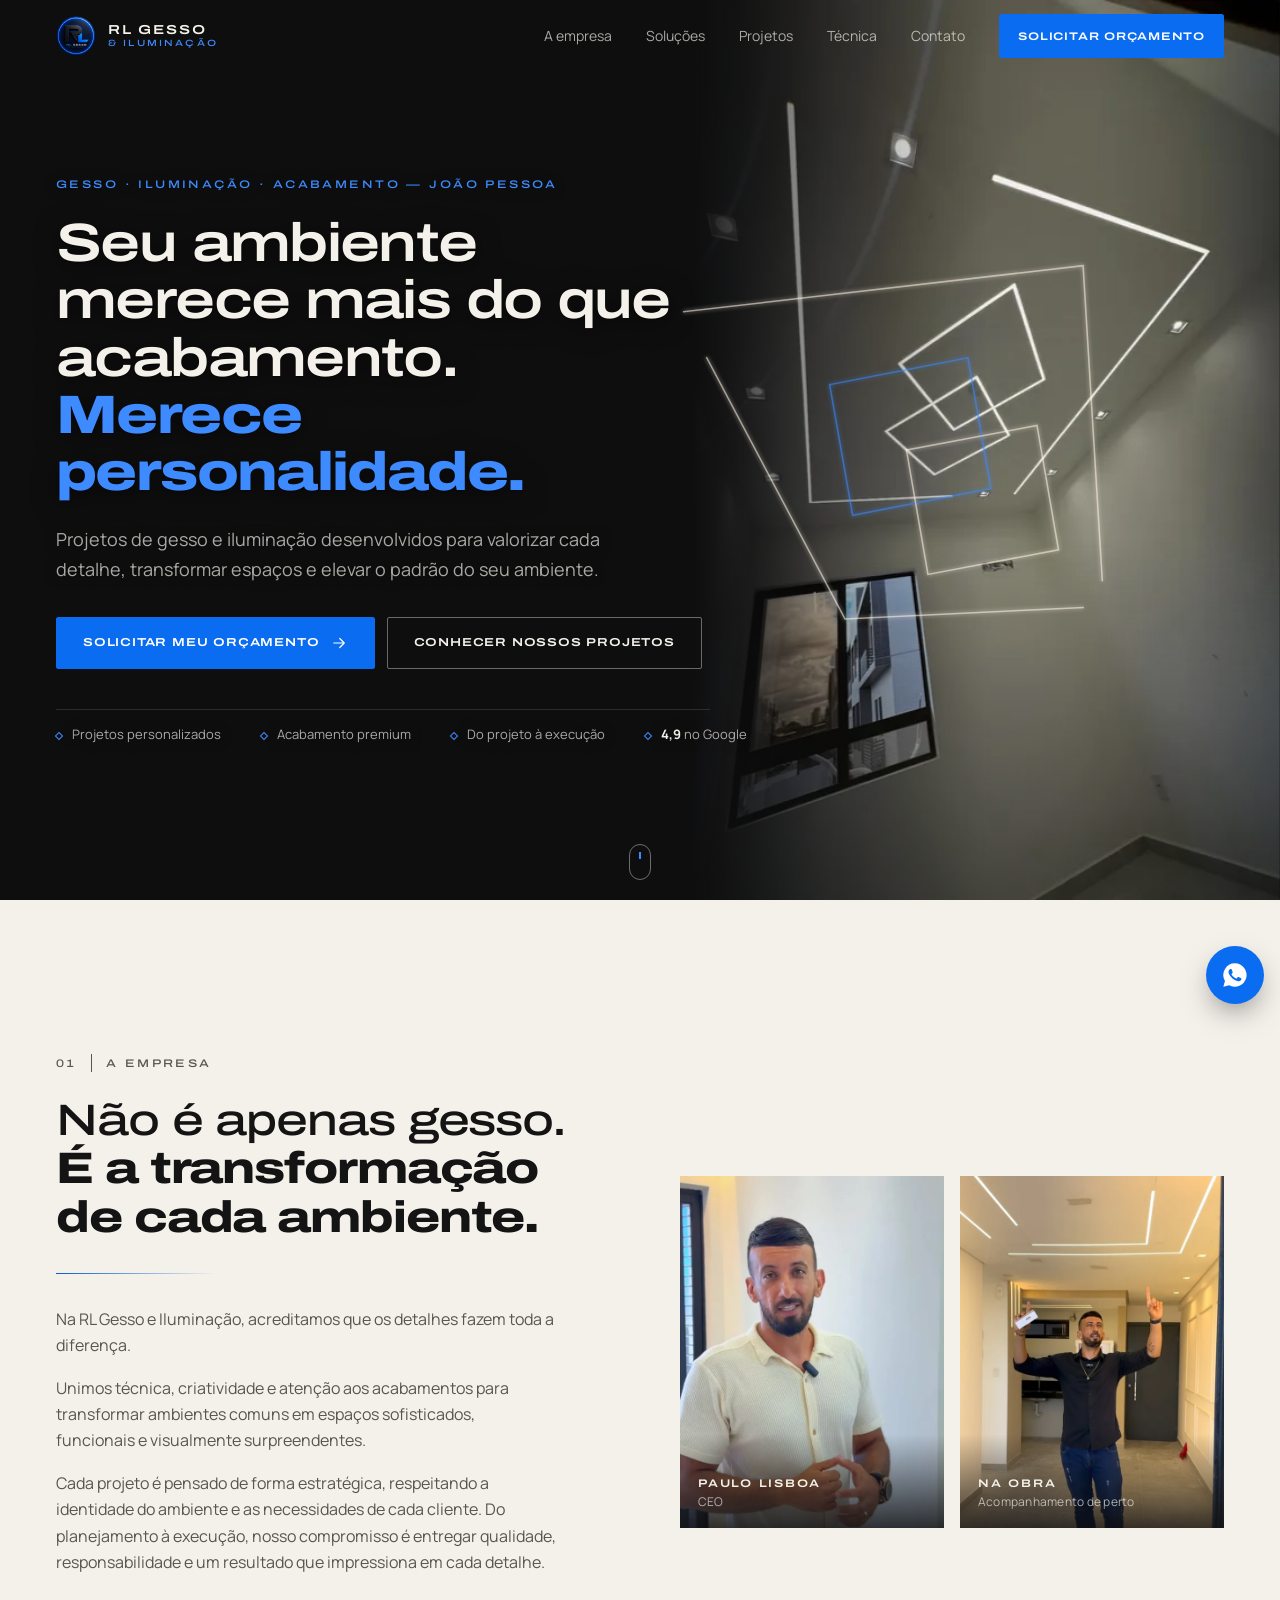
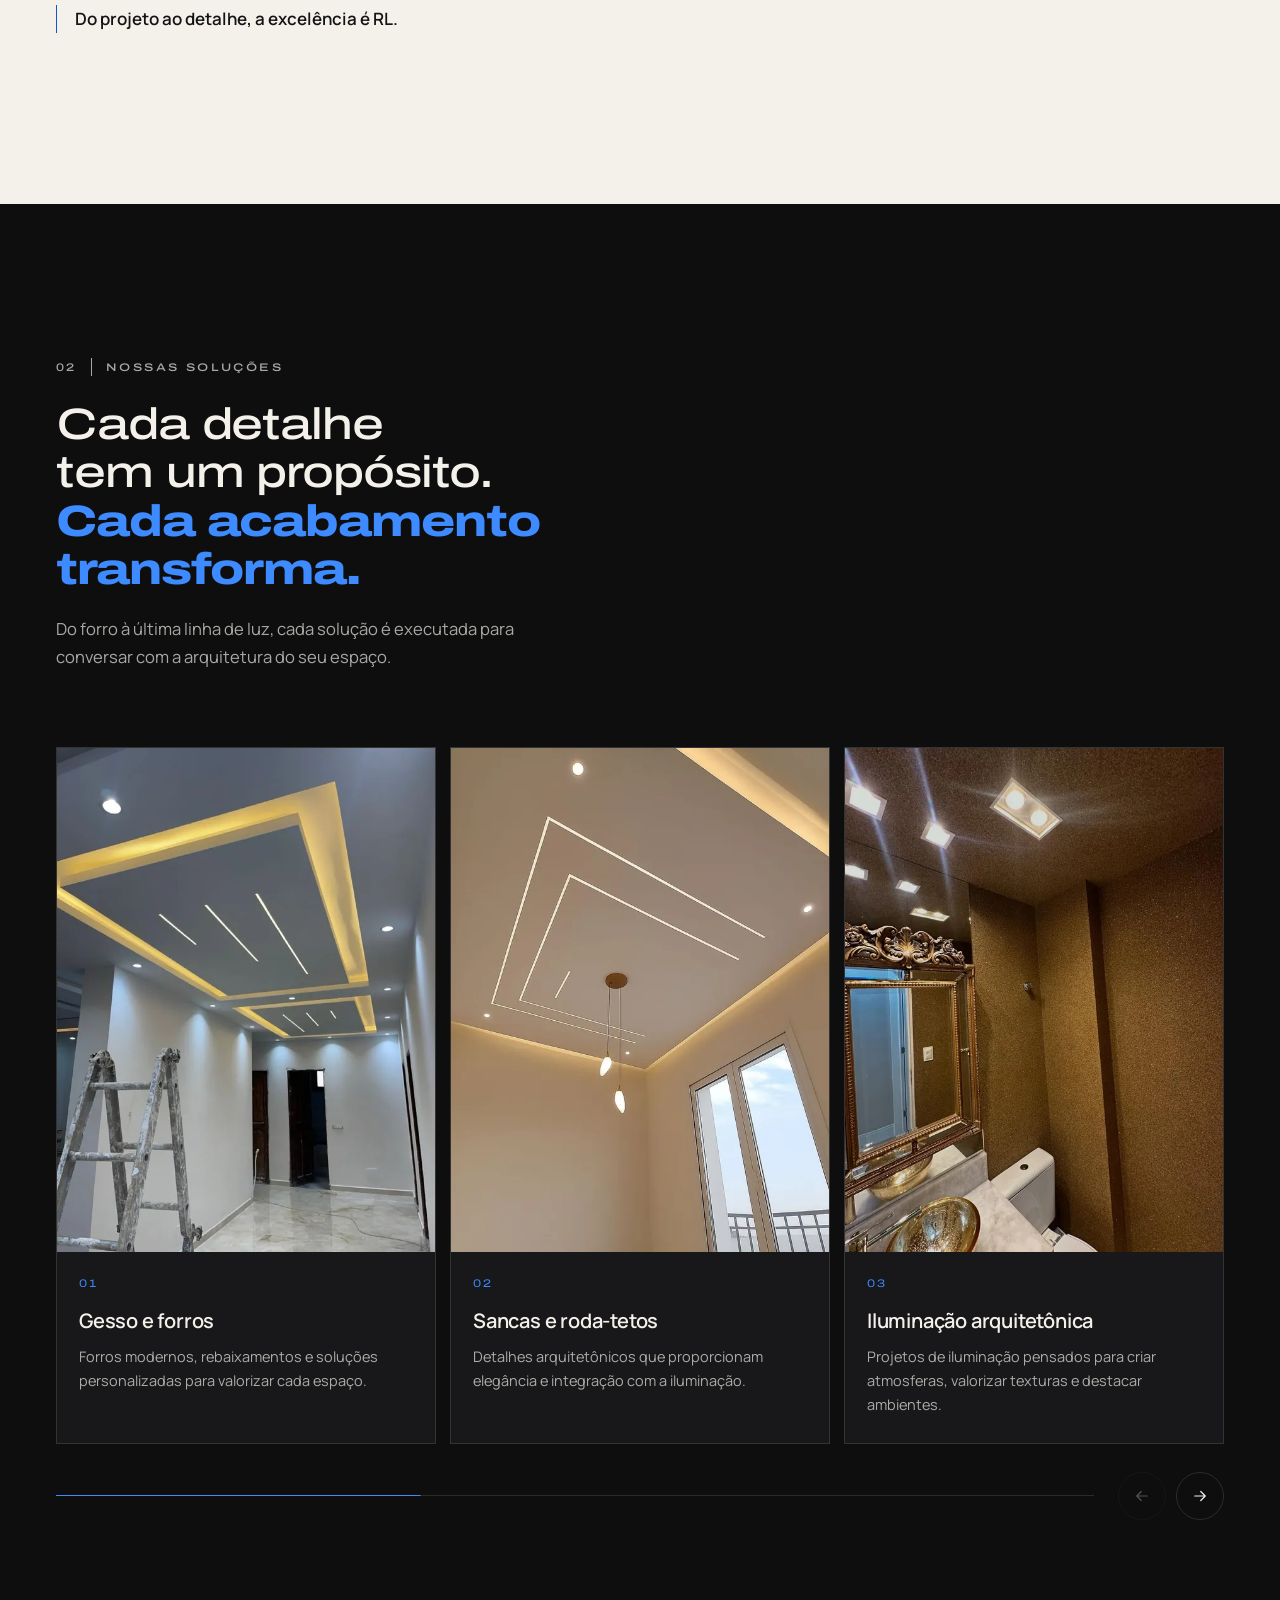
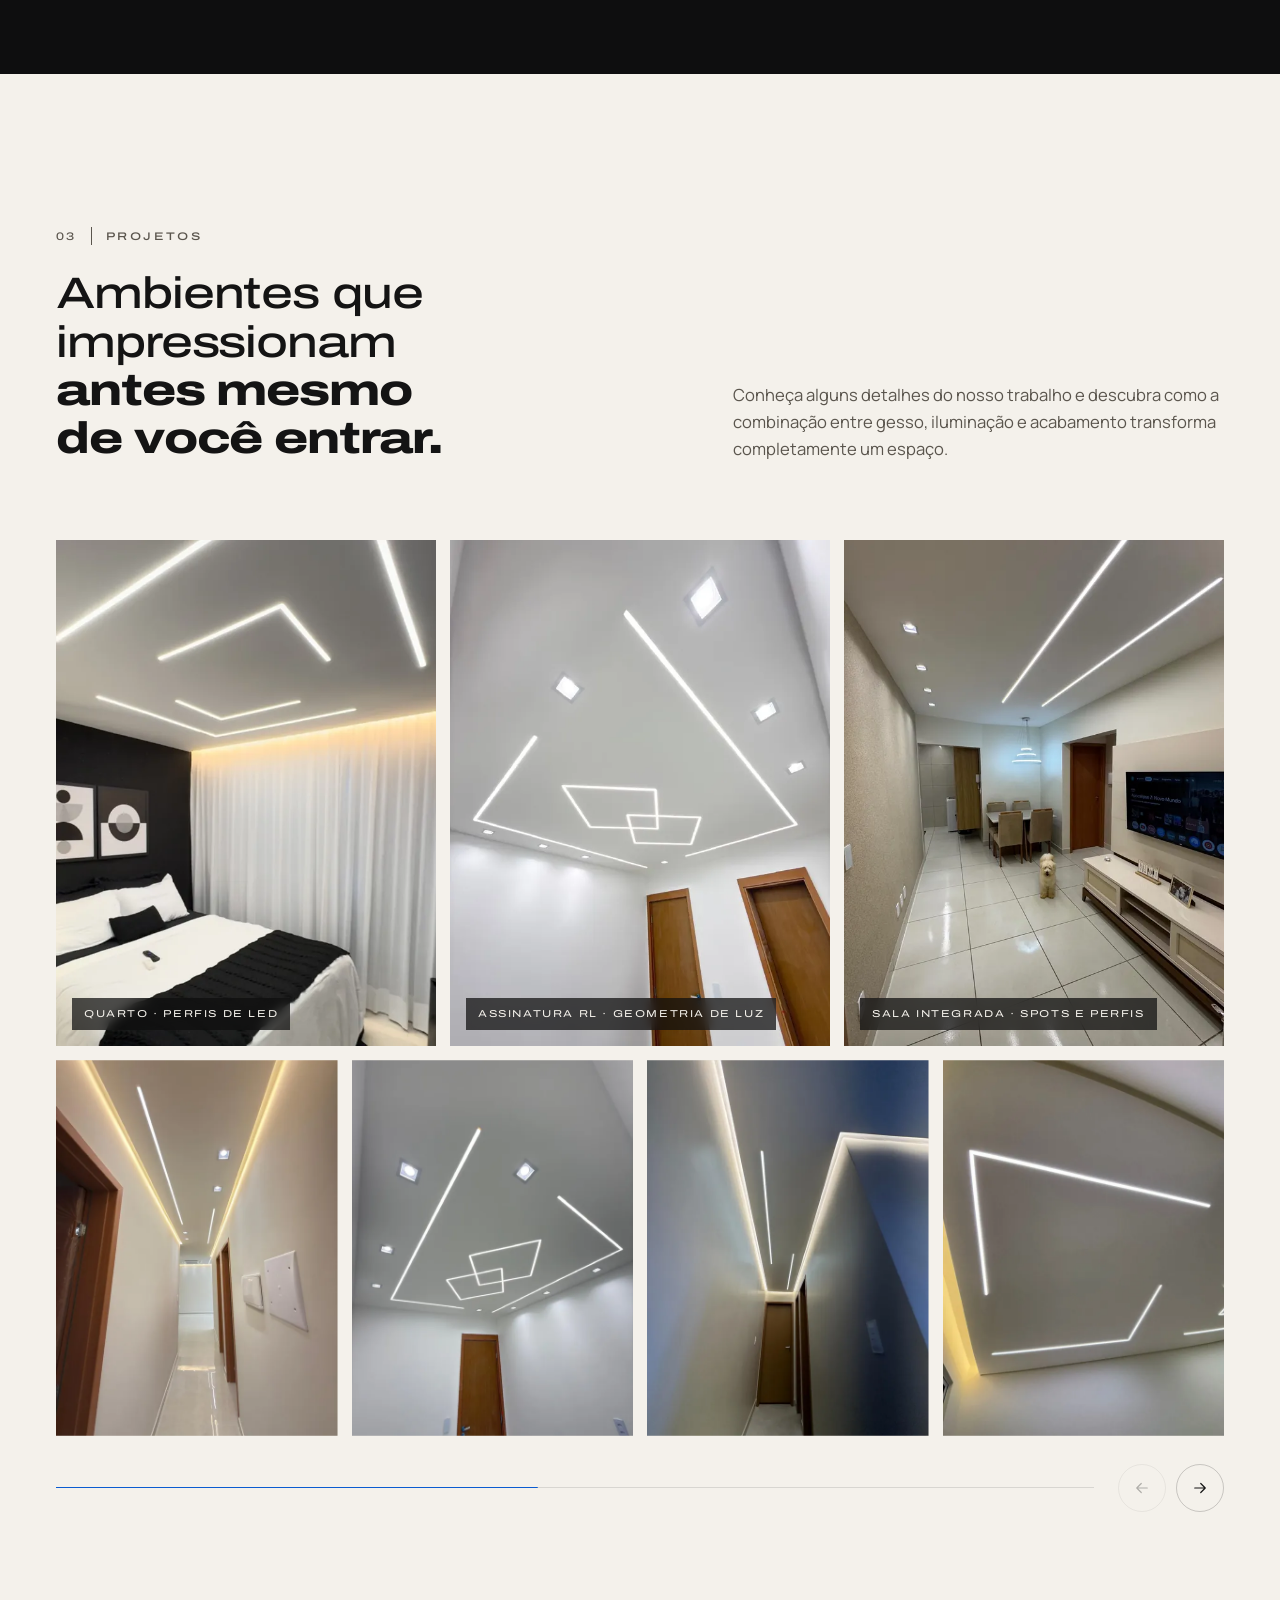
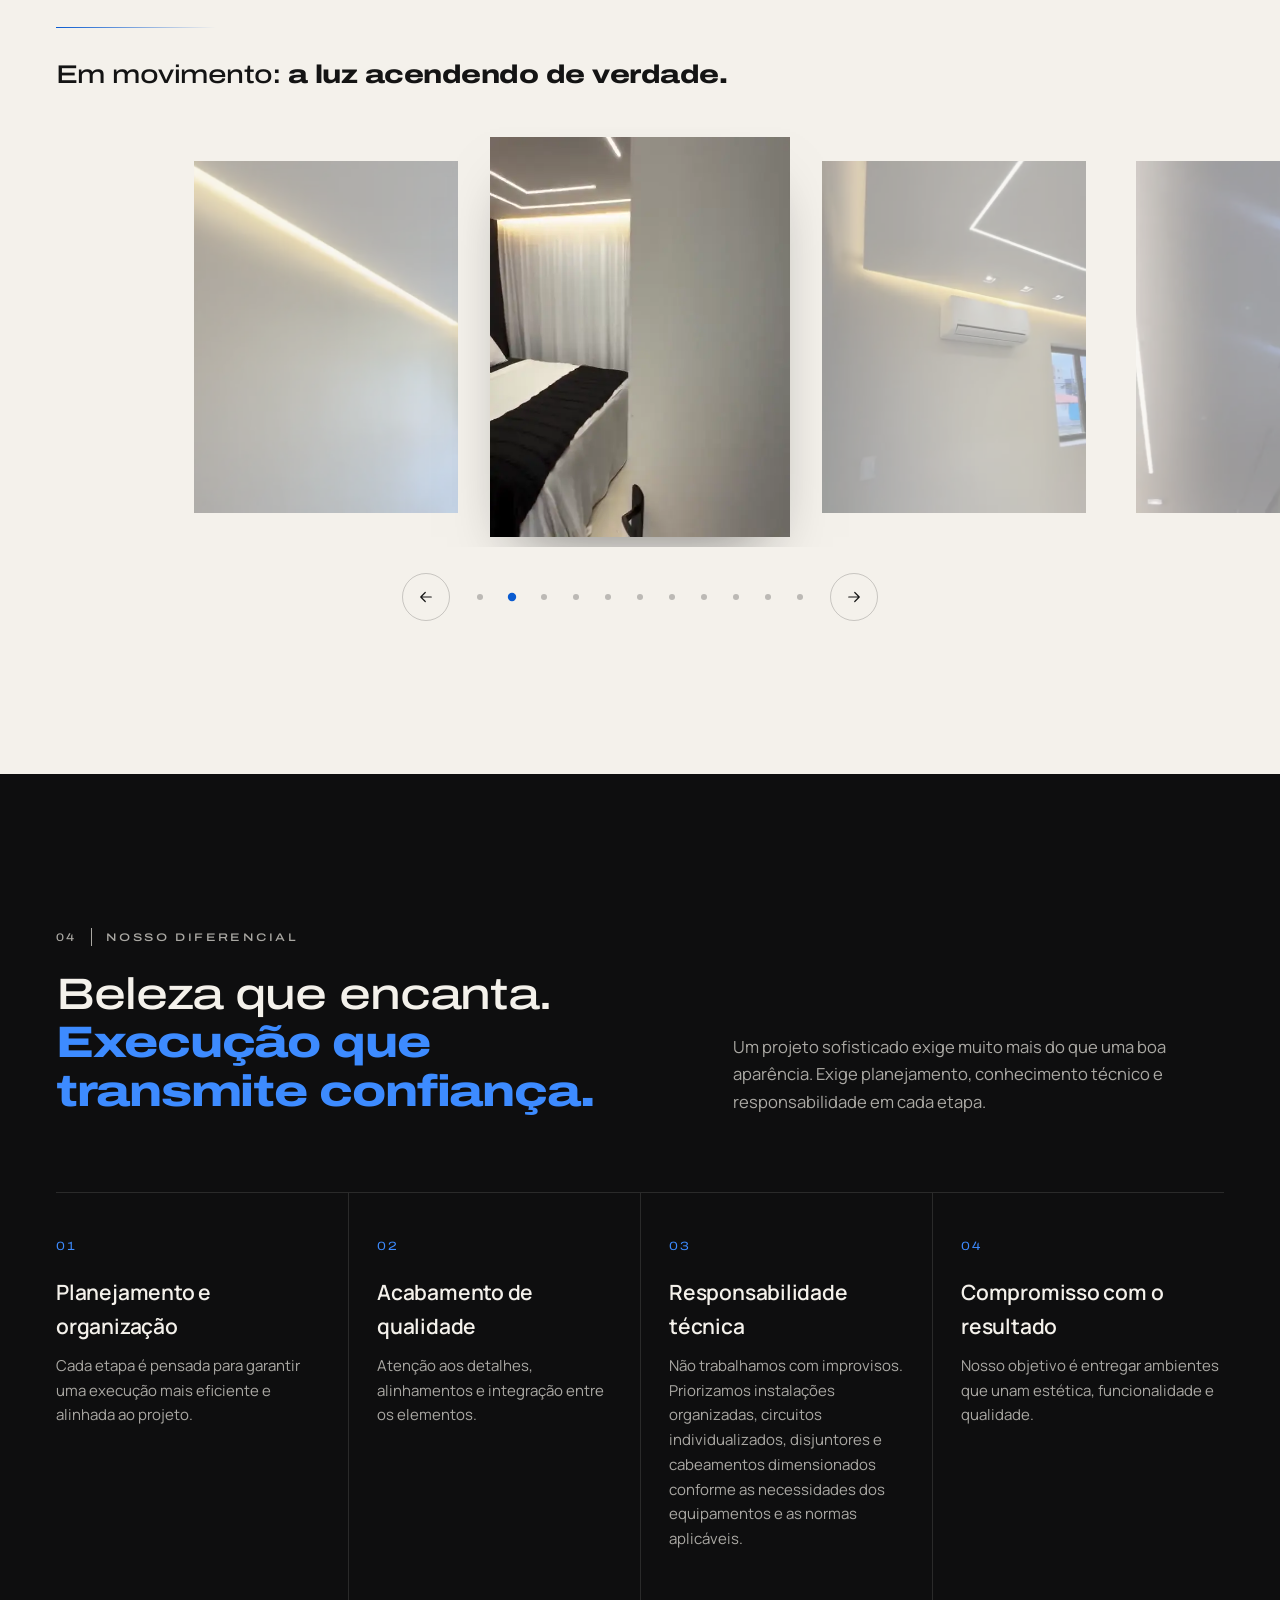
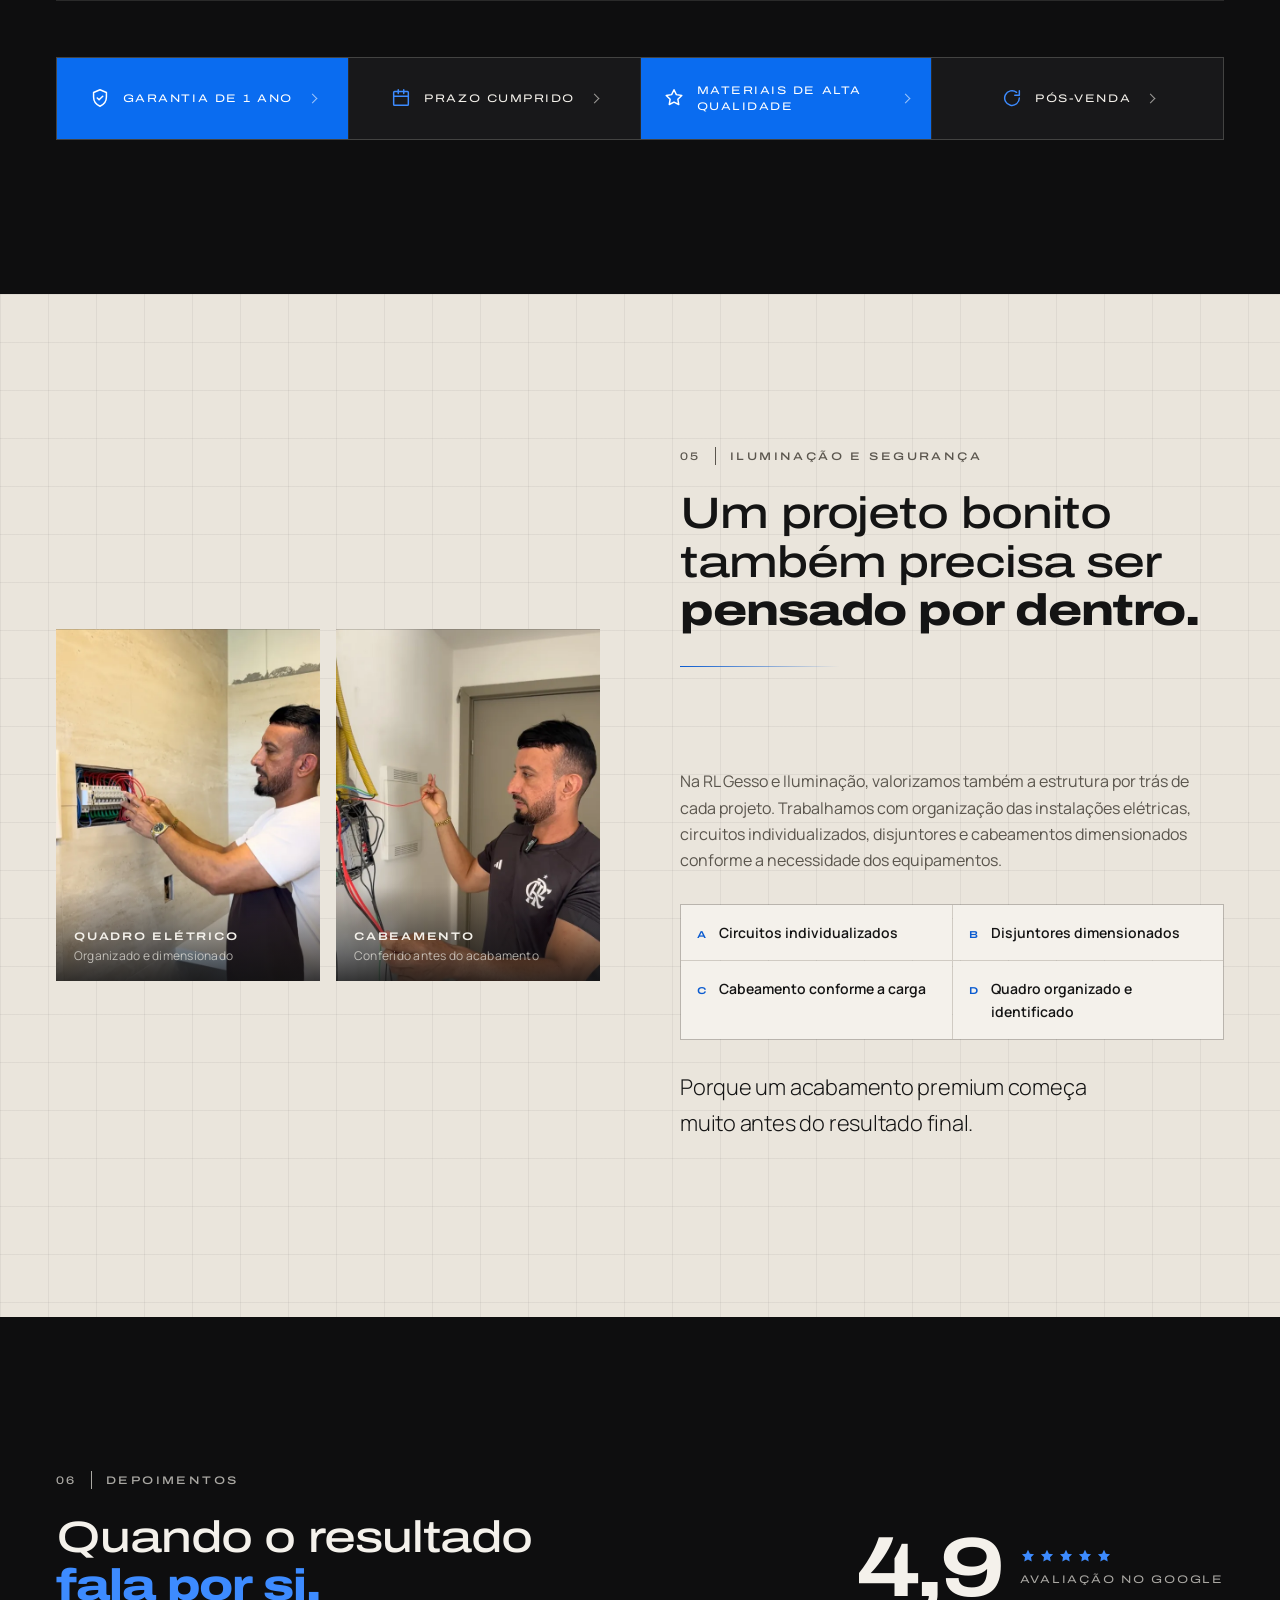
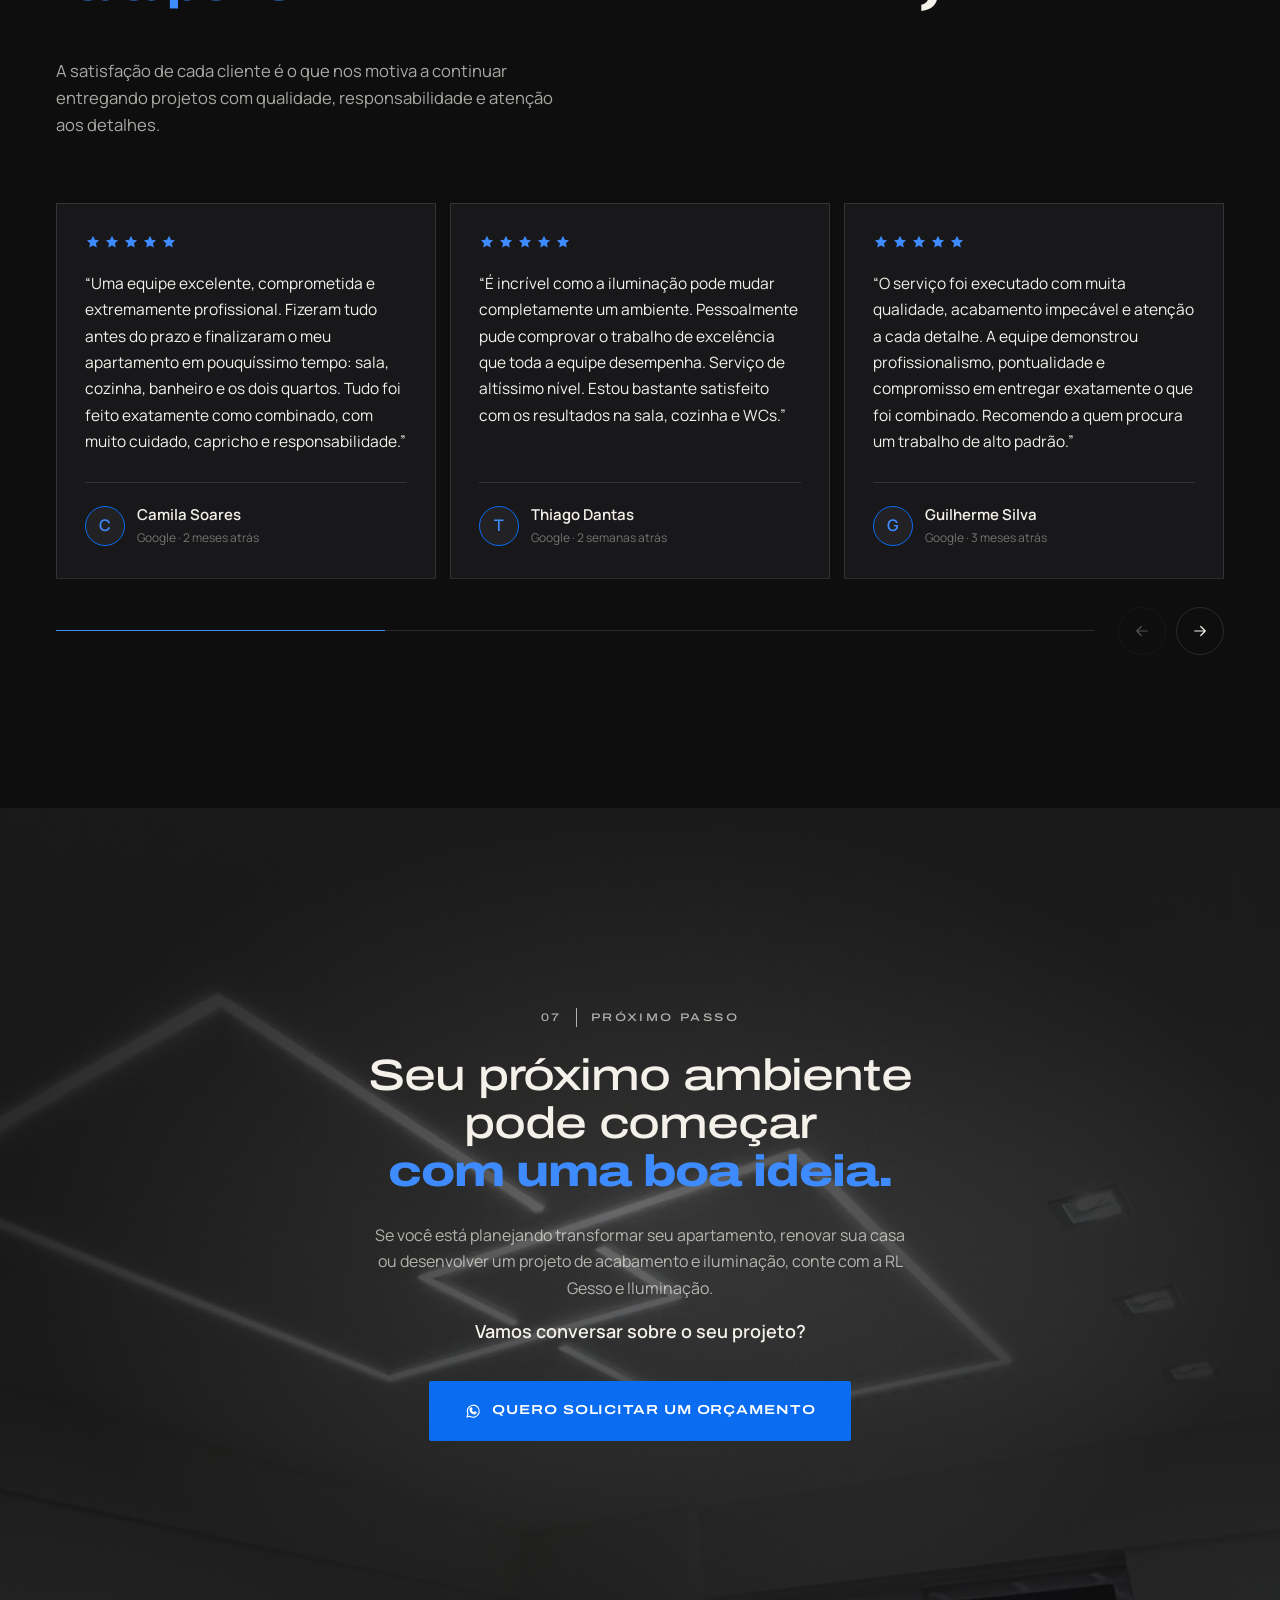
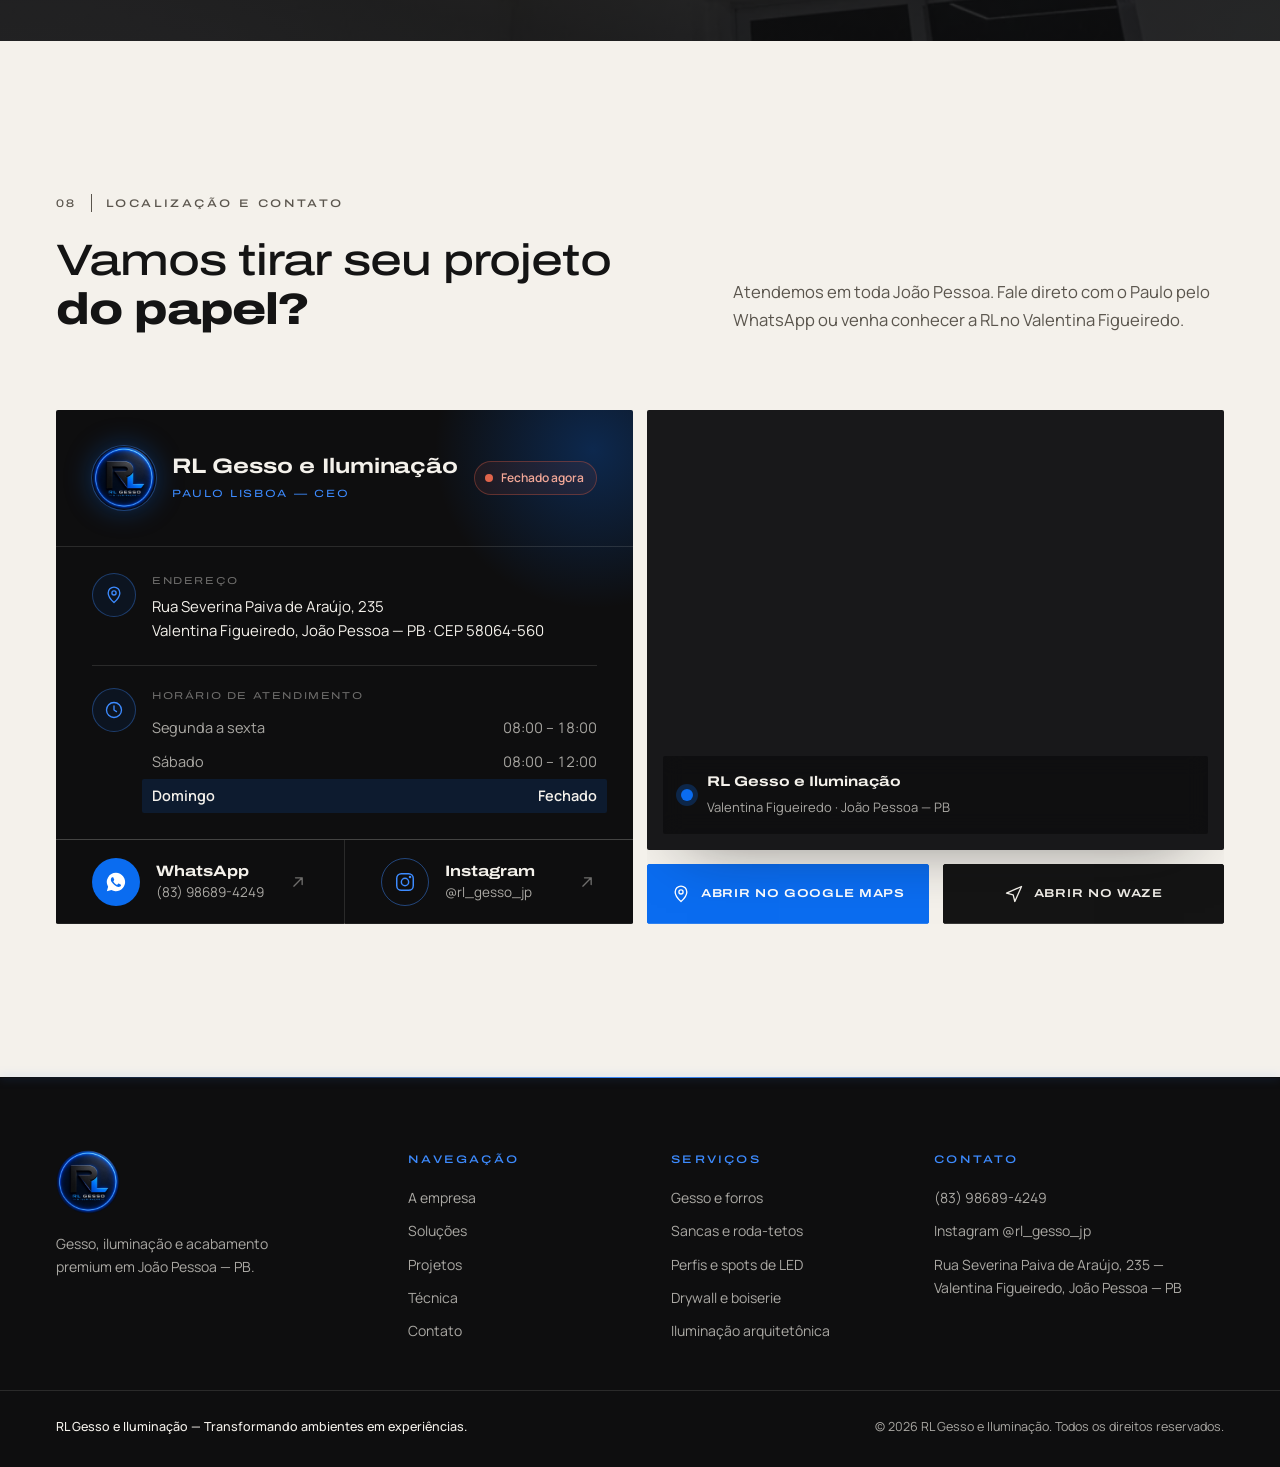
==== commit 43a8591c: "Azul do logo, novo contato e carrosséis só na horizontal - Troca o dourado pelo azul do logo em text" ====
--- a/index.html
+++ b/index.html
@@ -377,38 +377,71 @@
 <!-- ============ 09 CONTATO ============ -->
 <section class="section section--light contact" id="contato" aria-labelledby="contato-title">
   <div class="container">
-    <div class="section-head">
-      <p class="kicker reveal"><span>08</span> Localização e contato</p>
-      <h2 class="h2 reveal" id="contato-title">Vamos tirar seu projeto <em>do papel?</em></h2>
+    <div class="section-head section-head--split">
+      <div>
+        <p class="kicker reveal"><span>08</span> Localização e contato</p>
+        <h2 class="h2 reveal" id="contato-title">Vamos tirar seu projeto <em>do papel?</em></h2>
+      </div>
+      <p class="section-head__lead reveal">Atendemos em toda João Pessoa. Fale direto com o Paulo pelo WhatsApp ou venha conhecer a RL no Valentina Figueiredo.</p>
     </div>
     <div class="contact__grid">
-      <div class="contact__card reveal-img">
-        <img class="contact__logo" src="assets/img/logo-192.png" width="72" height="72" loading="lazy" alt="Logo RL Gesso e Iluminação">
-        <h3>RL Gesso e Iluminação</h3>
-        <p class="contact__ceo">Paulo Lisboa — CEO</p>
-        <dl class="contact__list">
-          <div><dt>Endereço</dt><dd>Rua Severina Paiva de Araújo, 235<br>Valentina Figueiredo, João Pessoa — PB<br>CEP 58064-560</dd></div>
-          <div><dt>WhatsApp</dt><dd><a data-wa="Olá, Paulo! Vim pelo site e gostaria de falar sobre um projeto." href="#contato">(83) 98689-4249</a></dd></div>
-          <div><dt>Instagram</dt><dd><a href="https://www.instagram.com/rl_gesso_jp/" target="_blank" rel="noopener">@rl_gesso_jp</a></dd></div>
-          <div><dt>Horário</dt><dd>
-            <span class="status" data-open-status>—</span>
-            <ul class="hours" role="list">
-              <li><span>Segunda a sexta</span><span>08:00 – 18:00</span></li>
-              <li><span>Sábado</span><span>08:00 – 12:00</span></li>
-              <li><span>Domingo</span><span>Fechado</span></li>
-            </ul>
-          </dd></div>
-        </dl>
-        <div class="contact__actions">
-          <a class="btn btn--dark" data-wa="Olá, Paulo! Vim pelo site e gostaria de solicitar um orçamento." href="#contato">
-            <svg class="ico" viewBox="0 0 24 24" aria-hidden="true"><path d="M4 20l1.3-3.9A8 8 0 1 1 8 19z"/><path d="M9 9.5c.3 2.4 2.1 4.3 4.5 4.8l1-1.1 1.8.8c-.2 1.1-1.1 1.9-2.2 1.9A6 6 0 0 1 8 10c0-1.1.8-2 1.9-2.2l.8 1.8z"/></svg>
-            Chamar no WhatsApp
+      <article class="contact__card reveal-img">
+        <header class="contact__head">
+          <img class="contact__logo" src="assets/img/logo-192.png" width="64" height="64" loading="lazy" alt="Logo RL Gesso e Iluminação">
+          <div>
+            <h3>RL Gesso e Iluminação</h3>
+            <p class="contact__ceo">Paulo Lisboa — CEO</p>
+          </div>
+          <span class="status" data-open-status>—</span>
+        </header>
+
+        <ul class="contact__info" role="list">
+          <li>
+            <span class="contact__icon"><svg class="ico" viewBox="0 0 24 24" aria-hidden="true"><path d="M12 21s-7-6.2-7-11.5a7 7 0 0 1 14 0C19 14.8 12 21 12 21z"/><circle cx="12" cy="9.5" r="2.5"/></svg></span>
+            <div><span class="contact__label">Endereço</span>
+              <p>Rua Severina Paiva de Araújo, 235<br>Valentina Figueiredo, João Pessoa — PB · CEP 58064-560</p></div>
+          </li>
+          <li>
+            <span class="contact__icon"><svg class="ico" viewBox="0 0 24 24" aria-hidden="true"><circle cx="12" cy="12" r="9"/><path d="M12 7v5l3 2"/></svg></span>
+            <div><span class="contact__label">Horário de atendimento</span>
+              <ul class="hours" role="list" data-hours>
+                <li data-days="1,2,3,4,5"><span>Segunda a sexta</span><span>08:00 – 18:00</span></li>
+                <li data-days="6"><span>Sábado</span><span>08:00 – 12:00</span></li>
+                <li data-days="0"><span>Domingo</span><span>Fechado</span></li>
+              </ul></div>
+          </li>
+        </ul>
+
+        <div class="contact__social">
+          <a class="social social--wa" data-wa="Olá, Paulo! Vim pelo site e gostaria de solicitar um orçamento." href="#contato">
+            <span class="social__icon"><svg viewBox="0 0 24 24" aria-hidden="true" class="ico-fill"><path d="M12 2a10 10 0 0 0-8.6 15.1L2 22l5-1.3A10 10 0 1 0 12 2zm5.3 14.1c-.2.6-1.3 1.2-1.8 1.2-.5.1-1 .1-3.3-.8-2.8-1.1-4.5-4-4.7-4.2-.1-.2-1.1-1.5-1.1-2.8s.7-2 1-2.3c.2-.3.5-.3.7-.3h.5c.2 0 .4 0 .6.5l.8 2c.1.2.1.4 0 .5l-.4.6-.4.4c-.1.2-.3.3-.1.6.2.3.7 1.2 1.6 2 1.1 1 2 1.3 2.3 1.4.3.2.4.1.6-.1l.8-1c.2-.2.4-.2.6-.1l1.9.9c.3.1.4.2.5.3.1.2.1.7-.1 1.2z"/></svg></span>
+            <span class="social__text"><strong>WhatsApp</strong><small>(83) 98689-4249</small></span>
+            <svg class="ico social__arrow" viewBox="0 0 24 24" aria-hidden="true"><path d="M7 17L17 7M9 7h8v8"/></svg>
           </a>
-          <a class="btn btn--outline" href="https://www.google.com/maps/dir/?api=1&amp;destination=Rua+Severina+Paiva+de+Ara%C3%BAjo,+235,+Valentina+Figueiredo,+Jo%C3%A3o+Pessoa+-+PB,+58064-560" target="_blank" rel="noopener">Como chegar</a>
+          <a class="social social--ig" href="https://www.instagram.com/rl_gesso_jp/" target="_blank" rel="noopener">
+            <span class="social__icon"><svg class="ico" viewBox="0 0 24 24" aria-hidden="true"><rect x="3" y="3" width="18" height="18" rx="5"/><circle cx="12" cy="12" r="4"/><circle cx="17.5" cy="6.5" r=".6" fill="currentColor"/></svg></span>
+            <span class="social__text"><strong>Instagram</strong><small>@rl_gesso_jp</small></span>
+            <svg class="ico social__arrow" viewBox="0 0 24 24" aria-hidden="true"><path d="M7 17L17 7M9 7h8v8"/></svg>
+          </a>
         </div>
-      </div>
+      </article>
+
       <div class="contact__map reveal-img" data-d="2">
-        <iframe title="Mapa: RL Gesso e Iluminação, Valentina Figueiredo, João Pessoa" src="https://www.google.com/maps?q=Rua+Severina+Paiva+de+Ara%C3%BAjo,+235,+Valentina+Figueiredo,+Jo%C3%A3o+Pessoa+-+PB,+58064-560&amp;output=embed" loading="lazy" referrerpolicy="no-referrer-when-downgrade" allowfullscreen></iframe>
+        <div class="map__frame">
+          <iframe title="Mapa: RL Gesso e Iluminação, Valentina Figueiredo, João Pessoa" src="https://www.google.com/maps?q=Rua+Severina+Paiva+de+Ara%C3%BAjo,+235,+Valentina+Figueiredo,+Jo%C3%A3o+Pessoa+-+PB,+58064-560&amp;output=embed" loading="lazy" referrerpolicy="no-referrer-when-downgrade" allowfullscreen></iframe>
+          <div class="map__label">
+            <span class="map__dot" aria-hidden="true"></span>
+            <div><strong>RL Gesso e Iluminação</strong><span>Valentina Figueiredo · João Pessoa — PB</span></div>
+          </div>
+        </div>
+        <div class="map__actions">
+          <a class="mapbtn mapbtn--google" href="https://www.google.com/maps/search/?api=1&amp;query=Rua+Severina+Paiva+de+Ara%C3%BAjo,+235,+Valentina+Figueiredo,+Jo%C3%A3o+Pessoa+-+PB,+58064-560" target="_blank" rel="noopener">
+            <svg class="ico" viewBox="0 0 24 24" aria-hidden="true"><path d="M12 21s-7-6.2-7-11.5a7 7 0 0 1 14 0C19 14.8 12 21 12 21z"/><circle cx="12" cy="9.5" r="2.5"/></svg><span>Abrir no Google Maps</span>
+          </a>
+          <a class="mapbtn mapbtn--waze" href="https://waze.com/ul?q=Rua%20Severina%20Paiva%20de%20Ara%C3%BAjo%2C%20235%2C%20Valentina%20Figueiredo%2C%20Jo%C3%A3o%20Pessoa&amp;navigate=yes" target="_blank" rel="noopener">
+            <svg class="ico" viewBox="0 0 24 24" aria-hidden="true"><path d="M3 11l18-8-8 18-2-8-8-2z"/></svg><span>Abrir no Waze</span>
+          </a>
+        </div>
       </div>
     </div>
   </div>
--- a/styles.css
+++ b/styles.css
@@ -11,9 +11,10 @@
   --plaster: #F4F1EB;
   --plaster-2: #EAE5DC;
   --beige: #D6C6AE;
-  --gold: #B69A70;
-  --gold-hi: #CDB48A;
-  --gold-ink: #7A6141;      /* dourado legível sobre fundo claro */
+  --blue: #0A6CF0;         /* azul do logo — fundos de botões */
+  --blue-hi: #3D8BFF;      /* azul legível sobre fundo escuro */
+  --blue-ink: #0A5BD0;     /* azul legível sobre fundo claro */
+  --on-blue: #FFFFFF;
   --ink: #141414;
 
   --on-dark: #F4F1EB;
@@ -62,11 +63,11 @@
 h1, h2, h3, h4 { margin: 0; font-weight: 400; }
 ul, ol { margin: 0; padding: 0; list-style: none; }
 figure { margin: 0; }
-::selection { background: var(--gold); color: var(--black); }
-:focus-visible { outline: 2px solid var(--gold-hi); outline-offset: 3px; }
-.section--light :focus-visible, .section--plan :focus-visible { outline-color: var(--gold-ink); }
-
-.skip { position: fixed; left: 12px; top: -60px; z-index: 100; background: var(--gold); color: var(--black); padding: 10px 16px; font-weight: 600; transition: top .2s; }
+::selection { background: var(--blue); color: var(--on-blue); }
+:focus-visible { outline: 2px solid var(--blue-hi); outline-offset: 3px; }
+.section--light :focus-visible, .section--plan :focus-visible { outline-color: var(--blue-ink); }
+
+.skip { position: fixed; left: 12px; top: -60px; z-index: 100; background: var(--blue); color: var(--on-blue); padding: 10px 16px; font-weight: 600; transition: top .2s; }
 .skip:focus { top: 12px; }
 
 .container { width: 100%; max-width: calc(var(--max) + var(--gutter) * 2); margin-inline: auto; padding-inline: var(--gutter); }
@@ -82,10 +83,10 @@
   letter-spacing: .22em;
   text-transform: uppercase;
 }
-.eyebrow { color: var(--gold-hi); margin-bottom: 22px; }
-.kicker { display: flex; align-items: center; gap: 14px; margin-bottom: 24px; color: var(--gold-ink); }
+.eyebrow { color: var(--blue-hi); margin-bottom: 22px; }
+.kicker { display: flex; align-items: center; gap: 14px; margin-bottom: 24px; color: var(--blue-ink); }
 .kicker span { font-feature-settings: "tnum"; color: inherit; padding-right: 14px; border-right: 1px solid currentColor; }
-.kicker--dark { color: var(--gold-hi); }
+.kicker--dark { color: var(--blue-hi); }
 
 .h2 {
   font-size: clamp(30px, 4.6vw, 58px);
@@ -97,7 +98,7 @@
 }
 .h2 em { font-style: normal; font-weight: 600; display: block; }
 .section--light .h2 em, .section--plan .h2 em { color: var(--ink); }
-.section--dark .h2 em, .cta .h2 em { color: var(--gold-hi); }
+.section--dark .h2 em, .cta .h2 em { color: var(--blue-hi); }
 .h3 { font-size: clamp(22px, 2.6vw, 32px); line-height: 1.2; font-weight: 300; letter-spacing: -.015em; }
 .h3 em { font-style: normal; font-weight: 600; }
 
@@ -114,13 +115,13 @@
 }
 .btn .ico { transition: transform .35s var(--ease); }
 .btn:active { transform: scale(.98); }
-.btn--gold { --bg: var(--gold); --fg: var(--black); --bd: var(--gold); }
+.btn--gold { --bg: var(--blue); --fg: var(--on-blue); --bd: var(--blue); }
 .btn--ghost { --bg: transparent; --fg: var(--on-dark); --bd: rgba(244, 241, 235, .4); }
 .btn--dark { --bg: var(--ink); --fg: var(--plaster); --bd: var(--ink); }
 .btn--outline { --bg: transparent; --fg: var(--ink); --bd: rgba(20, 20, 20, .35); }
 .btn--lg { min-height: 60px; padding: 0 34px; font-size: 13px; }
 @media (hover: hover) {
-  .btn--gold:hover { --bg: transparent; --fg: var(--gold-hi); --bd: var(--gold-hi); }
+  .btn--gold:hover { --bg: transparent; --fg: var(--blue-hi); --bd: var(--blue-hi); }
   .btn--ghost:hover { --bg: var(--on-dark); --fg: var(--black); --bd: var(--on-dark); }
   .btn--dark:hover { --bg: transparent; --fg: var(--ink); }
   .btn--outline:hover { --bg: var(--ink); --fg: var(--plaster); --bd: var(--ink); }
@@ -134,11 +135,11 @@
 .brand { display: flex; align-items: center; gap: 12px; }
 .brand img { width: 40px; height: 40px; border-radius: 50%; }
 .brand__name { font-family: var(--font-wide); font-stretch: 125%; font-weight: 600; font-size: 13px; letter-spacing: .14em; text-transform: uppercase; line-height: 1.15; }
-.brand__name small { display: block; font-size: 9px; font-weight: 500; letter-spacing: .24em; color: var(--gold-hi); }
+.brand__name small { display: block; font-size: 9px; font-weight: 500; letter-spacing: .24em; color: var(--blue-hi); }
 
 .nav { display: flex; align-items: center; gap: 34px; }
 .nav a:not(.btn) { position: relative; font-size: 14px; color: var(--on-dark-2); transition: color .3s; }
-.nav a:not(.btn)::after { content: ""; position: absolute; left: 0; right: 0; bottom: -6px; height: 1px; background: var(--gold-hi); transform: scaleX(0); transform-origin: left; transition: transform .4s var(--ease); }
+.nav a:not(.btn)::after { content: ""; position: absolute; left: 0; right: 0; bottom: -6px; height: 1px; background: var(--blue-hi); transform: scaleX(0); transform-origin: left; transition: transform .4s var(--ease); }
 @media (hover: hover) { .nav a:not(.btn):hover { color: var(--on-dark); } .nav a:not(.btn):hover::after { transform: scaleX(1); } }
 .nav__cta { min-height: 44px; padding: 0 18px; font-size: 11px; }
 .burger { display: none; width: 44px; height: 44px; position: relative; }
@@ -177,7 +178,7 @@
 .hero__lines { position: absolute; z-index: -1; width: min(110vw, 620px); right: -28vw; top: 64px; opacity: .2; pointer-events: none; }
 .hero__lines .ln { stroke: var(--led); stroke-width: 2; stroke-dasharray: 1; stroke-dashoffset: 1; animation: draw 2.2s var(--ease-io) forwards; }
 .hero__lines .ln--1 { animation-delay: .9s } .hero__lines .ln--2 { animation-delay: 1.2s }
-.hero__lines .ln--3 { animation-delay: 1.6s; stroke: var(--gold-hi) } .hero__lines .ln--4 { animation-delay: 1.9s }
+.hero__lines .ln--3 { animation-delay: 1.6s; stroke: var(--blue-hi) } .hero__lines .ln--4 { animation-delay: 1.9s }
 @keyframes draw { to { stroke-dashoffset: 0; } }
 
 .hero__content { padding-top: 120px; padding-bottom: clamp(72px, 10vh, 110px); }
@@ -185,15 +186,15 @@
 .hero__title { text-shadow: 0 1px 2px rgba(0,0,0,.45), 0 4px 24px rgba(0,0,0,.55); }
 .hero__lead, .hero .eyebrow, .trust li { text-shadow: 0 1px 12px rgba(0,0,0,.6); }
 .hero__title .line { display: block; }
-.hero__title strong { display: block; font-weight: 600; color: var(--gold-hi); }
+.hero__title strong { display: block; font-weight: 600; color: var(--blue-hi); }
 .hero__lead { font-size: clamp(16px, 1.5vw, 18px); color: var(--on-dark-2); max-width: 46ch; margin-bottom: 32px; }
 .hero__ctas { display: flex; flex-wrap: wrap; gap: 12px; margin-bottom: 40px; }
 .trust { display: grid; grid-template-columns: repeat(2, 1fr); border-top: 1px solid var(--line-dark); max-width: 640px; }
 .trust li { padding: 14px 12px 0 0; font-size: 13px; color: var(--on-dark-2); position: relative; padding-left: 16px; }
-.trust li::before { content: ""; position: absolute; left: 0; top: 23px; width: 6px; height: 6px; border: 1px solid var(--gold-hi); transform: rotate(45deg); }
+.trust li::before { content: ""; position: absolute; left: 0; top: 23px; width: 6px; height: 6px; border: 1px solid var(--blue-hi); transform: rotate(45deg); }
 .trust b { color: var(--on-dark); font-weight: 700; }
 .hero__scroll { position: absolute; left: 50%; bottom: 20px; width: 22px; height: 36px; margin-left: -11px; border: 1px solid var(--on-dark-3); border-radius: 12px; display: none; }
-.hero__scroll span { position: absolute; left: 50%; top: 7px; width: 2px; height: 7px; margin-left: -1px; background: var(--gold-hi); animation: scrollDot 2s var(--ease) infinite; }
+.hero__scroll span { position: absolute; left: 50%; top: 7px; width: 2px; height: 7px; margin-left: -1px; background: var(--blue-hi); animation: scrollDot 2s var(--ease) infinite; }
 @keyframes scrollDot { 0% { transform: translateY(0); opacity: 1 } 70% { transform: translateY(12px); opacity: 0 } 100% { opacity: 0 } }
 
 @media (max-width: 599px) {
@@ -236,9 +237,9 @@
 @media (min-width: 1024px) { .section-head--split { grid-template-columns: 1.25fr 1fr; gap: 64px; } }
 
 /* Linha de luz (assinatura) */
-.lightline { height: 1px; width: 100%; max-width: 160px; margin: 32px 0; background: linear-gradient(90deg, var(--gold-hi), rgba(205,180,138,0)); box-shadow: 0 0 10px rgba(255, 220, 160, .55); transform: scaleX(0); transform-origin: left; transition: transform 1.4s var(--ease-io); }
-.lightline--dark { background: linear-gradient(90deg, var(--gold-ink), rgba(122,97,65,0)); box-shadow: none; }
-.lightline--full { max-width: none; margin: 0; background: linear-gradient(90deg, rgba(205,180,138,0), var(--gold-hi) 50%, rgba(205,180,138,0)); transform-origin: center; }
+.lightline { height: 1px; width: 100%; max-width: 160px; margin: 32px 0; background: linear-gradient(90deg, var(--blue-hi), rgba(61,139,255,0)); box-shadow: 0 0 10px rgba(61,139,255,.6); transform: scaleX(0); transform-origin: left; transition: transform 1.4s var(--ease-io); }
+.lightline--dark { background: linear-gradient(90deg, var(--blue-ink), rgba(10,91,208,0)); box-shadow: none; }
+.lightline--full { max-width: none; margin: 0; background: linear-gradient(90deg, rgba(61,139,255,0), var(--blue-hi) 50%, rgba(61,139,255,0)); transform-origin: center; }
 .lightline.is-in { transform: scaleX(1); }
 
 /* Molduras de foto */
@@ -250,7 +251,7 @@
 /* ---------- 02 Sobre ---------- */
 .about__grid { display: grid; gap: 56px; }
 .about__media { display: grid; grid-template-columns: 1fr 1fr; gap: 12px; }
-.signature { margin-top: 30px; padding-left: 18px; border-left: 1px solid var(--gold-ink); font-weight: 600; color: var(--ink) !important; font-size: 17px; }
+.signature { margin-top: 30px; padding-left: 18px; border-left: 1px solid var(--blue-ink); font-weight: 600; color: var(--ink) !important; font-size: 17px; }
 @media (min-width: 1024px) {
   .about__grid { grid-template-columns: 1fr 1fr; gap: 80px; align-items: center; }
   .about__text p:not(.kicker) { max-width: 50ch; }
@@ -274,15 +275,21 @@
 }
 .carousel__controls { display: flex; align-items: center; gap: 10px; margin-top: 28px; }
 .carousel__progress { flex: 1; height: 1px; background: var(--line-dark); position: relative; overflow: hidden; margin-right: 14px; }
-.carousel__progress span { position: absolute; inset: 0; background: var(--gold-hi); transform-origin: left; transform: scaleX(.1); transition: transform .3s var(--ease); }
+.carousel__progress span { position: absolute; inset: 0; background: var(--blue-hi); transform-origin: left; transform: scaleX(.1); transition: transform .3s var(--ease); }
 .section--light .carousel__progress { background: var(--line-light); }
-.section--light .carousel__progress span { background: var(--gold-ink); }
+.section--light .carousel__progress span { background: var(--blue-ink); }
 .cbtn { width: 48px; height: 48px; display: grid; place-items: center; border: 1px solid var(--line-dark); border-radius: 50%; color: var(--on-dark); transition: background .3s, color .3s, border-color .3s, opacity .3s; }
 .cbtn--light { border-color: rgba(20,20,20,.2); color: var(--ink); }
 .cbtn:disabled { opacity: .3; cursor: default; }
 @media (hover: hover) {
-  .cbtn:not(:disabled):hover { background: var(--gold); border-color: var(--gold); color: var(--black); }
-}
+  .cbtn:not(:disabled):hover { background: var(--blue); border-color: var(--blue); color: var(--on-blue); }
+}
+
+
+/* Carrosséis: só movimento horizontal */
+.carousel__track, .vcarousel__track { overflow-x: auto; overflow-y: hidden; overscroll-behavior: contain; overscroll-behavior-y: auto; touch-action: pan-x pan-y; -webkit-overflow-scrolling: touch; }
+.carousel__track > *, .vcarousel__track > * { min-height: 0; }
+.js .carousel__track .reveal-img, .js .vcarousel__track .reveal-img { transform: none; }
 
 /* ---------- 03 Soluções ---------- */
 .carousel--services .carousel__track { grid-auto-columns: min(78vw, 340px); }
@@ -290,7 +297,7 @@
 .service figure { aspect-ratio: 3 / 4; overflow: hidden; }
 .service img { width: 100%; height: 100%; object-fit: cover; transition: transform 1.2s var(--ease); }
 .service__body { padding: 22px 22px 26px; flex: 1; display: flex; flex-direction: column; }
-.service__n { font-family: var(--font-wide); font-stretch: 125%; font-size: 11px; letter-spacing: .2em; color: var(--gold-hi); margin-bottom: 12px; }
+.service__n { font-family: var(--font-wide); font-stretch: 125%; font-size: 11px; letter-spacing: .2em; color: var(--blue-hi); margin-bottom: 12px; }
 .service h3 { font-size: 20px; font-weight: 600; letter-spacing: -.01em; margin-bottom: 8px; }
 .service p { font-size: 14.5px; margin: 0; }
 @media (hover: hover) { .service:hover img { transform: scale(1.05); } }
@@ -326,12 +333,12 @@
 .vcarousel__dots { display: flex; gap: 8px; }
 .vcarousel__dots button { width: 24px; height: 24px; position: relative; }
 .vcarousel__dots button::after { content: ""; position: absolute; left: 50%; top: 50%; width: 6px; height: 6px; margin: -3px; border-radius: 50%; background: rgba(20,20,20,.25); transition: background .3s, transform .3s; }
-.vcarousel__dots button[aria-selected="true"]::after { background: var(--gold-ink); transform: scale(1.4); }
+.vcarousel__dots button[aria-selected="true"]::after { background: var(--blue-ink); transform: scale(1.4); }
 
 /* ---------- 05 Diferencial ---------- */
 .diff__grid { display: grid; gap: 0; border-top: 1px solid var(--line-dark); }
 .diff__item { padding: 34px 0; border-bottom: 1px solid var(--line-dark); display: flex; flex-direction: column; }
-.diff__n { font-family: var(--font-wide); font-stretch: 125%; font-size: 12px; letter-spacing: .2em; color: var(--gold-hi); margin-bottom: 18px; }
+.diff__n { font-family: var(--font-wide); font-stretch: 125%; font-size: 12px; letter-spacing: .2em; color: var(--blue-hi); margin-bottom: 18px; }
 .diff__item h3 { font-size: 21px; font-weight: 600; margin-bottom: 10px; letter-spacing: -.01em; }
 .diff__item p { margin: 0; font-size: 15px; }
 @media (min-width: 700px) {
@@ -347,23 +354,23 @@
 }
 .assurance { display: grid; grid-template-columns: repeat(2, 1fr); gap: 1px; margin-top: 56px; background: var(--line-dark); border: 1px solid var(--line-dark); }
 .assurance li { display: flex; }
-.assurance a { --abg: var(--graphite); --afg: var(--on-dark); --aico: var(--gold-hi);
+.assurance a { --abg: var(--graphite); --afg: var(--on-dark); --aico: var(--blue-hi);
   flex: 1; display: flex; align-items: center; gap: 12px; min-height: 76px; padding: 20px 18px;
   background: var(--abg); color: var(--afg);
   font-family: var(--font-wide); font-stretch: 125%; font-size: 11px; letter-spacing: .14em; text-transform: uppercase; line-height: 1.5;
   transition: background .4s var(--ease), color .4s var(--ease); -webkit-tap-highlight-color: transparent; }
-.assurance li:nth-child(odd) a { --abg: var(--gold); --afg: var(--black); --aico: var(--black); }
+.assurance li:nth-child(odd) a { --abg: var(--blue); --afg: var(--on-blue); --aico: var(--on-blue); }
 .assurance .ico { color: var(--aico); width: 22px; height: 22px; transition: color .4s var(--ease), transform .4s var(--ease); }
 .assurance a::after { content: ""; width: 7px; height: 7px; margin-left: auto; flex: none; border-top: 1.5px solid currentColor; border-right: 1.5px solid currentColor; transform: rotate(45deg); opacity: .6; transition: transform .4s var(--ease), opacity .4s; }
 .assurance a:active { filter: brightness(.94); }
 .assurance a:focus-visible { outline-offset: -4px; }
 @media (hover: hover) {
-  .assurance li:nth-child(even) a:hover { --abg: var(--gold); --afg: var(--black); --aico: var(--black); }
-  .assurance li:nth-child(odd) a:hover { --abg: var(--black); --afg: var(--gold-hi); --aico: var(--gold-hi); }
+  .assurance li:nth-child(even) a:hover { --abg: var(--blue); --afg: var(--on-blue); --aico: var(--on-blue); }
+  .assurance li:nth-child(odd) a:hover { --abg: var(--black); --afg: var(--blue-hi); --aico: var(--blue-hi); }
   .assurance a:hover .ico { transform: scale(1.1); }
   .assurance a:hover::after { transform: translateX(3px) rotate(45deg); opacity: 1; }
 }
-@media (max-width: 899px) { .assurance li:nth-child(3) a { --abg: var(--graphite); --afg: var(--on-dark); --aico: var(--gold-hi); } .assurance li:nth-child(4) a { --abg: var(--gold); --afg: var(--black); --aico: var(--black); } }
+@media (max-width: 899px) { .assurance li:nth-child(3) a { --abg: var(--graphite); --afg: var(--on-dark); --aico: var(--blue-hi); } .assurance li:nth-child(4) a { --abg: var(--blue); --afg: var(--on-blue); --aico: var(--on-blue); } }
 @media (min-width: 900px) { .assurance { grid-template-columns: repeat(4, 1fr); } .assurance a { justify-content: center; padding: 24px 22px; } .assurance a::after { margin-left: 4px; } }
 
 /* ---------- 06 Técnica ---------- */
@@ -371,7 +378,7 @@
 .tech__media { display: grid; grid-template-columns: 1fr 1fr; gap: 12px; }
 .spec { display: grid; grid-template-columns: 1fr 1fr; gap: 1px; background: var(--line-light); border: 1px solid var(--line-light); margin: 30px 0; }
 .spec li { background: var(--plaster); padding: 16px 16px; font-size: 14px; font-weight: 600; color: var(--ink); display: flex; gap: 12px; align-items: baseline; }
-.spec li span { font-family: var(--font-wide); font-stretch: 125%; font-size: 10px; letter-spacing: .14em; color: var(--gold-ink); }
+.spec li span { font-family: var(--font-wide); font-stretch: 125%; font-size: 10px; letter-spacing: .14em; color: var(--blue-ink); }
 .tech__quote { font-size: clamp(18px, 1.7vw, 22px); font-weight: 300; color: var(--ink) !important; letter-spacing: -.01em; max-width: 34ch; }
 @media (min-width: 1024px) {
   .tech__grid { grid-template-columns: 1fr 1fr; gap: 80px; align-items: center; }
@@ -382,7 +389,7 @@
 .rating { display: flex; align-items: center; gap: 18px; }
 .rating strong { font-size: clamp(56px, 7vw, 84px); font-weight: 300; line-height: 1; letter-spacing: -.04em; color: var(--on-dark); }
 .rating div { display: flex; flex-direction: column; gap: 6px; font-family: var(--font-wide); font-stretch: 125%; font-size: 11px; letter-spacing: .16em; text-transform: uppercase; color: var(--on-dark-2); }
-.rating__stars, .tcard__stars { display: flex; gap: 3px; color: var(--gold-hi); }
+.rating__stars, .tcard__stars { display: flex; gap: 3px; color: var(--blue-hi); }
 .rating__stars svg, .tcard__stars svg { width: 16px; height: 16px; fill: currentColor; }
 .tlead { margin: -30px 0 clamp(40px, 5vw, 64px) !important; }
 @media (min-width: 1024px) { .rating { justify-self: end; } }
@@ -392,7 +399,7 @@
 .tcard blockquote { margin: 0; height: 100%; display: flex; flex-direction: column; padding: 30px 28px; background: var(--graphite); border: 1px solid var(--line-dark); }
 .tcard p { flex: 1; margin: 20px 0 28px; font-size: 15.5px; line-height: 1.7; color: var(--on-dark) !important; }
 .tcard footer { display: grid; grid-template-columns: 40px 1fr; column-gap: 12px; align-items: center; padding-top: 20px; border-top: 1px solid var(--line-dark); }
-.tcard__avatar { grid-row: span 2; width: 40px; height: 40px; border-radius: 50%; display: grid; place-items: center; background: var(--graphite-2); border: 1px solid var(--gold); color: var(--gold-hi); font-weight: 600; }
+.tcard__avatar { grid-row: span 2; width: 40px; height: 40px; border-radius: 50%; display: grid; place-items: center; background: var(--graphite-2); border: 1px solid var(--blue); color: var(--blue-hi); font-weight: 600; }
 .tcard cite { font-style: normal; font-weight: 600; font-size: 15px; }
 .tcard small { color: var(--on-dark-3); font-size: 12px; }
 
@@ -411,29 +418,74 @@
 
 /* ---------- 09 Contato ---------- */
 .contact__grid { display: grid; gap: 14px; }
-.contact__card { background: #fff; border: 1px solid var(--line-light); padding: clamp(28px, 4vw, 48px); display: flex; flex-direction: column; }
-.contact__logo { width: 72px; height: 72px; border-radius: 50%; margin-bottom: 22px; }
-.contact__card h3 { font-size: 24px; font-weight: 600; letter-spacing: -.01em; }
-.contact__ceo { color: var(--gold-ink) !important; font-family: var(--font-wide); font-stretch: 125%; font-size: 11px; letter-spacing: .16em; text-transform: uppercase; margin: 8px 0 26px; }
-.contact__list { margin: 0 0 30px; display: grid; gap: 0; border-top: 1px solid var(--line-light); flex: 1; }
-.contact__list > div { display: grid; grid-template-columns: 96px 1fr; gap: 14px; padding: 16px 0; border-bottom: 1px solid var(--line-light); }
-.contact__list dt { font-family: var(--font-wide); font-stretch: 125%; font-size: 10px; letter-spacing: .16em; text-transform: uppercase; color: var(--on-light-2); padding-top: 4px; }
-.contact__list dd { margin: 0; font-size: 15px; color: var(--ink); }
-.contact__list a { border-bottom: 1px solid rgba(20,20,20,.25); transition: border-color .3s; }
-@media (hover: hover) { .contact__list a:hover { border-color: var(--ink); } }
-.status { display: inline-flex; align-items: center; gap: 8px; font-weight: 600; font-size: 13px; margin-bottom: 8px; }
-.status::before { content: ""; width: 8px; height: 8px; border-radius: 50%; background: #9a9a9a; }
-.status.is-open { color: #2F7A47; } .status.is-open::before { background: #34A853; box-shadow: 0 0 0 4px rgba(52,168,83,.15); }
-.status.is-closed { color: #8A3B2E; } .status.is-closed::before { background: #C5543F; }
-.hours li { display: flex; justify-content: space-between; gap: 12px; font-size: 14px; color: var(--on-light-2); padding: 2px 0; }
-.contact__actions { display: grid; gap: 10px; }
-.contact__map { position: relative; min-height: 380px; background: var(--plaster-2); border: 1px solid var(--line-light); overflow: hidden; }
-.contact__map iframe { position: absolute; inset: 0; width: 100%; height: 100%; border: 0; filter: grayscale(.85) contrast(1.05); }
-@media (max-width: 599px) {
-  .contact__list > div { grid-template-columns: 1fr; gap: 6px; }
-}
-@media (min-width: 600px) { .contact__actions { grid-template-columns: 1fr 1fr; } }
-@media (min-width: 1024px) { .contact__grid { grid-template-columns: 1fr 1fr; align-items: stretch; } .contact__map { min-height: 0; } }
+.contact__card { display: flex; flex-direction: column; background: var(--black); color: var(--on-dark); border-radius: var(--radius); overflow: hidden; position: relative; isolation: isolate; }
+.contact__card::before { content: ""; position: absolute; z-index: -1; right: -120px; top: -120px; width: 320px; height: 320px; border-radius: 50%; background: radial-gradient(circle, rgba(10,108,240,.28), rgba(10,108,240,0) 70%); }
+.contact__head { display: grid; grid-template-columns: 64px 1fr; align-items: center; gap: 16px; padding: clamp(24px, 3.4vw, 36px); border-bottom: 1px solid var(--line-dark); }
+.contact__head .status { grid-column: 1 / -1; justify-self: start; }
+.contact__logo { width: 64px; height: 64px; border-radius: 50%; box-shadow: 0 0 0 1px rgba(61,139,255,.35), 0 0 28px rgba(10,108,240,.35); }
+.contact__card h3 { font-family: var(--font-display); font-stretch: 125%; font-size: clamp(17px, 1.7vw, 21px); font-weight: 700; letter-spacing: -.01em; line-height: 1.2; }
+.contact__ceo { color: var(--blue-hi) !important; font-family: var(--font-wide); font-stretch: 125%; font-size: 10.5px; letter-spacing: .16em; text-transform: uppercase; margin: 6px 0 0; }
+.contact__info { display: grid; padding: 4px clamp(24px, 3.4vw, 36px); flex: 1; }
+.contact__info > li { display: grid; grid-template-columns: 44px 1fr; gap: 16px; padding: 22px 0; border-bottom: 1px solid var(--line-dark); }
+.contact__info > li:last-child { border-bottom: 0; }
+.contact__icon { width: 44px; height: 44px; border-radius: 50%; display: grid; place-items: center; border: 1px solid rgba(61,139,255,.35); color: var(--blue-hi); background: rgba(10,108,240,.08); }
+.contact__icon .ico { width: 20px; height: 20px; }
+.contact__label { display: block; font-family: var(--font-wide); font-stretch: 125%; font-size: 10px; letter-spacing: .16em; text-transform: uppercase; color: var(--on-dark-3); margin-bottom: 6px; }
+.contact__info p { margin: 0; color: var(--on-dark) !important; font-size: 15px; line-height: 1.6; }
+.hours li { display: flex; justify-content: space-between; gap: 12px; font-size: 14.5px; color: var(--on-dark-2); padding: 5px 10px; margin: 0 -10px; border-radius: 2px; font-variant-numeric: tabular-nums; }
+.hours li.is-today { background: rgba(10,108,240,.14); color: var(--on-dark); font-weight: 600; }
+.status { display: inline-flex; align-items: center; gap: 8px; font-weight: 600; font-size: 12px; padding: 6px 12px 6px 10px; border-radius: 99px; background: rgba(244,241,235,.06); border: 1px solid var(--line-dark); color: var(--on-dark-2); }
+.status::before { content: ""; width: 8px; height: 8px; border-radius: 50%; background: #8a8a8a; }
+.status.is-open { color: #7FE0A0; border-color: rgba(52,168,83,.4); background: rgba(52,168,83,.1); }
+.status.is-open::before { background: #34A853; box-shadow: 0 0 0 4px rgba(52,168,83,.2); animation: pulse 2s ease-in-out infinite; }
+.status.is-closed { color: #F2A797; border-color: rgba(197,84,63,.4); background: rgba(197,84,63,.1); }
+.status.is-closed::before { background: #E0644B; }
+@keyframes pulse { 50% { box-shadow: 0 0 0 7px rgba(52,168,83,0); } }
+
+.contact__social { display: grid; gap: 1px; background: var(--line-dark); border-top: 1px solid var(--line-dark); }
+.social { display: grid; grid-template-columns: 48px 1fr auto; align-items: center; gap: 16px; padding: 18px clamp(24px, 3.4vw, 36px); background: var(--black); transition: background .4s var(--ease), color .4s var(--ease); -webkit-tap-highlight-color: transparent; }
+.social__icon { width: 48px; height: 48px; border-radius: 50%; display: grid; place-items: center; transition: background .4s var(--ease), color .4s var(--ease), transform .4s var(--ease); }
+.social__icon svg { width: 22px; height: 22px; }
+.ico-fill { fill: currentColor; }
+.social__text { display: flex; flex-direction: column; line-height: 1.3; }
+.social__text strong { font-family: var(--font-display); font-stretch: 125%; font-weight: 700; font-size: 15px; }
+.social__text small { color: var(--on-dark-2); font-size: 13.5px; margin-top: 2px; transition: color .4s; }
+.social__arrow { width: 20px; height: 20px; color: var(--on-dark-3); transition: transform .4s var(--ease), color .4s; }
+.social--wa .social__icon { background: var(--blue); color: var(--on-blue); }
+.social--ig .social__icon { border: 1px solid rgba(61,139,255,.45); color: var(--blue-hi); }
+.social:active { filter: brightness(.94); }
+@media (hover: hover) {
+  .social--wa:hover { background: var(--blue); }
+  .social--wa:hover .social__icon { background: var(--on-blue); color: var(--blue); }
+  .social--ig:hover { background: var(--graphite-2); }
+  .social--ig:hover .social__icon { background: var(--blue); color: var(--on-blue); border-color: var(--blue); }
+  .social:hover .social__text small, .social:hover .social__arrow { color: var(--on-dark); }
+  .social:hover .social__arrow { transform: translate(3px, -3px); }
+  .social:hover .social__icon { transform: scale(1.06); }
+}
+@media (min-width: 600px) { .contact__social { grid-template-columns: 1fr 1fr; } .contact__head { grid-template-columns: 64px 1fr auto; } .contact__head .status { grid-column: auto; justify-self: end; } }
+
+.contact__map { display: flex; flex-direction: column; gap: 14px; min-height: 0; }
+.map__frame { position: relative; flex: 1; min-height: 380px; border-radius: var(--radius); overflow: hidden; background: var(--graphite); box-shadow: 0 30px 60px -40px rgba(14,14,15,.55); }
+.map__frame iframe { position: absolute; inset: 0; width: 100%; height: 100%; border: 0; filter: grayscale(.9) contrast(1.05) brightness(.97); }
+.map__label { position: absolute; left: 16px; right: 16px; bottom: 16px; display: flex; align-items: center; gap: 14px; padding: 14px 18px; background: rgba(14,14,15,.88); -webkit-backdrop-filter: blur(10px); backdrop-filter: blur(10px); color: var(--on-dark); border-radius: var(--radius); pointer-events: none; }
+.map__label strong { display: block; font-family: var(--font-display); font-stretch: 125%; font-weight: 700; font-size: 14px; }
+.map__label span { font-size: 13px; color: var(--on-dark-2); }
+.map__dot { flex: none; width: 12px; height: 12px; border-radius: 50%; background: var(--blue); box-shadow: 0 0 0 5px rgba(10,108,240,.25); animation: dotPulse 2.4s ease-in-out infinite; }
+@keyframes dotPulse { 50% { box-shadow: 0 0 0 10px rgba(10,108,240,0); } }
+.map__actions { display: grid; grid-template-columns: 1fr 1fr; gap: 14px; }
+.mapbtn { display: flex; align-items: center; justify-content: center; gap: 10px; min-height: 60px; padding: 0 16px; border-radius: var(--radius); font-family: var(--font-wide); font-stretch: 125%; font-size: 11.5px; font-weight: 600; letter-spacing: .06em; text-transform: uppercase; text-align: center; transition: background .4s var(--ease), color .4s var(--ease), border-color .4s var(--ease); -webkit-tap-highlight-color: transparent; }
+.mapbtn .ico { width: 20px; height: 20px; transition: transform .4s var(--ease); }
+.mapbtn--google { background: var(--blue); color: var(--on-blue); border: 1px solid var(--blue); }
+.mapbtn--waze { background: var(--ink); color: var(--plaster); border: 1px solid var(--ink); }
+.mapbtn:active { filter: brightness(.94); }
+@media (hover: hover) {
+  .mapbtn--google:hover { background: transparent; color: var(--blue-ink); }
+  .mapbtn--waze:hover { background: transparent; color: var(--ink); }
+  .mapbtn:hover .ico { transform: translateY(-2px); }
+}
+@media (max-width: 420px) { .mapbtn { font-size: 10.5px; gap: 8px; padding: 0 10px; } }
+@media (min-width: 1024px) { .contact__grid { grid-template-columns: 1fr 1fr; align-items: stretch; } .map__frame { min-height: 0; } }
 
 /* ---------- Rodapé ---------- */
 .footer { background: var(--black); color: var(--on-dark-2); position: relative; }
@@ -441,7 +493,7 @@
 .footer__brand img { width: 64px; height: 64px; border-radius: 50%; margin-bottom: 18px; }
 .footer__brand p { max-width: 30ch; font-size: 14px; }
 .footer__col { display: flex; flex-direction: column; gap: 10px; font-size: 14px; }
-.footer__col h4 { font-family: var(--font-wide); font-stretch: 125%; font-size: 11px; letter-spacing: .2em; text-transform: uppercase; color: var(--gold-hi); margin-bottom: 8px; font-weight: 500; }
+.footer__col h4 { font-family: var(--font-wide); font-stretch: 125%; font-size: 11px; letter-spacing: .2em; text-transform: uppercase; color: var(--blue-hi); margin-bottom: 8px; font-weight: 500; }
 .footer__col a { transition: color .3s; width: fit-content; }
 @media (hover: hover) { .footer__col a:hover { color: var(--on-dark); } }
 .footer__bottom { display: flex; flex-direction: column; gap: 8px; padding-block: 26px 100px; border-top: 1px solid var(--line-dark); font-size: 12.5px; }
@@ -451,12 +503,12 @@
 @media (min-width: 1024px) { .footer__grid { grid-template-columns: 1.4fr 1fr 1fr 1.3fr; } .footer__bottom { flex-direction: row; justify-content: space-between; padding-bottom: 30px; } }
 
 /* ---------- WhatsApp flutuante ---------- */
-.wa-float { position: fixed; right: max(16px, env(safe-area-inset-right)); bottom: max(16px, env(safe-area-inset-bottom)); z-index: 40; width: 58px; height: 58px; border-radius: 50%; display: grid; place-items: center; background: var(--gold); color: var(--black); box-shadow: 0 12px 30px -8px rgba(0,0,0,.5); transform: translateY(120px); transition: transform .6s var(--ease), background .3s, color .3s; }
+.wa-float { position: fixed; right: max(16px, env(safe-area-inset-right)); bottom: max(16px, env(safe-area-inset-bottom)); z-index: 40; width: 58px; height: 58px; border-radius: 50%; display: grid; place-items: center; background: var(--blue); color: var(--on-blue); box-shadow: 0 12px 30px -8px rgba(0,0,0,.5); transform: translateY(120px); transition: transform .6s var(--ease), background .3s, color .3s; }
 .wa-float.is-visible { transform: none; }
 .wa-float svg { width: 28px; height: 28px; fill: currentColor; }
-.wa-float::before { content: ""; position: absolute; inset: -6px; border-radius: 50%; border: 1px solid var(--gold); opacity: 0; animation: ring 3.2s var(--ease) 2s infinite; }
+.wa-float::before { content: ""; position: absolute; inset: -6px; border-radius: 50%; border: 1px solid var(--blue); opacity: 0; animation: ring 3.2s var(--ease) 2s infinite; }
 @keyframes ring { 0% { transform: scale(.85); opacity: .7 } 80%, 100% { transform: scale(1.35); opacity: 0 } }
-@media (hover: hover) { .wa-float:hover { background: var(--black); color: var(--gold-hi); } }
+@media (hover: hover) { .wa-float:hover { background: var(--black); color: var(--blue-hi); } }
 
 /* ---------- Lightbox ---------- */
 .lightbox { width: 100vw; height: 100dvh; max-width: none; max-height: none; margin: 0; padding: 0; border: 0; background: rgba(10,10,11,.96); color: var(--on-dark); }
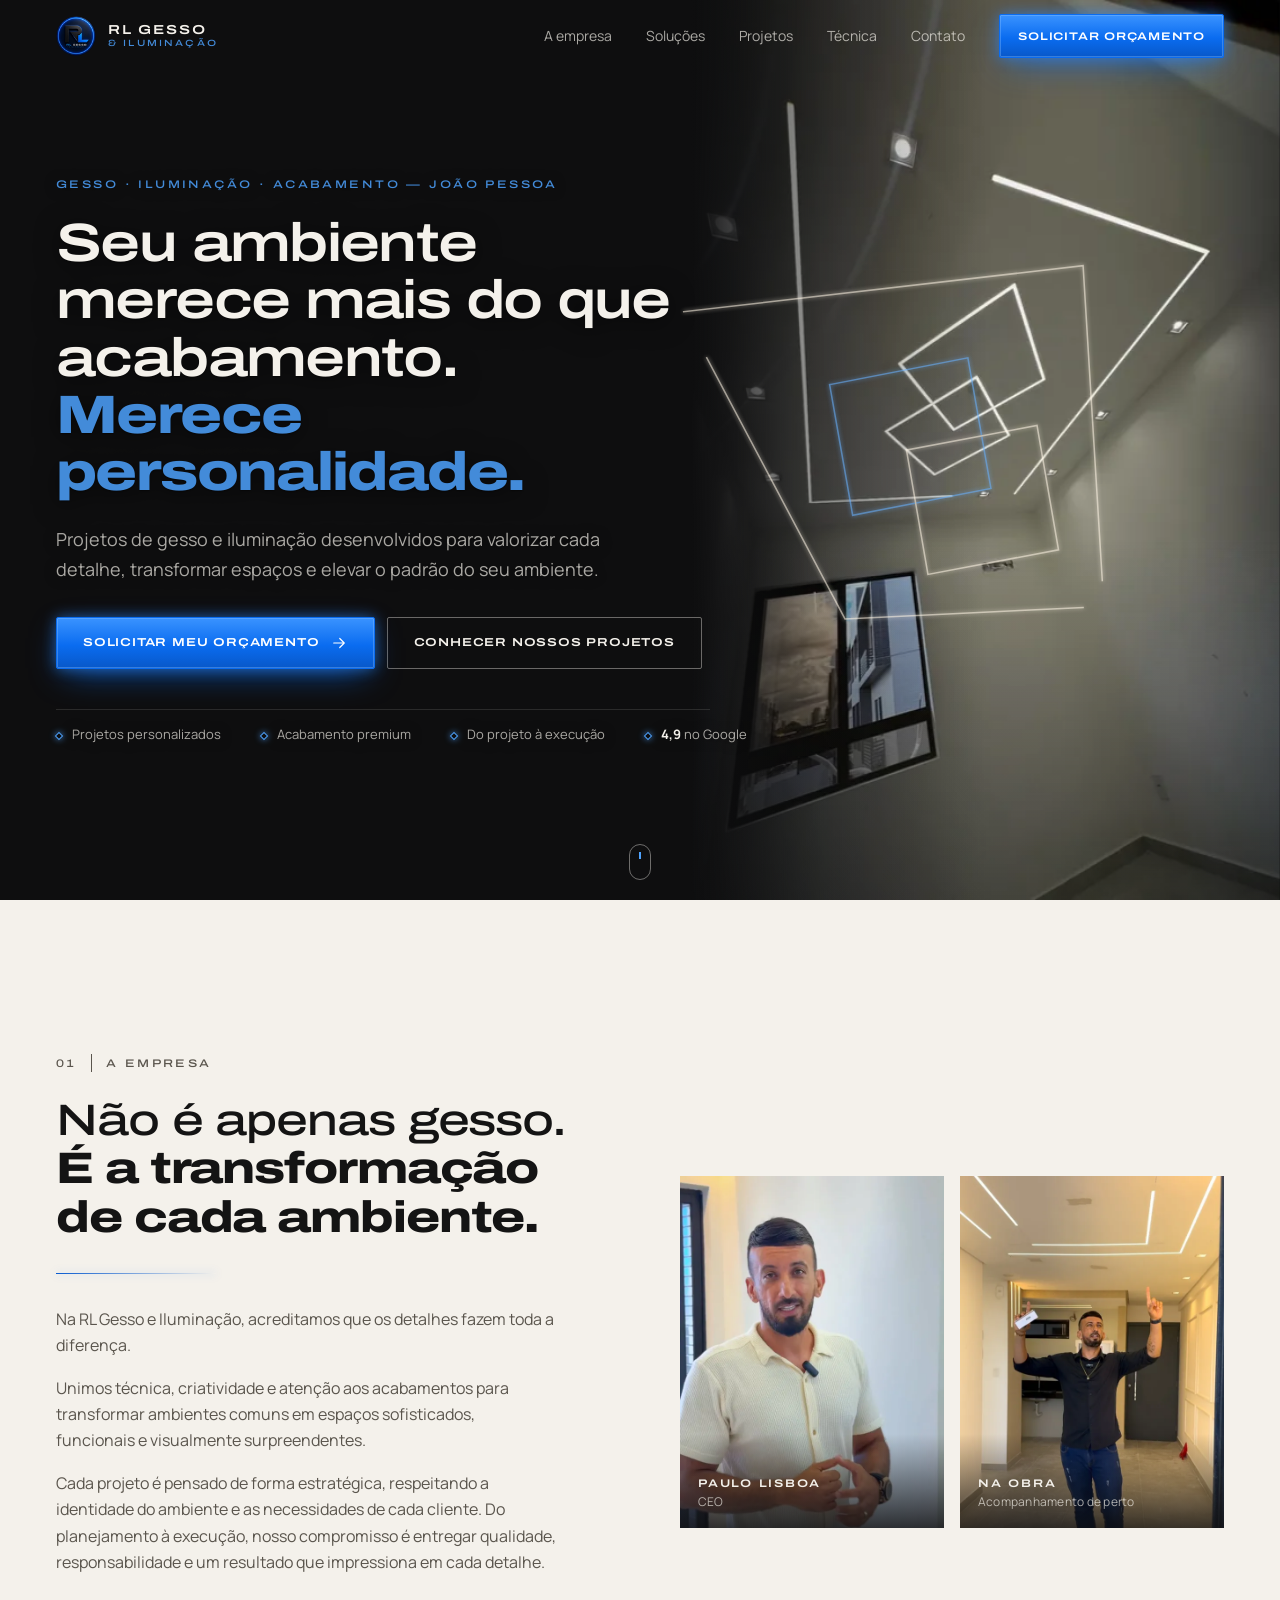
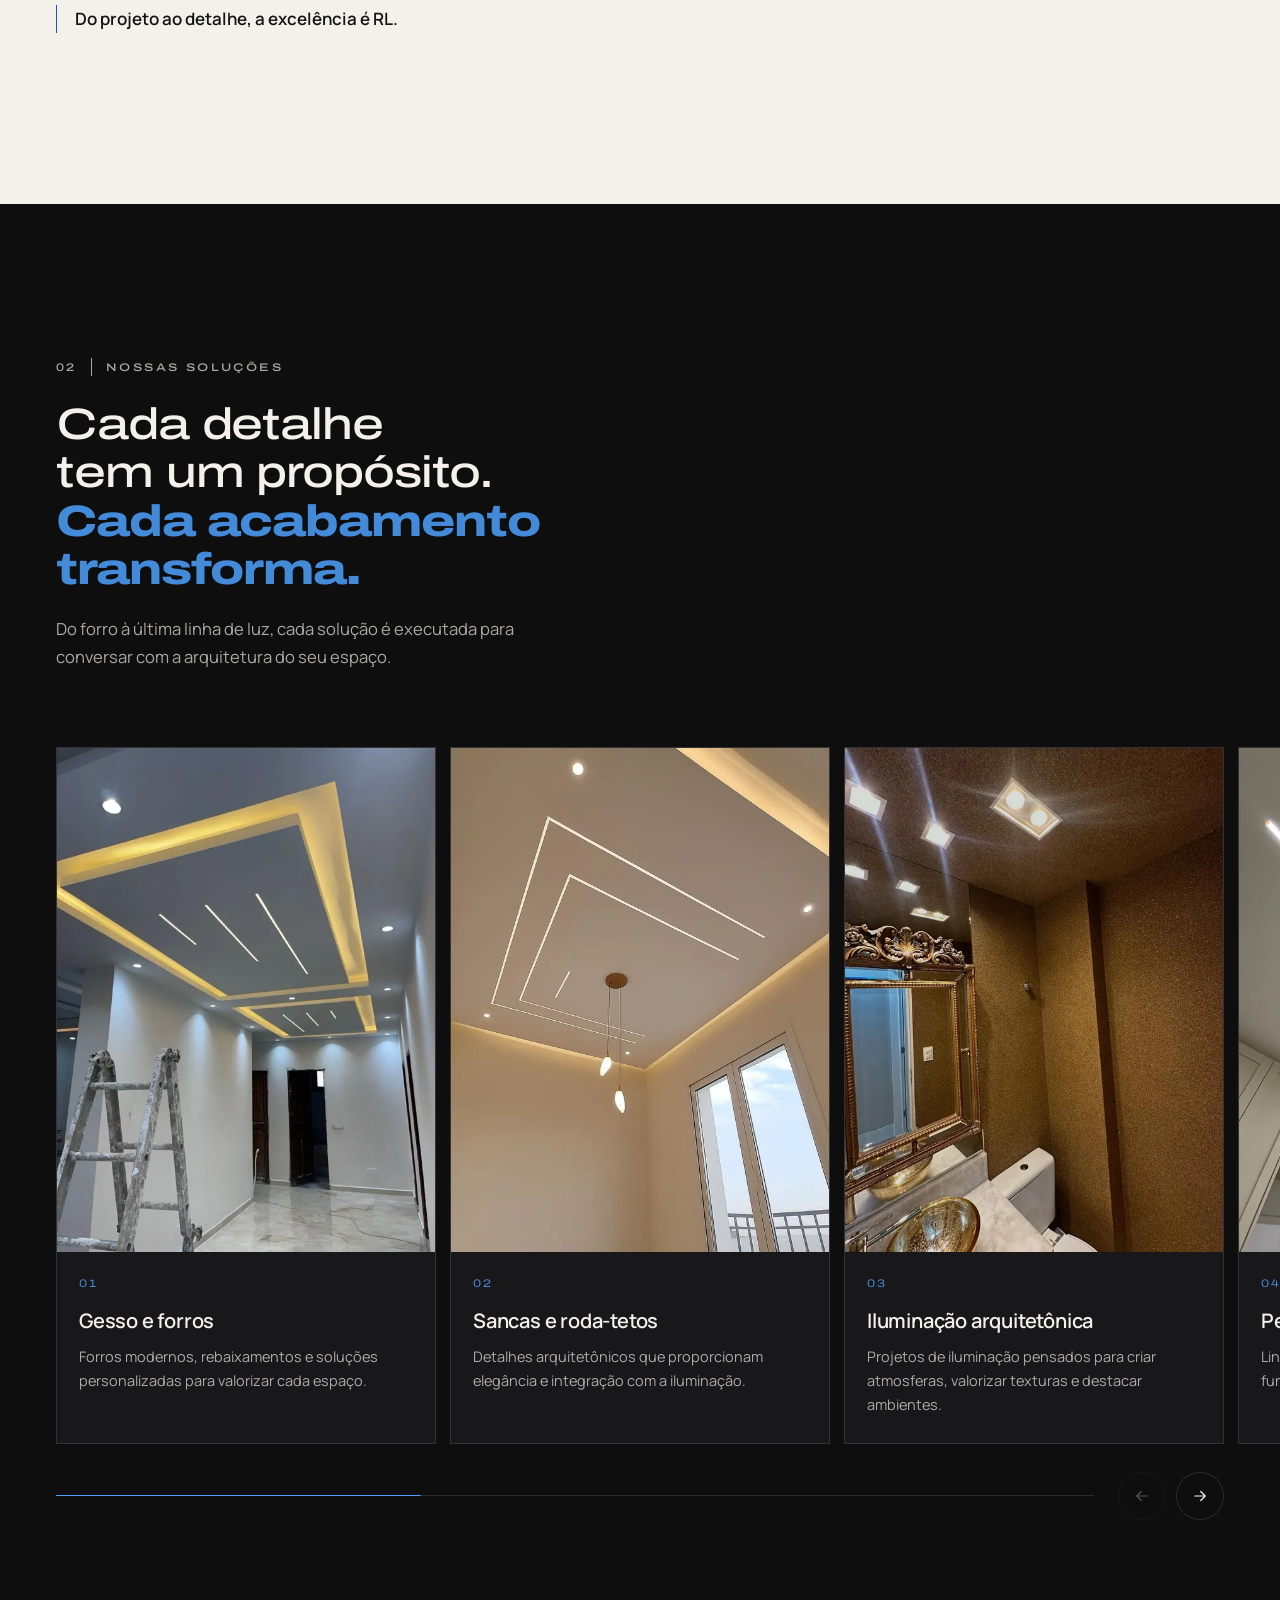
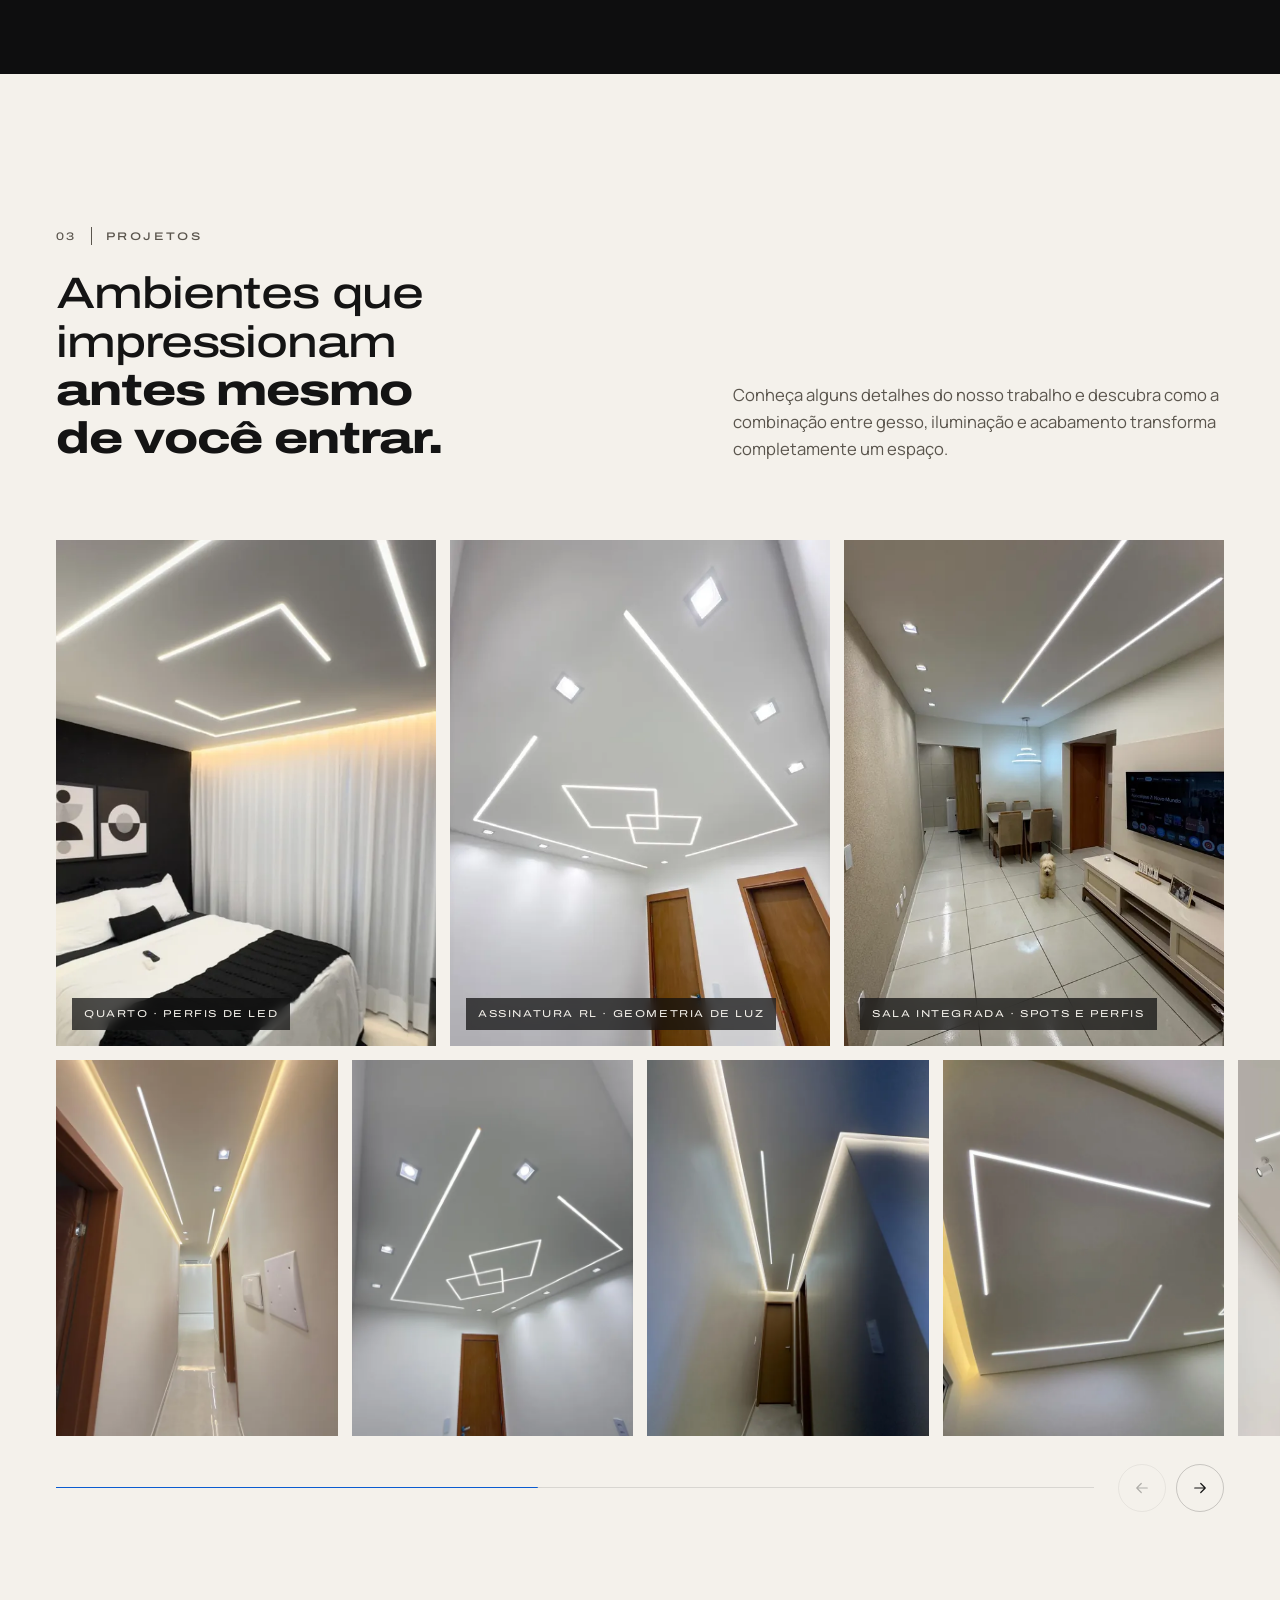
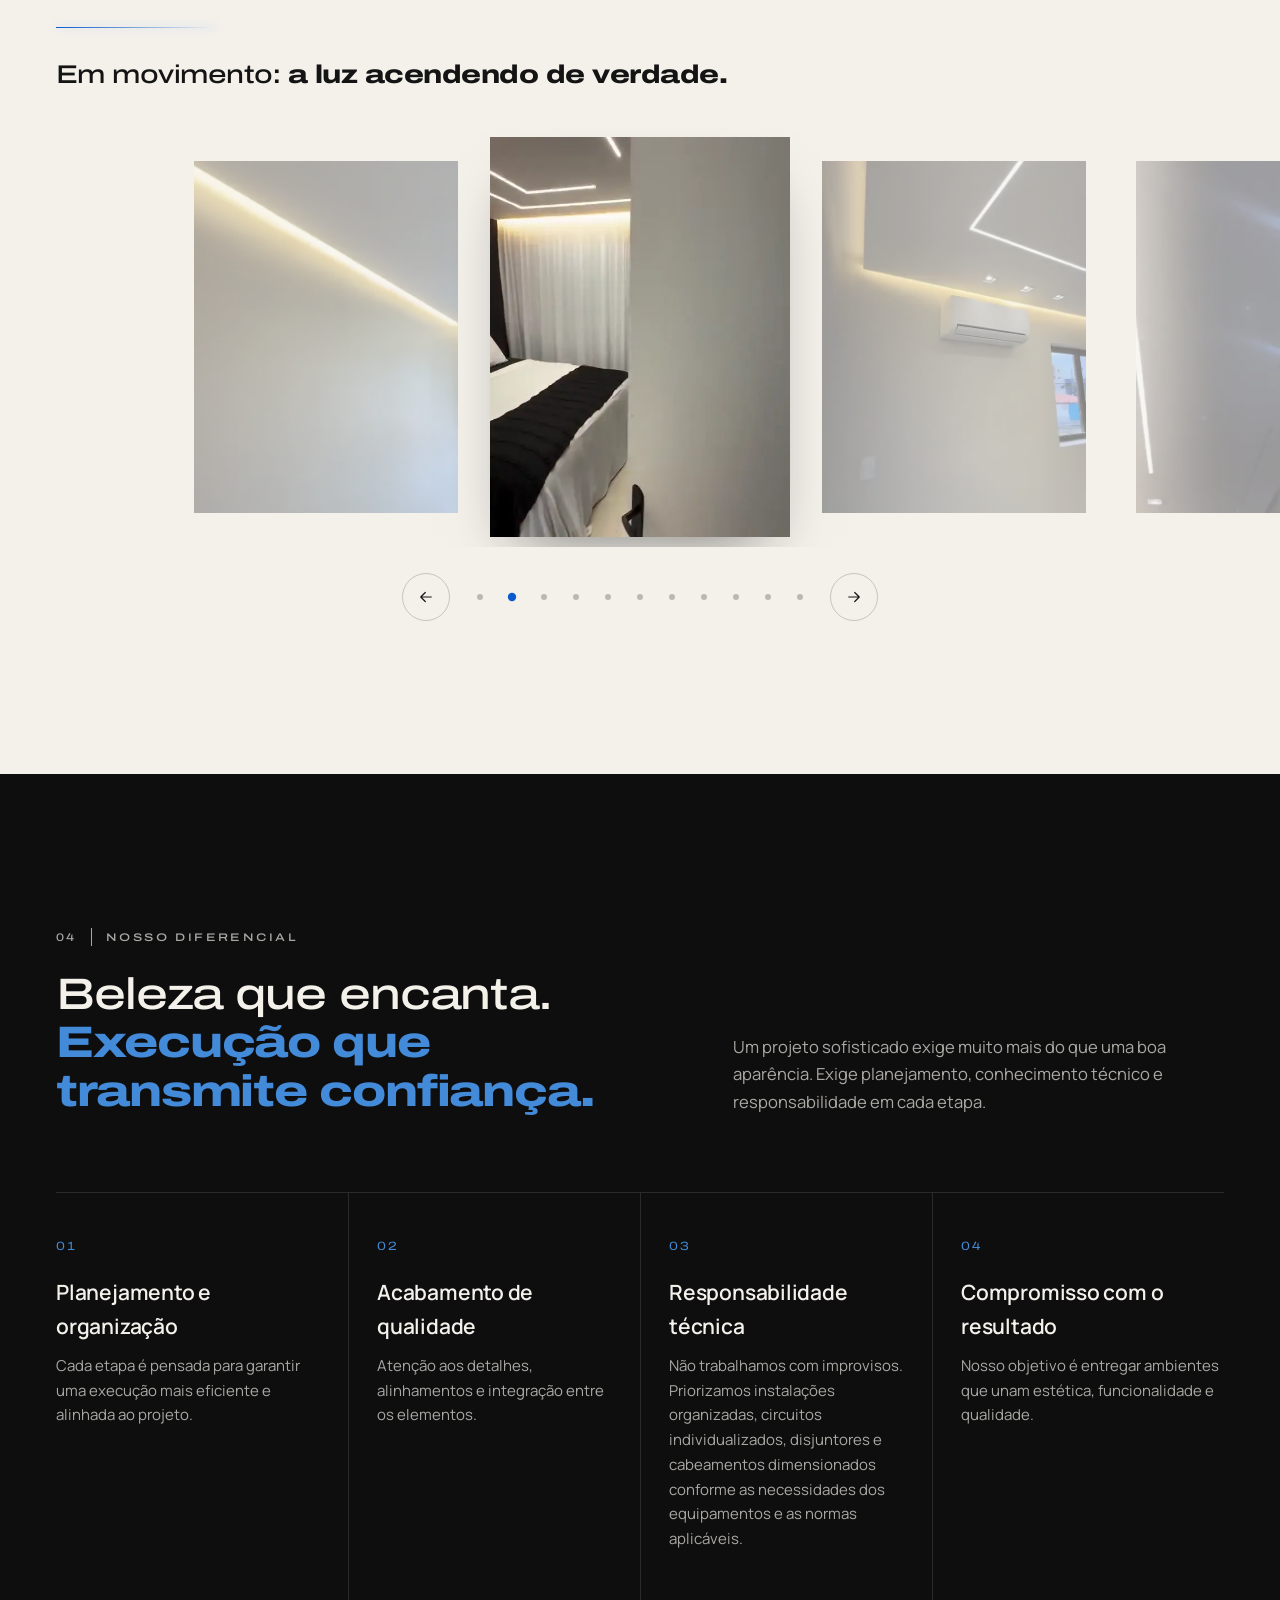
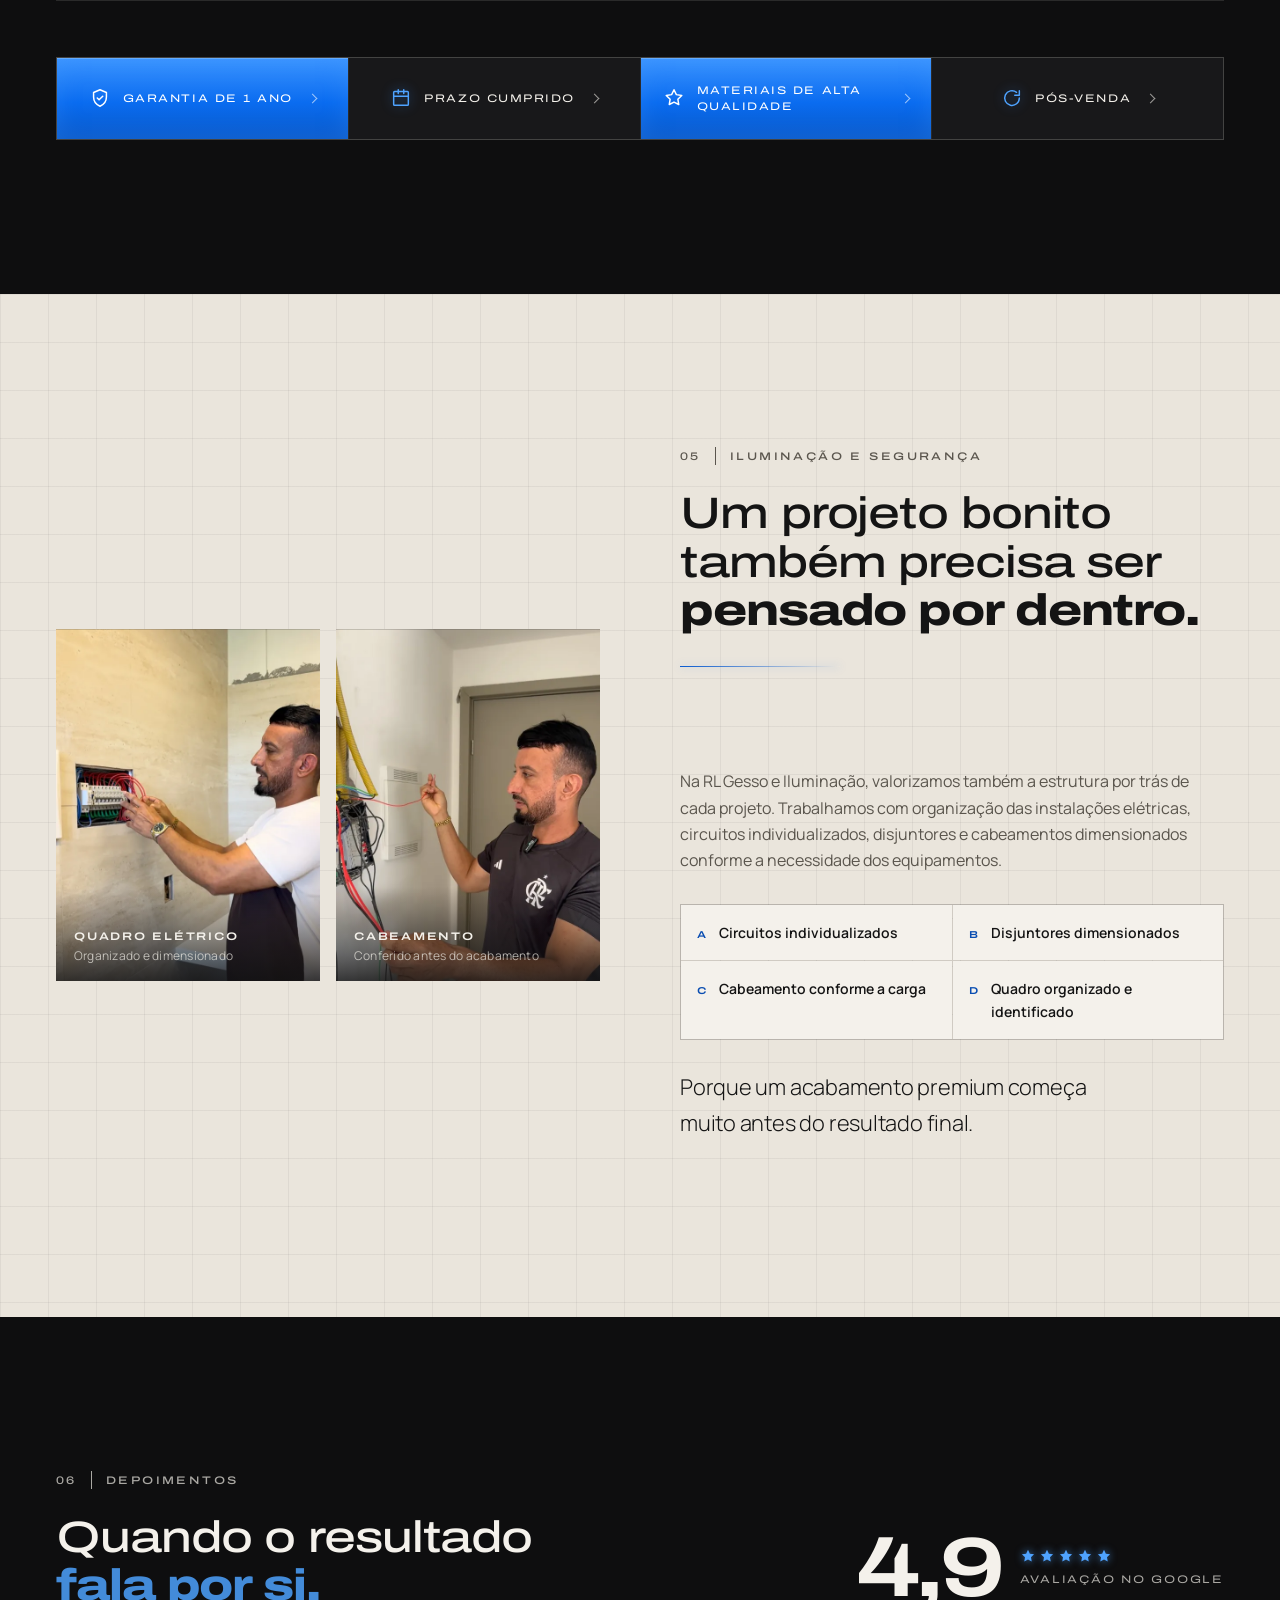
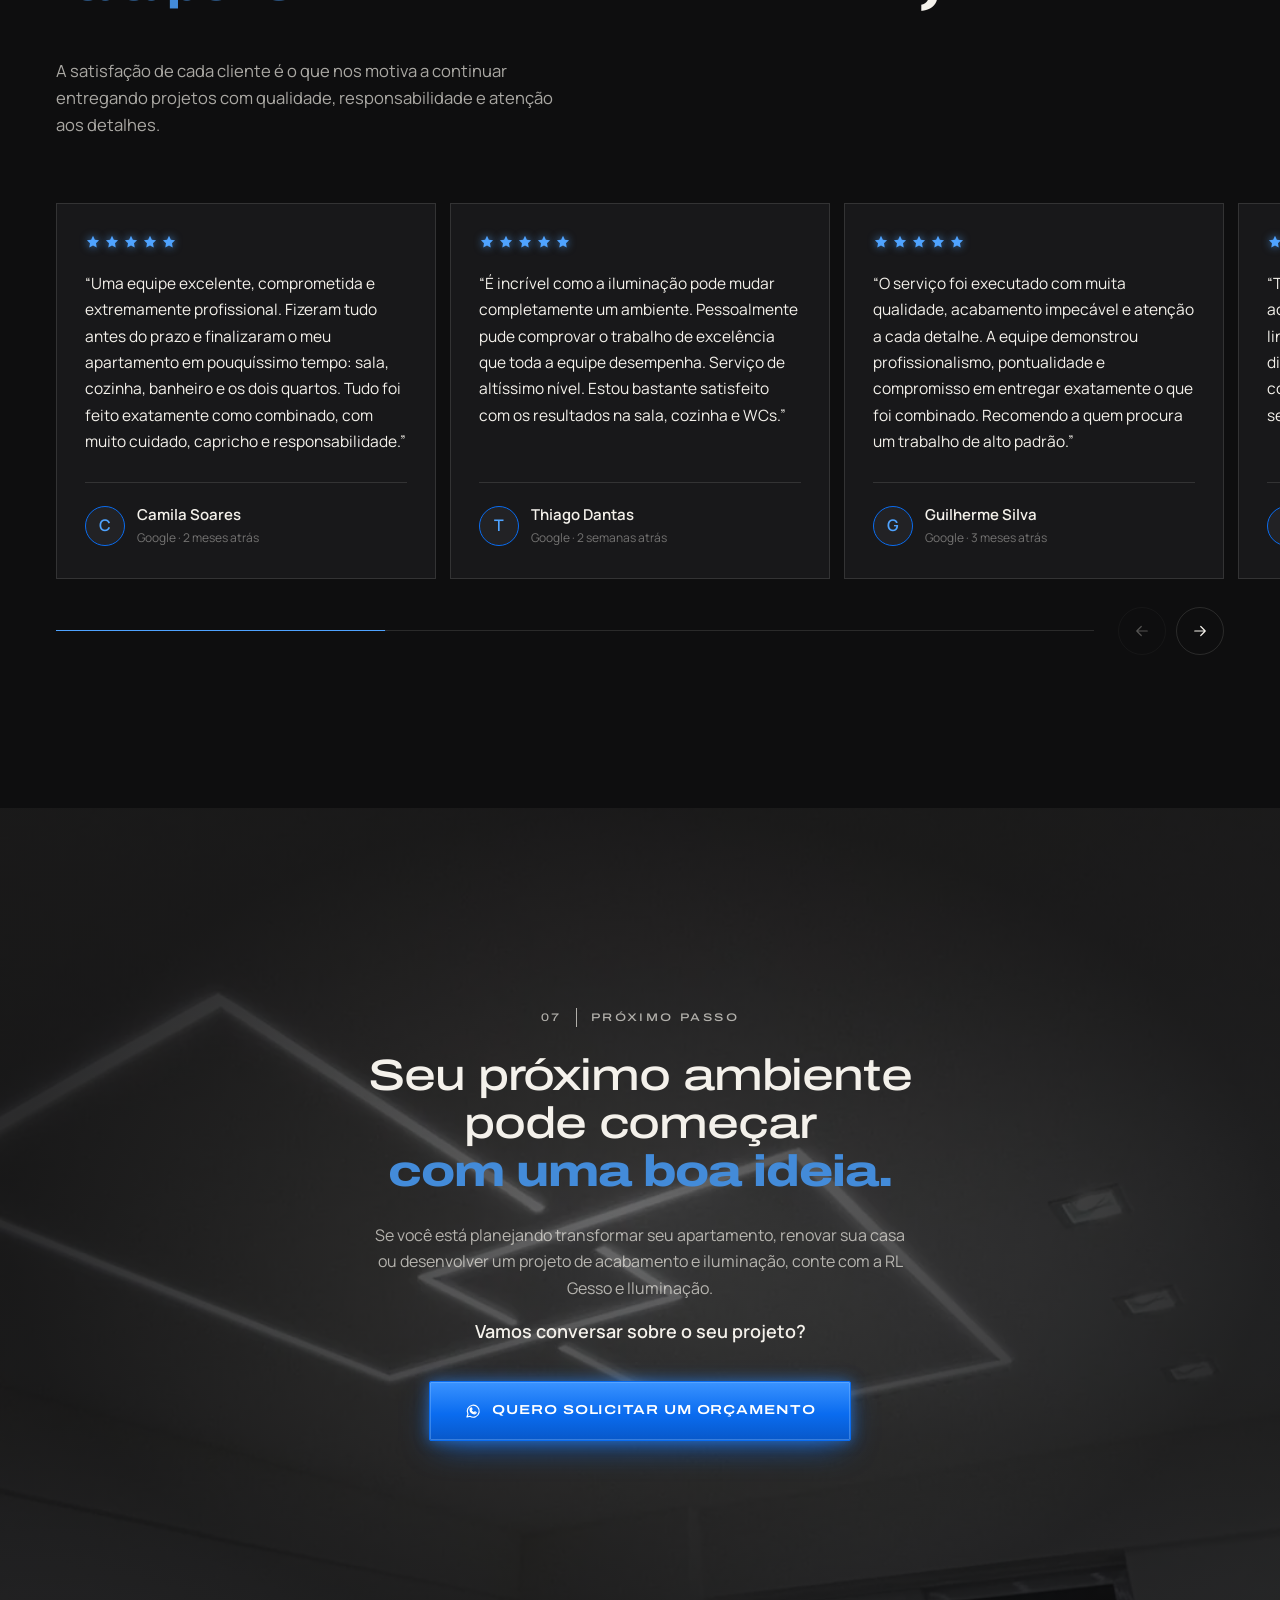
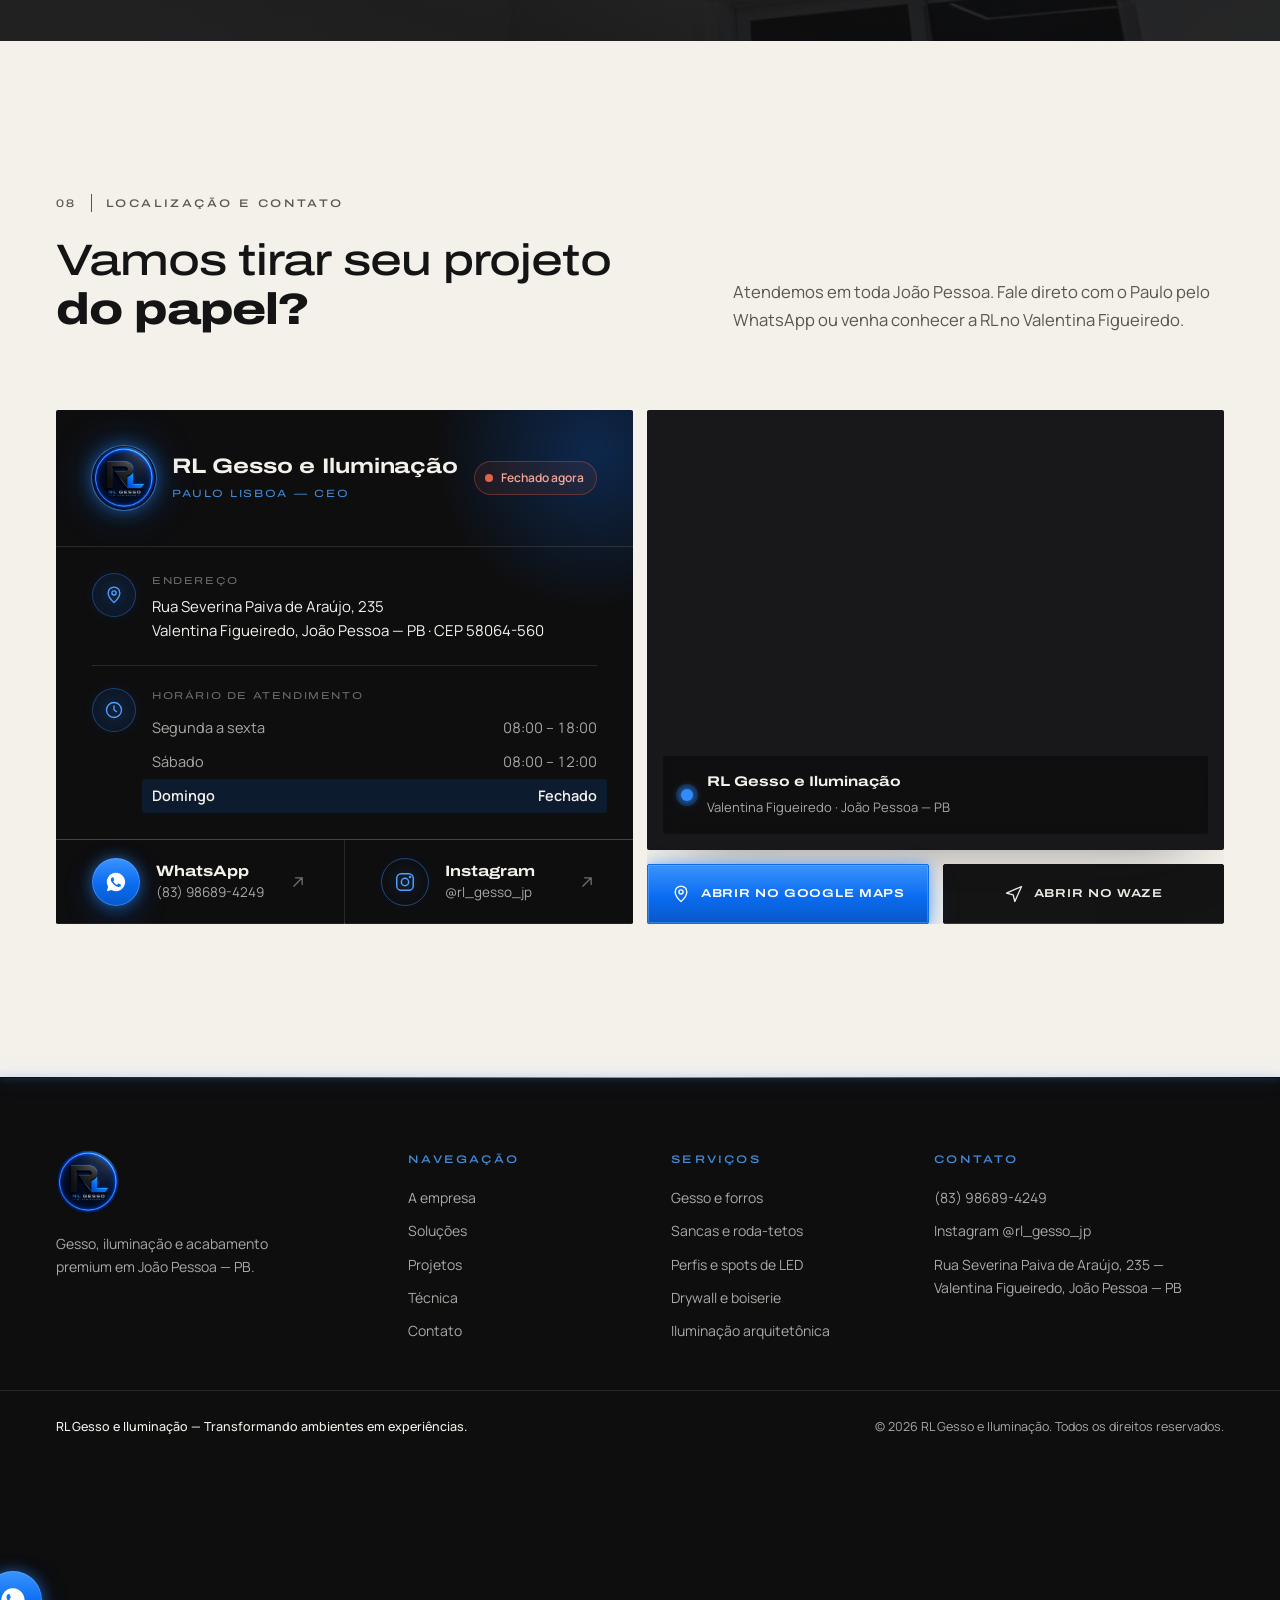
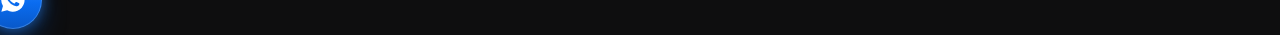
==== commit bfe0240f: "Intro do logo e carregamento mais rápido das mídias - Intro: anel de LED se desenha e pisca como neo" ====
--- a/index.html
+++ b/index.html
@@ -26,6 +26,11 @@
 <link rel="preconnect" href="https://fonts.gstatic.com" crossorigin>
 <link href="https://fonts.googleapis.com/css2?family=Archivo:wdth,wght@125,400;125,500;125,600;125,700;125,800&family=Manrope:wght@300;400;500;600;700&display=swap" rel="stylesheet">
 <link rel="preload" as="image" href="assets/img/geometrico-janela-1080.webp" imagesrcset="assets/img/geometrico-janela-600.webp 600w, assets/img/geometrico-janela-1080.webp 1080w" imagesizes="(min-width:1024px) 46vw, 100vw">
+<script>
+  /* liga a intro antes da primeira pintura; sem JS a intro não aparece */
+  (function(d){d.classList.add("js");if(!matchMedia("(prefers-reduced-motion: reduce)").matches)d.classList.add("intro-on");})(document.documentElement);
+</script>
+<link rel="preload" as="image" href="assets/img/logo-intro.webp">
 <link rel="stylesheet" href="styles.css">
 
 <script type="application/ld+json">
@@ -65,6 +70,24 @@
 <body>
 <a class="skip" href="#conteudo">Pular para o conteúdo</a>
 
+<!-- ============ INTRO DO LOGO ============ -->
+<div class="intro" data-intro>
+  <div class="intro__stage" aria-hidden="true">
+    <span class="intro__halo"></span>
+    <svg class="intro__ring" viewBox="0 0 200 200">
+      <circle class="intro__ring-base" cx="100" cy="100" r="96"/>
+      <circle class="intro__ring-line" cx="100" cy="100" r="96" pathLength="1"/>
+      <circle class="intro__ring-core" cx="100" cy="100" r="96" pathLength="1"/>
+    </svg>
+    <div class="intro__logo">
+      <img src="assets/img/logo-intro.webp" width="640" height="640" alt="">
+      <span class="intro__sweep"></span>
+    </div>
+  </div>
+  <p class="intro__tag" aria-hidden="true">Luz que transforma</p>
+  <button class="intro__skip" type="button">Pular intro</button>
+</div>
+
 <!-- ============ HEADER ============ -->
 <header class="header" id="topo">
   <div class="header__inner">
@@ -169,17 +192,17 @@
     </div>
   </div>
 
-  <div class="carousel carousel--services" data-carousel>
+  <div class="carousel carousel--services reveal" data-carousel>
     <ol class="carousel__track services__list" role="list">
-      <li class="service reveal-img"><figure><img src="assets/img/rebaixo-obra-600.webp" srcset="assets/img/rebaixo-obra-600.webp 600w, assets/img/rebaixo-obra-1080.webp 1080w" sizes="(min-width:1024px) 30vw, 78vw" width="600" height="800" loading="lazy" decoding="async" alt="Forro de gesso rebaixado com sanca iluminada e perfis de LED"></figure><div class="service__body"><span class="service__n">01</span><h3>Gesso e forros</h3><p>Forros modernos, rebaixamentos e soluções personalizadas para valorizar cada espaço.</p></div></li>
-      <li class="service reveal-img"><figure><img src="assets/img/sanca-pendentes-600.webp" srcset="assets/img/sanca-pendentes-600.webp 600w, assets/img/sanca-pendentes-1080.webp 1080w" sizes="(min-width:1024px) 30vw, 78vw" width="600" height="800" loading="lazy" decoding="async" alt="Sanca com luz indireta quente e pendentes"></figure><div class="service__body"><span class="service__n">02</span><h3>Sancas e roda-tetos</h3><p>Detalhes arquitetônicos que proporcionam elegância e integração com a iluminação.</p></div></li>
-      <li class="service reveal-img"><figure><img src="assets/img/lavabo-dourado-600.webp" srcset="assets/img/lavabo-dourado-600.webp 600w, assets/img/lavabo-dourado-1080.webp 1080w" sizes="(min-width:1024px) 30vw, 78vw" width="600" height="800" loading="lazy" decoding="async" alt="Lavabo com iluminação arquitetônica destacando a textura dourada das paredes"></figure><div class="service__body"><span class="service__n">03</span><h3>Iluminação arquitetônica</h3><p>Projetos de iluminação pensados para criar atmosferas, valorizar texturas e destacar ambientes.</p></div></li>
-      <li class="service reveal-img"><figure><img src="assets/img/cozinha-linear-600.webp" srcset="assets/img/cozinha-linear-600.webp 600w, assets/img/cozinha-linear-1080.webp 1080w" sizes="(min-width:1024px) 30vw, 78vw" width="600" height="800" loading="lazy" decoding="async" alt="Perfis de LED lineares embutidos no teto de uma cozinha planejada"></figure><div class="service__body"><span class="service__n">04</span><h3>Perfis de LED</h3><p>Linhas de luz modernas que unem funcionalidade, estética e sofisticação.</p></div></li>
-      <li class="service reveal-img"><figure><img src="assets/img/perfis-spots-600.webp" srcset="assets/img/perfis-spots-600.webp 600w, assets/img/perfis-spots-1080.webp 1080w" sizes="(min-width:1024px) 30vw, 78vw" width="600" height="800" loading="lazy" decoding="async" alt="Spots de LED recuados alinhados ao lado de perfis de LED"></figure><div class="service__body"><span class="service__n">05</span><h3>Spots de LED recuados</h3><p>Iluminação direcionada com integração discreta e acabamento refinado.</p></div></li>
-      <li class="service reveal-img"><figure><img src="assets/img/sala-cortina-600.webp" srcset="assets/img/sala-cortina-600.webp 600w, assets/img/sala-cortina-1080.webp 1080w" sizes="(min-width:1024px) 30vw, 78vw" width="600" height="800" loading="lazy" decoding="async" alt="Sala com sanca de cortina, nicho e paredes em drywall"></figure><div class="service__body"><span class="service__n">06</span><h3>Divisórias em drywall</h3><p>Soluções inteligentes para organizar, integrar e aproveitar melhor os espaços.</p></div></li>
-      <li class="service reveal-img"><figure><img src="assets/img/sala-ripado-600.webp" srcset="assets/img/sala-ripado-600.webp 600w, assets/img/sala-ripado-1080.webp 1080w" sizes="(min-width:1024px) 30vw, 78vw" width="600" height="800" loading="lazy" decoding="async" alt="Sala com paredes ripadas em gesso e sanca iluminada"></figure><div class="service__body"><span class="service__n">07</span><h3>Boiserie e ripados em gesso</h3><p>Elementos decorativos que agregam personalidade e sofisticação às paredes.</p></div></li>
-      <li class="service reveal-img"><figure><img src="assets/img/cozinha-entardecer-600.webp" srcset="assets/img/cozinha-entardecer-600.webp 600w, assets/img/cozinha-entardecer-1080.webp 1080w" sizes="(min-width:1024px) 30vw, 78vw" width="600" height="800" loading="lazy" decoding="async" alt="Ambiente integrado com nicho, rebaixo e desenho de LED no teto"></figure><div class="service__body"><span class="service__n">08</span><h3>Móveis planejados em gesso</h3><p>Soluções personalizadas para integrar estética, funcionalidade e aproveitamento de espaço.</p></div></li>
-      <li class="service reveal-img"><figure><img src="assets/img/jacuzzi-600.webp" srcset="assets/img/jacuzzi-600.webp 600w, assets/img/jacuzzi-1080.webp 1080w" sizes="(min-width:1024px) 30vw, 78vw" width="600" height="800" loading="lazy" decoding="async" alt="Área externa com fita de LED sob os degraus de uma banheira de hidromassagem"></figure><div class="service__body"><span class="service__n">09</span><h3>Iluminação em geral</h3><p>Instalações e soluções de iluminação adequadas às características de cada ambiente.</p></div></li>
+      <li class="service"><figure style="background-image:url([data-uri])"><img data-fade src="assets/img/rebaixo-obra-600.webp" srcset="assets/img/rebaixo-obra-600.webp 600w, assets/img/rebaixo-obra-1080.webp 1080w" sizes="(min-width:1024px) 30vw, 78vw" width="600" height="800" loading="lazy" decoding="async" alt="Forro de gesso rebaixado com sanca iluminada e perfis de LED"></figure><div class="service__body"><span class="service__n">01</span><h3>Gesso e forros</h3><p>Forros modernos, rebaixamentos e soluções personalizadas para valorizar cada espaço.</p></div></li>
+      <li class="service"><figure style="background-image:url([data-uri])"><img data-fade src="assets/img/sanca-pendentes-600.webp" srcset="assets/img/sanca-pendentes-600.webp 600w, assets/img/sanca-pendentes-1080.webp 1080w" sizes="(min-width:1024px) 30vw, 78vw" width="600" height="800" loading="lazy" decoding="async" alt="Sanca com luz indireta quente e pendentes"></figure><div class="service__body"><span class="service__n">02</span><h3>Sancas e roda-tetos</h3><p>Detalhes arquitetônicos que proporcionam elegância e integração com a iluminação.</p></div></li>
+      <li class="service"><figure style="background-image:url([data-uri])"><img data-fade src="assets/img/lavabo-dourado-600.webp" srcset="assets/img/lavabo-dourado-600.webp 600w, assets/img/lavabo-dourado-1080.webp 1080w" sizes="(min-width:1024px) 30vw, 78vw" width="600" height="800" loading="lazy" decoding="async" alt="Lavabo com iluminação arquitetônica destacando a textura dourada das paredes"></figure><div class="service__body"><span class="service__n">03</span><h3>Iluminação arquitetônica</h3><p>Projetos de iluminação pensados para criar atmosferas, valorizar texturas e destacar ambientes.</p></div></li>
+      <li class="service"><figure style="background-image:url([data-uri])"><img data-fade src="assets/img/cozinha-linear-600.webp" srcset="assets/img/cozinha-linear-600.webp 600w, assets/img/cozinha-linear-1080.webp 1080w" sizes="(min-width:1024px) 30vw, 78vw" width="600" height="800" loading="lazy" decoding="async" alt="Perfis de LED lineares embutidos no teto de uma cozinha planejada"></figure><div class="service__body"><span class="service__n">04</span><h3>Perfis de LED</h3><p>Linhas de luz modernas que unem funcionalidade, estética e sofisticação.</p></div></li>
+      <li class="service"><figure style="background-image:url([data-uri])"><img data-fade src="assets/img/perfis-spots-600.webp" srcset="assets/img/perfis-spots-600.webp 600w, assets/img/perfis-spots-1080.webp 1080w" sizes="(min-width:1024px) 30vw, 78vw" width="600" height="800" loading="lazy" decoding="async" alt="Spots de LED recuados alinhados ao lado de perfis de LED"></figure><div class="service__body"><span class="service__n">05</span><h3>Spots de LED recuados</h3><p>Iluminação direcionada com integração discreta e acabamento refinado.</p></div></li>
+      <li class="service"><figure style="background-image:url([data-uri])"><img data-fade src="assets/img/sala-cortina-600.webp" srcset="assets/img/sala-cortina-600.webp 600w, assets/img/sala-cortina-1080.webp 1080w" sizes="(min-width:1024px) 30vw, 78vw" width="600" height="800" loading="lazy" decoding="async" alt="Sala com sanca de cortina, nicho e paredes em drywall"></figure><div class="service__body"><span class="service__n">06</span><h3>Divisórias em drywall</h3><p>Soluções inteligentes para organizar, integrar e aproveitar melhor os espaços.</p></div></li>
+      <li class="service"><figure style="background-image:url([data-uri])"><img data-fade src="assets/img/sala-ripado-600.webp" srcset="assets/img/sala-ripado-600.webp 600w, assets/img/sala-ripado-1080.webp 1080w" sizes="(min-width:1024px) 30vw, 78vw" width="600" height="800" loading="lazy" decoding="async" alt="Sala com paredes ripadas em gesso e sanca iluminada"></figure><div class="service__body"><span class="service__n">07</span><h3>Boiserie e ripados em gesso</h3><p>Elementos decorativos que agregam personalidade e sofisticação às paredes.</p></div></li>
+      <li class="service"><figure style="background-image:url([data-uri])"><img data-fade src="assets/img/cozinha-entardecer-600.webp" srcset="assets/img/cozinha-entardecer-600.webp 600w, assets/img/cozinha-entardecer-1080.webp 1080w" sizes="(min-width:1024px) 30vw, 78vw" width="600" height="800" loading="lazy" decoding="async" alt="Ambiente integrado com nicho, rebaixo e desenho de LED no teto"></figure><div class="service__body"><span class="service__n">08</span><h3>Móveis planejados em gesso</h3><p>Soluções personalizadas para integrar estética, funcionalidade e aproveitamento de espaço.</p></div></li>
+      <li class="service"><figure style="background-image:url([data-uri])"><img data-fade src="assets/img/jacuzzi-600.webp" srcset="assets/img/jacuzzi-600.webp 600w, assets/img/jacuzzi-1080.webp 1080w" sizes="(min-width:1024px) 30vw, 78vw" width="600" height="800" loading="lazy" decoding="async" alt="Área externa com fita de LED sob os degraus de uma banheira de hidromassagem"></figure><div class="service__body"><span class="service__n">09</span><h3>Iluminação em geral</h3><p>Instalações e soluções de iluminação adequadas às características de cada ambiente.</p></div></li>
     </ol>
     <div class="carousel__controls container" aria-label="Controles do carrossel de soluções">
       <div class="carousel__progress" aria-hidden="true"><span></span></div>
@@ -202,33 +225,33 @@
 
     <!-- Destaques -->
     <div class="featured">
-      <button class="featured__item reveal-img" type="button" data-lightbox="assets/img/quarto-1080.webp" data-caption="Quarto com perfis de LED e sanca de cortina">
-        <img src="assets/img/quarto-1080.webp" srcset="assets/img/quarto-600.webp 600w, assets/img/quarto-1080.webp 1080w" sizes="(min-width:1024px) 31vw, 100vw" width="1080" height="1440" loading="lazy" decoding="async" alt="Quarto com perfis de LED em desenho geométrico e sanca de cortina iluminada">
+      <button class="featured__item reveal-img" type="button" data-lightbox="assets/img/quarto-1080.webp" data-caption="Quarto com perfis de LED e sanca de cortina" style="background-image:url([data-uri])">
+        <img data-fade src="assets/img/quarto-1080.webp" srcset="assets/img/quarto-600.webp 600w, assets/img/quarto-1080.webp 1080w" sizes="(min-width:1024px) 31vw, 100vw" width="1080" height="1440" loading="lazy" decoding="async" alt="Quarto com perfis de LED em desenho geométrico e sanca de cortina iluminada">
         <span class="featured__tag">Quarto · Perfis de LED</span>
       </button>
-      <button class="featured__item reveal-img" data-d="2" type="button" data-lightbox="assets/img/geometrico-portas-1080.webp" data-caption="Desenho geométrico em perfis de LED com spots recuados">
-        <img src="assets/img/geometrico-portas-1080.webp" srcset="assets/img/geometrico-portas-600.webp 600w, assets/img/geometrico-portas-1080.webp 1080w" sizes="(min-width:1024px) 31vw, 100vw" width="1080" height="1440" loading="lazy" decoding="async" alt="Teto com perfis de LED formando quadrados sobrepostos e spots recuados">
+      <button class="featured__item reveal-img" data-d="2" type="button" data-lightbox="assets/img/geometrico-portas-1080.webp" data-caption="Desenho geométrico em perfis de LED com spots recuados" style="background-image:url([data-uri])">
+        <img data-fade src="assets/img/geometrico-portas-1080.webp" srcset="assets/img/geometrico-portas-600.webp 600w, assets/img/geometrico-portas-1080.webp 1080w" sizes="(min-width:1024px) 31vw, 100vw" width="1080" height="1440" loading="lazy" decoding="async" alt="Teto com perfis de LED formando quadrados sobrepostos e spots recuados">
         <span class="featured__tag">Assinatura RL · Geometria de luz</span>
       </button>
-      <button class="featured__item reveal-img" data-d="3" type="button" data-lightbox="assets/img/sala-jantar-1080.webp" data-caption="Sala de estar e jantar com perfis de LED e spots">
-        <img src="assets/img/sala-jantar-1080.webp" srcset="assets/img/sala-jantar-600.webp 600w, assets/img/sala-jantar-1080.webp 1080w" sizes="(min-width:1024px) 31vw, 100vw" width="1080" height="1440" loading="lazy" decoding="async" alt="Sala de estar e jantar integradas com perfis de LED e spots recuados">
+      <button class="featured__item reveal-img" data-d="3" type="button" data-lightbox="assets/img/sala-jantar-1080.webp" data-caption="Sala de estar e jantar com perfis de LED e spots" style="background-image:url([data-uri])">
+        <img data-fade src="assets/img/sala-jantar-1080.webp" srcset="assets/img/sala-jantar-600.webp 600w, assets/img/sala-jantar-1080.webp 1080w" sizes="(min-width:1024px) 31vw, 100vw" width="1080" height="1440" loading="lazy" decoding="async" alt="Sala de estar e jantar integradas com perfis de LED e spots recuados">
         <span class="featured__tag">Sala integrada · Spots e perfis</span>
       </button>
     </div>
   </div>
 
   <!-- Carrossel de fotos -->
-  <div class="carousel carousel--gallery" data-carousel>
+  <div class="carousel carousel--gallery reveal" data-carousel>
     <ul class="carousel__track" role="list">
-      <li><button class="shot reveal-img" type="button" data-lightbox="assets/img/corredor-perfis-1080.webp" data-caption="Corredor com sanca, perfis e spots"><img src="assets/img/corredor-perfis-600.webp" width="600" height="800" loading="lazy" decoding="async" alt="Corredor com sanca iluminada, perfis de LED e spots recuados"></button></li>
-      <li><button class="shot reveal-img" type="button" data-lightbox="assets/img/geometrico-portas-2-1080.webp" data-caption="Geometria de luz com spots recuados"><img src="assets/img/geometrico-portas-2-600.webp" width="600" height="800" loading="lazy" decoding="async" alt="Teto com perfis de LED em quadrados sobrepostos"></button></li>
-      <li><button class="shot reveal-img" type="button" data-lightbox="assets/img/corredor-azul-1080.webp" data-caption="Corredor com luz indireta e perfis"><img src="assets/img/corredor-azul-600.webp" width="600" height="800" loading="lazy" decoding="async" alt="Corredor com luz indireta nas sancas e perfis de LED no teto"></button></li>
-      <li><button class="shot reveal-img" type="button" data-lightbox="assets/img/linhas-sanca-1080.webp" data-caption="Linhas de luz com sanca"><img src="assets/img/linhas-sanca-600.webp" width="600" height="800" loading="lazy" decoding="async" alt="Linhas de LED embutidas no gesso com sanca de luz quente"></button></li>
-      <li><button class="shot reveal-img" type="button" data-lightbox="assets/img/geometrico-render-1080.webp" data-caption="Projeto geométrico com spots direcionáveis"><img src="assets/img/geometrico-render-600.webp" width="600" height="800" loading="lazy" decoding="async" alt="Projeto de teto com perfis de LED geométricos e spots direcionáveis"></button></li>
-      <li><button class="shot reveal-img" type="button" data-lightbox="assets/img/cozinha-planejada-1080.webp" data-caption="Cozinha com perfil linear e spots"><img src="assets/img/cozinha-planejada-600.webp" width="600" height="800" loading="lazy" decoding="async" alt="Cozinha com perfil de LED linear e spots recuados"></button></li>
-      <li><button class="shot reveal-img" type="button" data-lightbox="assets/img/corredor-render-1080.webp" data-caption="Rebaixo com sanca e perfis"><img src="assets/img/corredor-render-600.webp" width="600" height="800" loading="lazy" decoding="async" alt="Rebaixo de gesso com sanca iluminada e perfis de LED"></button></li>
-      <li><button class="shot reveal-img" type="button" data-lightbox="assets/img/corredor-linhas-1080.webp" data-caption="Corredor com perfis de LED"><img src="assets/img/corredor-linhas-600.webp" width="600" height="800" loading="lazy" decoding="async" alt="Corredor com perfis de LED lineares no teto"></button></li>
-      <li><button class="shot reveal-img" type="button" data-lightbox="assets/img/parede-textura-1080.webp" data-caption="Sala com perfis e spots valorizando a textura"><img src="assets/img/parede-textura-600.webp" width="600" height="800" loading="lazy" decoding="async" alt="Sala com perfis de LED e spots valorizando parede texturizada"></button></li>
+      <li><button class="shot" type="button" data-lightbox="assets/img/corredor-perfis-1080.webp" data-caption="Corredor com sanca, perfis e spots" style="background-image:url([data-uri])"><img data-fade src="assets/img/corredor-perfis-600.webp" width="600" height="800" loading="lazy" decoding="async" alt="Corredor com sanca iluminada, perfis de LED e spots recuados"></button></li>
+      <li><button class="shot" type="button" data-lightbox="assets/img/geometrico-portas-2-1080.webp" data-caption="Geometria de luz com spots recuados" style="background-image:url([data-uri])"><img data-fade src="assets/img/geometrico-portas-2-600.webp" width="600" height="800" loading="lazy" decoding="async" alt="Teto com perfis de LED em quadrados sobrepostos"></button></li>
+      <li><button class="shot" type="button" data-lightbox="assets/img/corredor-azul-1080.webp" data-caption="Corredor com luz indireta e perfis" style="background-image:url([data-uri])"><img data-fade src="assets/img/corredor-azul-600.webp" width="600" height="800" loading="lazy" decoding="async" alt="Corredor com luz indireta nas sancas e perfis de LED no teto"></button></li>
+      <li><button class="shot" type="button" data-lightbox="assets/img/linhas-sanca-1080.webp" data-caption="Linhas de luz com sanca" style="background-image:url([data-uri])"><img data-fade src="assets/img/linhas-sanca-600.webp" width="600" height="800" loading="lazy" decoding="async" alt="Linhas de LED embutidas no gesso com sanca de luz quente"></button></li>
+      <li><button class="shot" type="button" data-lightbox="assets/img/geometrico-render-1080.webp" data-caption="Projeto geométrico com spots direcionáveis" style="background-image:url([data-uri])"><img data-fade src="assets/img/geometrico-render-600.webp" width="600" height="800" loading="lazy" decoding="async" alt="Projeto de teto com perfis de LED geométricos e spots direcionáveis"></button></li>
+      <li><button class="shot" type="button" data-lightbox="assets/img/cozinha-planejada-1080.webp" data-caption="Cozinha com perfil linear e spots" style="background-image:url([data-uri])"><img data-fade src="assets/img/cozinha-planejada-600.webp" width="600" height="800" loading="lazy" decoding="async" alt="Cozinha com perfil de LED linear e spots recuados"></button></li>
+      <li><button class="shot" type="button" data-lightbox="assets/img/corredor-render-1080.webp" data-caption="Rebaixo com sanca e perfis" style="background-image:url([data-uri])"><img data-fade src="assets/img/corredor-render-600.webp" width="600" height="800" loading="lazy" decoding="async" alt="Rebaixo de gesso com sanca iluminada e perfis de LED"></button></li>
+      <li><button class="shot" type="button" data-lightbox="assets/img/corredor-linhas-1080.webp" data-caption="Corredor com perfis de LED" style="background-image:url([data-uri])"><img data-fade src="assets/img/corredor-linhas-600.webp" width="600" height="800" loading="lazy" decoding="async" alt="Corredor com perfis de LED lineares no teto"></button></li>
+      <li><button class="shot" type="button" data-lightbox="assets/img/parede-textura-1080.webp" data-caption="Sala com perfis e spots valorizando a textura" style="background-image:url([data-uri])"><img data-fade src="assets/img/parede-textura-600.webp" width="600" height="800" loading="lazy" decoding="async" alt="Sala com perfis de LED e spots valorizando parede texturizada"></button></li>
     </ul>
     <div class="carousel__controls container">
       <div class="carousel__progress" aria-hidden="true"><span></span></div>
@@ -242,7 +265,7 @@
     <div class="lightline lightline--dark" aria-hidden="true"></div>
     <h3 class="h3 reveal">Em movimento: <em>a luz acendendo de verdade.</em></h3>
   </div>
-  <div class="vcarousel" data-vcarousel>
+  <div class="vcarousel reveal" data-vcarousel>
     <ul class="vcarousel__track" role="list">
       <li class="vcard"><video muted loop playsinline preload="none" poster="assets/video/obra-4.webp" aria-label="Vídeo: sala com sanca e perfis de LED"><source src="assets/video/obra-4.mp4" type="video/mp4"></video></li>
       <li class="vcard"><video muted loop playsinline preload="none" poster="assets/video/obra-10.webp" aria-label="Vídeo: quarto com perfis de LED e sanca de cortina"><source src="assets/video/obra-10.mp4" type="video/mp4"></video></li>
@@ -336,18 +359,18 @@
     </div>
     <p class="section-head__lead reveal tlead">A satisfação de cada cliente é o que nos motiva a continuar entregando projetos com qualidade, responsabilidade e atenção aos detalhes.</p>
   </div>
-  <div class="carousel carousel--testimonials" data-carousel>
+  <div class="carousel carousel--testimonials reveal" data-carousel>
     <ul class="carousel__track" role="list">
-      <li class="tcard reveal-img"><blockquote><div class="tcard__stars" role="img" aria-label="5 de 5 estrelas"><svg viewBox="0 0 24 24" aria-hidden="true"><path d="M12 2.8l2.8 5.8 6.3.9-4.6 4.4 1.1 6.3L12 17.2l-5.6 3 1.1-6.3L2.9 9.5l6.3-.9z"/></svg><svg viewBox="0 0 24 24" aria-hidden="true"><path d="M12 2.8l2.8 5.8 6.3.9-4.6 4.4 1.1 6.3L12 17.2l-5.6 3 1.1-6.3L2.9 9.5l6.3-.9z"/></svg><svg viewBox="0 0 24 24" aria-hidden="true"><path d="M12 2.8l2.8 5.8 6.3.9-4.6 4.4 1.1 6.3L12 17.2l-5.6 3 1.1-6.3L2.9 9.5l6.3-.9z"/></svg><svg viewBox="0 0 24 24" aria-hidden="true"><path d="M12 2.8l2.8 5.8 6.3.9-4.6 4.4 1.1 6.3L12 17.2l-5.6 3 1.1-6.3L2.9 9.5l6.3-.9z"/></svg><svg viewBox="0 0 24 24" aria-hidden="true"><path d="M12 2.8l2.8 5.8 6.3.9-4.6 4.4 1.1 6.3L12 17.2l-5.6 3 1.1-6.3L2.9 9.5l6.3-.9z"/></svg></div><p>“Uma equipe excelente, comprometida e extremamente profissional. Fizeram tudo antes do prazo e finalizaram o meu apartamento em pouquíssimo tempo: sala, cozinha, banheiro e os dois quartos. Tudo foi feito exatamente como combinado, com muito cuidado, capricho e responsabilidade.”</p><footer><span class="tcard__avatar" aria-hidden="true">C</span><cite>Camila Soares</cite><small>Google · 2 meses atrás</small></footer></blockquote></li>
-      <li class="tcard reveal-img"><blockquote><div class="tcard__stars" role="img" aria-label="5 de 5 estrelas"><svg viewBox="0 0 24 24" aria-hidden="true"><path d="M12 2.8l2.8 5.8 6.3.9-4.6 4.4 1.1 6.3L12 17.2l-5.6 3 1.1-6.3L2.9 9.5l6.3-.9z"/></svg><svg viewBox="0 0 24 24" aria-hidden="true"><path d="M12 2.8l2.8 5.8 6.3.9-4.6 4.4 1.1 6.3L12 17.2l-5.6 3 1.1-6.3L2.9 9.5l6.3-.9z"/></svg><svg viewBox="0 0 24 24" aria-hidden="true"><path d="M12 2.8l2.8 5.8 6.3.9-4.6 4.4 1.1 6.3L12 17.2l-5.6 3 1.1-6.3L2.9 9.5l6.3-.9z"/></svg><svg viewBox="0 0 24 24" aria-hidden="true"><path d="M12 2.8l2.8 5.8 6.3.9-4.6 4.4 1.1 6.3L12 17.2l-5.6 3 1.1-6.3L2.9 9.5l6.3-.9z"/></svg><svg viewBox="0 0 24 24" aria-hidden="true"><path d="M12 2.8l2.8 5.8 6.3.9-4.6 4.4 1.1 6.3L12 17.2l-5.6 3 1.1-6.3L2.9 9.5l6.3-.9z"/></svg></div><p>“É incrível como a iluminação pode mudar completamente um ambiente. Pessoalmente pude comprovar o trabalho de excelência que toda a equipe desempenha. Serviço de altíssimo nível. Estou bastante satisfeito com os resultados na sala, cozinha e WCs.”</p><footer><span class="tcard__avatar" aria-hidden="true">T</span><cite>Thiago Dantas</cite><small>Google · 2 semanas atrás</small></footer></blockquote></li>
-      <li class="tcard reveal-img"><blockquote><div class="tcard__stars" role="img" aria-label="5 de 5 estrelas"><svg viewBox="0 0 24 24" aria-hidden="true"><path d="M12 2.8l2.8 5.8 6.3.9-4.6 4.4 1.1 6.3L12 17.2l-5.6 3 1.1-6.3L2.9 9.5l6.3-.9z"/></svg><svg viewBox="0 0 24 24" aria-hidden="true"><path d="M12 2.8l2.8 5.8 6.3.9-4.6 4.4 1.1 6.3L12 17.2l-5.6 3 1.1-6.3L2.9 9.5l6.3-.9z"/></svg><svg viewBox="0 0 24 24" aria-hidden="true"><path d="M12 2.8l2.8 5.8 6.3.9-4.6 4.4 1.1 6.3L12 17.2l-5.6 3 1.1-6.3L2.9 9.5l6.3-.9z"/></svg><svg viewBox="0 0 24 24" aria-hidden="true"><path d="M12 2.8l2.8 5.8 6.3.9-4.6 4.4 1.1 6.3L12 17.2l-5.6 3 1.1-6.3L2.9 9.5l6.3-.9z"/></svg><svg viewBox="0 0 24 24" aria-hidden="true"><path d="M12 2.8l2.8 5.8 6.3.9-4.6 4.4 1.1 6.3L12 17.2l-5.6 3 1.1-6.3L2.9 9.5l6.3-.9z"/></svg></div><p>“O serviço foi executado com muita qualidade, acabamento impecável e atenção a cada detalhe. A equipe demonstrou profissionalismo, pontualidade e compromisso em entregar exatamente o que foi combinado. Recomendo a quem procura um trabalho de alto padrão.”</p><footer><span class="tcard__avatar" aria-hidden="true">G</span><cite>Guilherme Silva</cite><small>Google · 3 meses atrás</small></footer></blockquote></li>
-      <li class="tcard reveal-img"><blockquote><div class="tcard__stars" role="img" aria-label="5 de 5 estrelas"><svg viewBox="0 0 24 24" aria-hidden="true"><path d="M12 2.8l2.8 5.8 6.3.9-4.6 4.4 1.1 6.3L12 17.2l-5.6 3 1.1-6.3L2.9 9.5l6.3-.9z"/></svg><svg viewBox="0 0 24 24" aria-hidden="true"><path d="M12 2.8l2.8 5.8 6.3.9-4.6 4.4 1.1 6.3L12 17.2l-5.6 3 1.1-6.3L2.9 9.5l6.3-.9z"/></svg><svg viewBox="0 0 24 24" aria-hidden="true"><path d="M12 2.8l2.8 5.8 6.3.9-4.6 4.4 1.1 6.3L12 17.2l-5.6 3 1.1-6.3L2.9 9.5l6.3-.9z"/></svg><svg viewBox="0 0 24 24" aria-hidden="true"><path d="M12 2.8l2.8 5.8 6.3.9-4.6 4.4 1.1 6.3L12 17.2l-5.6 3 1.1-6.3L2.9 9.5l6.3-.9z"/></svg><svg viewBox="0 0 24 24" aria-hidden="true"><path d="M12 2.8l2.8 5.8 6.3.9-4.6 4.4 1.1 6.3L12 17.2l-5.6 3 1.1-6.3L2.9 9.5l6.3-.9z"/></svg></div><p>“Tudo foi feito com muito capricho, atenção aos detalhes e qualidade. O resultado ficou lindo e superou minhas expectativas! Além disso, foi muito responsável e comprometido, inclusive entregando o serviço antes do prazo combinado.”</p><footer><span class="tcard__avatar" aria-hidden="true">I</span><cite>Izabelly Silva</cite><small>Google · 2 meses atrás</small></footer></blockquote></li>
-      <li class="tcard reveal-img"><blockquote><div class="tcard__stars" role="img" aria-label="5 de 5 estrelas"><svg viewBox="0 0 24 24" aria-hidden="true"><path d="M12 2.8l2.8 5.8 6.3.9-4.6 4.4 1.1 6.3L12 17.2l-5.6 3 1.1-6.3L2.9 9.5l6.3-.9z"/></svg><svg viewBox="0 0 24 24" aria-hidden="true"><path d="M12 2.8l2.8 5.8 6.3.9-4.6 4.4 1.1 6.3L12 17.2l-5.6 3 1.1-6.3L2.9 9.5l6.3-.9z"/></svg><svg viewBox="0 0 24 24" aria-hidden="true"><path d="M12 2.8l2.8 5.8 6.3.9-4.6 4.4 1.1 6.3L12 17.2l-5.6 3 1.1-6.3L2.9 9.5l6.3-.9z"/></svg><svg viewBox="0 0 24 24" aria-hidden="true"><path d="M12 2.8l2.8 5.8 6.3.9-4.6 4.4 1.1 6.3L12 17.2l-5.6 3 1.1-6.3L2.9 9.5l6.3-.9z"/></svg><svg viewBox="0 0 24 24" aria-hidden="true"><path d="M12 2.8l2.8 5.8 6.3.9-4.6 4.4 1.1 6.3L12 17.2l-5.6 3 1.1-6.3L2.9 9.5l6.3-.9z"/></svg></div><p>“Desde o atendimento até a entrega, tudo foi feito com organização, compromisso e muito capricho. O acabamento ficou excelente e a equipe demonstrou conhecimento técnico e respeito aos prazos.”</p><footer><span class="tcard__avatar" aria-hidden="true">A</span><cite>Anne Varele</cite><small>Google · 3 meses atrás</small></footer></blockquote></li>
-      <li class="tcard reveal-img"><blockquote><div class="tcard__stars" role="img" aria-label="5 de 5 estrelas"><svg viewBox="0 0 24 24" aria-hidden="true"><path d="M12 2.8l2.8 5.8 6.3.9-4.6 4.4 1.1 6.3L12 17.2l-5.6 3 1.1-6.3L2.9 9.5l6.3-.9z"/></svg><svg viewBox="0 0 24 24" aria-hidden="true"><path d="M12 2.8l2.8 5.8 6.3.9-4.6 4.4 1.1 6.3L12 17.2l-5.6 3 1.1-6.3L2.9 9.5l6.3-.9z"/></svg><svg viewBox="0 0 24 24" aria-hidden="true"><path d="M12 2.8l2.8 5.8 6.3.9-4.6 4.4 1.1 6.3L12 17.2l-5.6 3 1.1-6.3L2.9 9.5l6.3-.9z"/></svg><svg viewBox="0 0 24 24" aria-hidden="true"><path d="M12 2.8l2.8 5.8 6.3.9-4.6 4.4 1.1 6.3L12 17.2l-5.6 3 1.1-6.3L2.9 9.5l6.3-.9z"/></svg><svg viewBox="0 0 24 24" aria-hidden="true"><path d="M12 2.8l2.8 5.8 6.3.9-4.6 4.4 1.1 6.3L12 17.2l-5.6 3 1.1-6.3L2.9 9.5l6.3-.9z"/></svg></div><p>“Fizemos o gesso e LED na casa toda, sala, quartos, banheiro e cozinha, tudo muito bem trabalhado e organizado. Recomendo e faria novamente sem pensar duas vezes!”</p><footer><span class="tcard__avatar" aria-hidden="true">J</span><cite>Jeferson Silva</cite><small>Google · 2 meses atrás</small></footer></blockquote></li>
-      <li class="tcard reveal-img"><blockquote><div class="tcard__stars" role="img" aria-label="5 de 5 estrelas"><svg viewBox="0 0 24 24" aria-hidden="true"><path d="M12 2.8l2.8 5.8 6.3.9-4.6 4.4 1.1 6.3L12 17.2l-5.6 3 1.1-6.3L2.9 9.5l6.3-.9z"/></svg><svg viewBox="0 0 24 24" aria-hidden="true"><path d="M12 2.8l2.8 5.8 6.3.9-4.6 4.4 1.1 6.3L12 17.2l-5.6 3 1.1-6.3L2.9 9.5l6.3-.9z"/></svg><svg viewBox="0 0 24 24" aria-hidden="true"><path d="M12 2.8l2.8 5.8 6.3.9-4.6 4.4 1.1 6.3L12 17.2l-5.6 3 1.1-6.3L2.9 9.5l6.3-.9z"/></svg><svg viewBox="0 0 24 24" aria-hidden="true"><path d="M12 2.8l2.8 5.8 6.3.9-4.6 4.4 1.1 6.3L12 17.2l-5.6 3 1.1-6.3L2.9 9.5l6.3-.9z"/></svg><svg viewBox="0 0 24 24" aria-hidden="true"><path d="M12 2.8l2.8 5.8 6.3.9-4.6 4.4 1.1 6.3L12 17.2l-5.6 3 1.1-6.3L2.9 9.5l6.3-.9z"/></svg></div><p>“O serviço foi feito antes da data prevista: estava com previsão de entrega para dois dias e em um único dia entregaram com excelência, qualidade, rapidez e dedicação. Podem confiar sem medo.”</p><footer><span class="tcard__avatar" aria-hidden="true">J</span><cite>Jordania Caetano</cite><small>Google · 3 meses atrás</small></footer></blockquote></li>
-      <li class="tcard reveal-img"><blockquote><div class="tcard__stars" role="img" aria-label="5 de 5 estrelas"><svg viewBox="0 0 24 24" aria-hidden="true"><path d="M12 2.8l2.8 5.8 6.3.9-4.6 4.4 1.1 6.3L12 17.2l-5.6 3 1.1-6.3L2.9 9.5l6.3-.9z"/></svg><svg viewBox="0 0 24 24" aria-hidden="true"><path d="M12 2.8l2.8 5.8 6.3.9-4.6 4.4 1.1 6.3L12 17.2l-5.6 3 1.1-6.3L2.9 9.5l6.3-.9z"/></svg><svg viewBox="0 0 24 24" aria-hidden="true"><path d="M12 2.8l2.8 5.8 6.3.9-4.6 4.4 1.1 6.3L12 17.2l-5.6 3 1.1-6.3L2.9 9.5l6.3-.9z"/></svg><svg viewBox="0 0 24 24" aria-hidden="true"><path d="M12 2.8l2.8 5.8 6.3.9-4.6 4.4 1.1 6.3L12 17.2l-5.6 3 1.1-6.3L2.9 9.5l6.3-.9z"/></svg><svg viewBox="0 0 24 24" aria-hidden="true"><path d="M12 2.8l2.8 5.8 6.3.9-4.6 4.4 1.1 6.3L12 17.2l-5.6 3 1.1-6.3L2.9 9.5l6.3-.9z"/></svg></div><p>“Experiência incrível! Profissionalismo, comprometimento, pontualidade. Trabalho impecável, superou nossas expectativas.”</p><footer><span class="tcard__avatar" aria-hidden="true">P</span><cite>Priscila Queiroz</cite><small>Google · 4 meses atrás</small></footer></blockquote></li>
-      <li class="tcard reveal-img"><blockquote><div class="tcard__stars" role="img" aria-label="5 de 5 estrelas"><svg viewBox="0 0 24 24" aria-hidden="true"><path d="M12 2.8l2.8 5.8 6.3.9-4.6 4.4 1.1 6.3L12 17.2l-5.6 3 1.1-6.3L2.9 9.5l6.3-.9z"/></svg><svg viewBox="0 0 24 24" aria-hidden="true"><path d="M12 2.8l2.8 5.8 6.3.9-4.6 4.4 1.1 6.3L12 17.2l-5.6 3 1.1-6.3L2.9 9.5l6.3-.9z"/></svg><svg viewBox="0 0 24 24" aria-hidden="true"><path d="M12 2.8l2.8 5.8 6.3.9-4.6 4.4 1.1 6.3L12 17.2l-5.6 3 1.1-6.3L2.9 9.5l6.3-.9z"/></svg><svg viewBox="0 0 24 24" aria-hidden="true"><path d="M12 2.8l2.8 5.8 6.3.9-4.6 4.4 1.1 6.3L12 17.2l-5.6 3 1.1-6.3L2.9 9.5l6.3-.9z"/></svg><svg viewBox="0 0 24 24" aria-hidden="true"><path d="M12 2.8l2.8 5.8 6.3.9-4.6 4.4 1.1 6.3L12 17.2l-5.6 3 1.1-6.3L2.9 9.5l6.3-.9z"/></svg></div><p>“Equipe pontual, atenciosa e muito caprichosa em cada detalhe. Ficamos muito satisfeitos com o resultado. Parabéns pelo profissionalismo!”</p><footer><span class="tcard__avatar" aria-hidden="true">C</span><cite>Carla Dantas da Silva Ciotta</cite><small>Google · 5 meses atrás</small></footer></blockquote></li>
-      <li class="tcard reveal-img"><blockquote><div class="tcard__stars" role="img" aria-label="5 de 5 estrelas"><svg viewBox="0 0 24 24" aria-hidden="true"><path d="M12 2.8l2.8 5.8 6.3.9-4.6 4.4 1.1 6.3L12 17.2l-5.6 3 1.1-6.3L2.9 9.5l6.3-.9z"/></svg><svg viewBox="0 0 24 24" aria-hidden="true"><path d="M12 2.8l2.8 5.8 6.3.9-4.6 4.4 1.1 6.3L12 17.2l-5.6 3 1.1-6.3L2.9 9.5l6.3-.9z"/></svg><svg viewBox="0 0 24 24" aria-hidden="true"><path d="M12 2.8l2.8 5.8 6.3.9-4.6 4.4 1.1 6.3L12 17.2l-5.6 3 1.1-6.3L2.9 9.5l6.3-.9z"/></svg><svg viewBox="0 0 24 24" aria-hidden="true"><path d="M12 2.8l2.8 5.8 6.3.9-4.6 4.4 1.1 6.3L12 17.2l-5.6 3 1.1-6.3L2.9 9.5l6.3-.9z"/></svg><svg viewBox="0 0 24 24" aria-hidden="true"><path d="M12 2.8l2.8 5.8 6.3.9-4.6 4.4 1.1 6.3L12 17.2l-5.6 3 1.1-6.3L2.9 9.5l6.3-.9z"/></svg></div><p>“Trabalho de qualidade e detalhes incríveis. Do mesmo jeito que eu queria, ele reproduziu. Parabéns pela qualidade, e os funcionários são bem dedicados e pontuais.”</p><footer><span class="tcard__avatar" aria-hidden="true">J</span><cite>Joeliton Ursulino</cite><small>Google · 2 meses atrás</small></footer></blockquote></li>
+      <li class="tcard"><blockquote><div class="tcard__stars" role="img" aria-label="5 de 5 estrelas"><svg viewBox="0 0 24 24" aria-hidden="true"><path d="M12 2.8l2.8 5.8 6.3.9-4.6 4.4 1.1 6.3L12 17.2l-5.6 3 1.1-6.3L2.9 9.5l6.3-.9z"/></svg><svg viewBox="0 0 24 24" aria-hidden="true"><path d="M12 2.8l2.8 5.8 6.3.9-4.6 4.4 1.1 6.3L12 17.2l-5.6 3 1.1-6.3L2.9 9.5l6.3-.9z"/></svg><svg viewBox="0 0 24 24" aria-hidden="true"><path d="M12 2.8l2.8 5.8 6.3.9-4.6 4.4 1.1 6.3L12 17.2l-5.6 3 1.1-6.3L2.9 9.5l6.3-.9z"/></svg><svg viewBox="0 0 24 24" aria-hidden="true"><path d="M12 2.8l2.8 5.8 6.3.9-4.6 4.4 1.1 6.3L12 17.2l-5.6 3 1.1-6.3L2.9 9.5l6.3-.9z"/></svg><svg viewBox="0 0 24 24" aria-hidden="true"><path d="M12 2.8l2.8 5.8 6.3.9-4.6 4.4 1.1 6.3L12 17.2l-5.6 3 1.1-6.3L2.9 9.5l6.3-.9z"/></svg></div><p>“Uma equipe excelente, comprometida e extremamente profissional. Fizeram tudo antes do prazo e finalizaram o meu apartamento em pouquíssimo tempo: sala, cozinha, banheiro e os dois quartos. Tudo foi feito exatamente como combinado, com muito cuidado, capricho e responsabilidade.”</p><footer><span class="tcard__avatar" aria-hidden="true">C</span><cite>Camila Soares</cite><small>Google · 2 meses atrás</small></footer></blockquote></li>
+      <li class="tcard"><blockquote><div class="tcard__stars" role="img" aria-label="5 de 5 estrelas"><svg viewBox="0 0 24 24" aria-hidden="true"><path d="M12 2.8l2.8 5.8 6.3.9-4.6 4.4 1.1 6.3L12 17.2l-5.6 3 1.1-6.3L2.9 9.5l6.3-.9z"/></svg><svg viewBox="0 0 24 24" aria-hidden="true"><path d="M12 2.8l2.8 5.8 6.3.9-4.6 4.4 1.1 6.3L12 17.2l-5.6 3 1.1-6.3L2.9 9.5l6.3-.9z"/></svg><svg viewBox="0 0 24 24" aria-hidden="true"><path d="M12 2.8l2.8 5.8 6.3.9-4.6 4.4 1.1 6.3L12 17.2l-5.6 3 1.1-6.3L2.9 9.5l6.3-.9z"/></svg><svg viewBox="0 0 24 24" aria-hidden="true"><path d="M12 2.8l2.8 5.8 6.3.9-4.6 4.4 1.1 6.3L12 17.2l-5.6 3 1.1-6.3L2.9 9.5l6.3-.9z"/></svg><svg viewBox="0 0 24 24" aria-hidden="true"><path d="M12 2.8l2.8 5.8 6.3.9-4.6 4.4 1.1 6.3L12 17.2l-5.6 3 1.1-6.3L2.9 9.5l6.3-.9z"/></svg></div><p>“É incrível como a iluminação pode mudar completamente um ambiente. Pessoalmente pude comprovar o trabalho de excelência que toda a equipe desempenha. Serviço de altíssimo nível. Estou bastante satisfeito com os resultados na sala, cozinha e WCs.”</p><footer><span class="tcard__avatar" aria-hidden="true">T</span><cite>Thiago Dantas</cite><small>Google · 2 semanas atrás</small></footer></blockquote></li>
+      <li class="tcard"><blockquote><div class="tcard__stars" role="img" aria-label="5 de 5 estrelas"><svg viewBox="0 0 24 24" aria-hidden="true"><path d="M12 2.8l2.8 5.8 6.3.9-4.6 4.4 1.1 6.3L12 17.2l-5.6 3 1.1-6.3L2.9 9.5l6.3-.9z"/></svg><svg viewBox="0 0 24 24" aria-hidden="true"><path d="M12 2.8l2.8 5.8 6.3.9-4.6 4.4 1.1 6.3L12 17.2l-5.6 3 1.1-6.3L2.9 9.5l6.3-.9z"/></svg><svg viewBox="0 0 24 24" aria-hidden="true"><path d="M12 2.8l2.8 5.8 6.3.9-4.6 4.4 1.1 6.3L12 17.2l-5.6 3 1.1-6.3L2.9 9.5l6.3-.9z"/></svg><svg viewBox="0 0 24 24" aria-hidden="true"><path d="M12 2.8l2.8 5.8 6.3.9-4.6 4.4 1.1 6.3L12 17.2l-5.6 3 1.1-6.3L2.9 9.5l6.3-.9z"/></svg><svg viewBox="0 0 24 24" aria-hidden="true"><path d="M12 2.8l2.8 5.8 6.3.9-4.6 4.4 1.1 6.3L12 17.2l-5.6 3 1.1-6.3L2.9 9.5l6.3-.9z"/></svg></div><p>“O serviço foi executado com muita qualidade, acabamento impecável e atenção a cada detalhe. A equipe demonstrou profissionalismo, pontualidade e compromisso em entregar exatamente o que foi combinado. Recomendo a quem procura um trabalho de alto padrão.”</p><footer><span class="tcard__avatar" aria-hidden="true">G</span><cite>Guilherme Silva</cite><small>Google · 3 meses atrás</small></footer></blockquote></li>
+      <li class="tcard"><blockquote><div class="tcard__stars" role="img" aria-label="5 de 5 estrelas"><svg viewBox="0 0 24 24" aria-hidden="true"><path d="M12 2.8l2.8 5.8 6.3.9-4.6 4.4 1.1 6.3L12 17.2l-5.6 3 1.1-6.3L2.9 9.5l6.3-.9z"/></svg><svg viewBox="0 0 24 24" aria-hidden="true"><path d="M12 2.8l2.8 5.8 6.3.9-4.6 4.4 1.1 6.3L12 17.2l-5.6 3 1.1-6.3L2.9 9.5l6.3-.9z"/></svg><svg viewBox="0 0 24 24" aria-hidden="true"><path d="M12 2.8l2.8 5.8 6.3.9-4.6 4.4 1.1 6.3L12 17.2l-5.6 3 1.1-6.3L2.9 9.5l6.3-.9z"/></svg><svg viewBox="0 0 24 24" aria-hidden="true"><path d="M12 2.8l2.8 5.8 6.3.9-4.6 4.4 1.1 6.3L12 17.2l-5.6 3 1.1-6.3L2.9 9.5l6.3-.9z"/></svg><svg viewBox="0 0 24 24" aria-hidden="true"><path d="M12 2.8l2.8 5.8 6.3.9-4.6 4.4 1.1 6.3L12 17.2l-5.6 3 1.1-6.3L2.9 9.5l6.3-.9z"/></svg></div><p>“Tudo foi feito com muito capricho, atenção aos detalhes e qualidade. O resultado ficou lindo e superou minhas expectativas! Além disso, foi muito responsável e comprometido, inclusive entregando o serviço antes do prazo combinado.”</p><footer><span class="tcard__avatar" aria-hidden="true">I</span><cite>Izabelly Silva</cite><small>Google · 2 meses atrás</small></footer></blockquote></li>
+      <li class="tcard"><blockquote><div class="tcard__stars" role="img" aria-label="5 de 5 estrelas"><svg viewBox="0 0 24 24" aria-hidden="true"><path d="M12 2.8l2.8 5.8 6.3.9-4.6 4.4 1.1 6.3L12 17.2l-5.6 3 1.1-6.3L2.9 9.5l6.3-.9z"/></svg><svg viewBox="0 0 24 24" aria-hidden="true"><path d="M12 2.8l2.8 5.8 6.3.9-4.6 4.4 1.1 6.3L12 17.2l-5.6 3 1.1-6.3L2.9 9.5l6.3-.9z"/></svg><svg viewBox="0 0 24 24" aria-hidden="true"><path d="M12 2.8l2.8 5.8 6.3.9-4.6 4.4 1.1 6.3L12 17.2l-5.6 3 1.1-6.3L2.9 9.5l6.3-.9z"/></svg><svg viewBox="0 0 24 24" aria-hidden="true"><path d="M12 2.8l2.8 5.8 6.3.9-4.6 4.4 1.1 6.3L12 17.2l-5.6 3 1.1-6.3L2.9 9.5l6.3-.9z"/></svg><svg viewBox="0 0 24 24" aria-hidden="true"><path d="M12 2.8l2.8 5.8 6.3.9-4.6 4.4 1.1 6.3L12 17.2l-5.6 3 1.1-6.3L2.9 9.5l6.3-.9z"/></svg></div><p>“Desde o atendimento até a entrega, tudo foi feito com organização, compromisso e muito capricho. O acabamento ficou excelente e a equipe demonstrou conhecimento técnico e respeito aos prazos.”</p><footer><span class="tcard__avatar" aria-hidden="true">A</span><cite>Anne Varele</cite><small>Google · 3 meses atrás</small></footer></blockquote></li>
+      <li class="tcard"><blockquote><div class="tcard__stars" role="img" aria-label="5 de 5 estrelas"><svg viewBox="0 0 24 24" aria-hidden="true"><path d="M12 2.8l2.8 5.8 6.3.9-4.6 4.4 1.1 6.3L12 17.2l-5.6 3 1.1-6.3L2.9 9.5l6.3-.9z"/></svg><svg viewBox="0 0 24 24" aria-hidden="true"><path d="M12 2.8l2.8 5.8 6.3.9-4.6 4.4 1.1 6.3L12 17.2l-5.6 3 1.1-6.3L2.9 9.5l6.3-.9z"/></svg><svg viewBox="0 0 24 24" aria-hidden="true"><path d="M12 2.8l2.8 5.8 6.3.9-4.6 4.4 1.1 6.3L12 17.2l-5.6 3 1.1-6.3L2.9 9.5l6.3-.9z"/></svg><svg viewBox="0 0 24 24" aria-hidden="true"><path d="M12 2.8l2.8 5.8 6.3.9-4.6 4.4 1.1 6.3L12 17.2l-5.6 3 1.1-6.3L2.9 9.5l6.3-.9z"/></svg><svg viewBox="0 0 24 24" aria-hidden="true"><path d="M12 2.8l2.8 5.8 6.3.9-4.6 4.4 1.1 6.3L12 17.2l-5.6 3 1.1-6.3L2.9 9.5l6.3-.9z"/></svg></div><p>“Fizemos o gesso e LED na casa toda, sala, quartos, banheiro e cozinha, tudo muito bem trabalhado e organizado. Recomendo e faria novamente sem pensar duas vezes!”</p><footer><span class="tcard__avatar" aria-hidden="true">J</span><cite>Jeferson Silva</cite><small>Google · 2 meses atrás</small></footer></blockquote></li>
+      <li class="tcard"><blockquote><div class="tcard__stars" role="img" aria-label="5 de 5 estrelas"><svg viewBox="0 0 24 24" aria-hidden="true"><path d="M12 2.8l2.8 5.8 6.3.9-4.6 4.4 1.1 6.3L12 17.2l-5.6 3 1.1-6.3L2.9 9.5l6.3-.9z"/></svg><svg viewBox="0 0 24 24" aria-hidden="true"><path d="M12 2.8l2.8 5.8 6.3.9-4.6 4.4 1.1 6.3L12 17.2l-5.6 3 1.1-6.3L2.9 9.5l6.3-.9z"/></svg><svg viewBox="0 0 24 24" aria-hidden="true"><path d="M12 2.8l2.8 5.8 6.3.9-4.6 4.4 1.1 6.3L12 17.2l-5.6 3 1.1-6.3L2.9 9.5l6.3-.9z"/></svg><svg viewBox="0 0 24 24" aria-hidden="true"><path d="M12 2.8l2.8 5.8 6.3.9-4.6 4.4 1.1 6.3L12 17.2l-5.6 3 1.1-6.3L2.9 9.5l6.3-.9z"/></svg><svg viewBox="0 0 24 24" aria-hidden="true"><path d="M12 2.8l2.8 5.8 6.3.9-4.6 4.4 1.1 6.3L12 17.2l-5.6 3 1.1-6.3L2.9 9.5l6.3-.9z"/></svg></div><p>“O serviço foi feito antes da data prevista: estava com previsão de entrega para dois dias e em um único dia entregaram com excelência, qualidade, rapidez e dedicação. Podem confiar sem medo.”</p><footer><span class="tcard__avatar" aria-hidden="true">J</span><cite>Jordania Caetano</cite><small>Google · 3 meses atrás</small></footer></blockquote></li>
+      <li class="tcard"><blockquote><div class="tcard__stars" role="img" aria-label="5 de 5 estrelas"><svg viewBox="0 0 24 24" aria-hidden="true"><path d="M12 2.8l2.8 5.8 6.3.9-4.6 4.4 1.1 6.3L12 17.2l-5.6 3 1.1-6.3L2.9 9.5l6.3-.9z"/></svg><svg viewBox="0 0 24 24" aria-hidden="true"><path d="M12 2.8l2.8 5.8 6.3.9-4.6 4.4 1.1 6.3L12 17.2l-5.6 3 1.1-6.3L2.9 9.5l6.3-.9z"/></svg><svg viewBox="0 0 24 24" aria-hidden="true"><path d="M12 2.8l2.8 5.8 6.3.9-4.6 4.4 1.1 6.3L12 17.2l-5.6 3 1.1-6.3L2.9 9.5l6.3-.9z"/></svg><svg viewBox="0 0 24 24" aria-hidden="true"><path d="M12 2.8l2.8 5.8 6.3.9-4.6 4.4 1.1 6.3L12 17.2l-5.6 3 1.1-6.3L2.9 9.5l6.3-.9z"/></svg><svg viewBox="0 0 24 24" aria-hidden="true"><path d="M12 2.8l2.8 5.8 6.3.9-4.6 4.4 1.1 6.3L12 17.2l-5.6 3 1.1-6.3L2.9 9.5l6.3-.9z"/></svg></div><p>“Experiência incrível! Profissionalismo, comprometimento, pontualidade. Trabalho impecável, superou nossas expectativas.”</p><footer><span class="tcard__avatar" aria-hidden="true">P</span><cite>Priscila Queiroz</cite><small>Google · 4 meses atrás</small></footer></blockquote></li>
+      <li class="tcard"><blockquote><div class="tcard__stars" role="img" aria-label="5 de 5 estrelas"><svg viewBox="0 0 24 24" aria-hidden="true"><path d="M12 2.8l2.8 5.8 6.3.9-4.6 4.4 1.1 6.3L12 17.2l-5.6 3 1.1-6.3L2.9 9.5l6.3-.9z"/></svg><svg viewBox="0 0 24 24" aria-hidden="true"><path d="M12 2.8l2.8 5.8 6.3.9-4.6 4.4 1.1 6.3L12 17.2l-5.6 3 1.1-6.3L2.9 9.5l6.3-.9z"/></svg><svg viewBox="0 0 24 24" aria-hidden="true"><path d="M12 2.8l2.8 5.8 6.3.9-4.6 4.4 1.1 6.3L12 17.2l-5.6 3 1.1-6.3L2.9 9.5l6.3-.9z"/></svg><svg viewBox="0 0 24 24" aria-hidden="true"><path d="M12 2.8l2.8 5.8 6.3.9-4.6 4.4 1.1 6.3L12 17.2l-5.6 3 1.1-6.3L2.9 9.5l6.3-.9z"/></svg><svg viewBox="0 0 24 24" aria-hidden="true"><path d="M12 2.8l2.8 5.8 6.3.9-4.6 4.4 1.1 6.3L12 17.2l-5.6 3 1.1-6.3L2.9 9.5l6.3-.9z"/></svg></div><p>“Equipe pontual, atenciosa e muito caprichosa em cada detalhe. Ficamos muito satisfeitos com o resultado. Parabéns pelo profissionalismo!”</p><footer><span class="tcard__avatar" aria-hidden="true">C</span><cite>Carla Dantas da Silva Ciotta</cite><small>Google · 5 meses atrás</small></footer></blockquote></li>
+      <li class="tcard"><blockquote><div class="tcard__stars" role="img" aria-label="5 de 5 estrelas"><svg viewBox="0 0 24 24" aria-hidden="true"><path d="M12 2.8l2.8 5.8 6.3.9-4.6 4.4 1.1 6.3L12 17.2l-5.6 3 1.1-6.3L2.9 9.5l6.3-.9z"/></svg><svg viewBox="0 0 24 24" aria-hidden="true"><path d="M12 2.8l2.8 5.8 6.3.9-4.6 4.4 1.1 6.3L12 17.2l-5.6 3 1.1-6.3L2.9 9.5l6.3-.9z"/></svg><svg viewBox="0 0 24 24" aria-hidden="true"><path d="M12 2.8l2.8 5.8 6.3.9-4.6 4.4 1.1 6.3L12 17.2l-5.6 3 1.1-6.3L2.9 9.5l6.3-.9z"/></svg><svg viewBox="0 0 24 24" aria-hidden="true"><path d="M12 2.8l2.8 5.8 6.3.9-4.6 4.4 1.1 6.3L12 17.2l-5.6 3 1.1-6.3L2.9 9.5l6.3-.9z"/></svg><svg viewBox="0 0 24 24" aria-hidden="true"><path d="M12 2.8l2.8 5.8 6.3.9-4.6 4.4 1.1 6.3L12 17.2l-5.6 3 1.1-6.3L2.9 9.5l6.3-.9z"/></svg></div><p>“Trabalho de qualidade e detalhes incríveis. Do mesmo jeito que eu queria, ele reproduziu. Parabéns pela qualidade, e os funcionários são bem dedicados e pontuais.”</p><footer><span class="tcard__avatar" aria-hidden="true">J</span><cite>Joeliton Ursulino</cite><small>Google · 2 meses atrás</small></footer></blockquote></li>
     </ul>
     <div class="carousel__controls container">
       <div class="carousel__progress" aria-hidden="true"><span></span></div>
--- a/styles.css
+++ b/styles.css
@@ -12,8 +12,13 @@
   --plaster-2: #EAE5DC;
   --beige: #D6C6AE;
   --blue: #0A6CF0;         /* azul do logo — fundos de botões */
-  --blue-hi: #3D8BFF;      /* azul legível sobre fundo escuro */
+  --blue-hi: #4FA3FF;      /* azul neon legível sobre fundo escuro */
+  --neon-text: 0 0 4px rgba(120,185,255,.55), 0 0 14px rgba(47,140,255,.55), 0 0 34px rgba(10,108,240,.45);
+  --neon-box: 0 0 0 1px rgba(140,195,255,.35) inset, 0 0 14px rgba(47,140,255,.55), 0 10px 34px -10px rgba(10,108,240,.85);
+  --sheen: linear-gradient(180deg, #3A93FF 0%, #0A6CF0 55%, #0858C9 100%);
   --blue-ink: #0A5BD0;     /* azul legível sobre fundo claro */
+  --blue-text: #438BD9;    /* textos azuis sobre escuro (15% mais escuro, sem neon) */
+  --blue-text-ink: #094DB1;/* textos azuis sobre claro (15% mais escuro) */
   --on-blue: #FFFFFF;
   --ink: #141414;
 
@@ -83,10 +88,10 @@
   letter-spacing: .22em;
   text-transform: uppercase;
 }
-.eyebrow { color: var(--blue-hi); margin-bottom: 22px; }
-.kicker { display: flex; align-items: center; gap: 14px; margin-bottom: 24px; color: var(--blue-ink); }
+.eyebrow { color: var(--blue-text); margin-bottom: 22px; }
+.kicker { display: flex; align-items: center; gap: 14px; margin-bottom: 24px; color: var(--blue-text-ink); }
 .kicker span { font-feature-settings: "tnum"; color: inherit; padding-right: 14px; border-right: 1px solid currentColor; }
-.kicker--dark { color: var(--blue-hi); }
+.kicker--dark { color: var(--blue-text); }
 
 .h2 {
   font-size: clamp(30px, 4.6vw, 58px);
@@ -98,7 +103,7 @@
 }
 .h2 em { font-style: normal; font-weight: 600; display: block; }
 .section--light .h2 em, .section--plan .h2 em { color: var(--ink); }
-.section--dark .h2 em, .cta .h2 em { color: var(--blue-hi); }
+.section--dark .h2 em, .cta .h2 em { color: var(--blue-text); }
 .h3 { font-size: clamp(22px, 2.6vw, 32px); line-height: 1.2; font-weight: 300; letter-spacing: -.015em; }
 .h3 em { font-style: normal; font-weight: 600; }
 
@@ -121,7 +126,7 @@
 .btn--outline { --bg: transparent; --fg: var(--ink); --bd: rgba(20, 20, 20, .35); }
 .btn--lg { min-height: 60px; padding: 0 34px; font-size: 13px; }
 @media (hover: hover) {
-  .btn--gold:hover { --bg: transparent; --fg: var(--blue-hi); --bd: var(--blue-hi); }
+  .btn--gold:hover { --bg: transparent; --fg: var(--blue-text); --bd: var(--blue-hi); }
   .btn--ghost:hover { --bg: var(--on-dark); --fg: var(--black); --bd: var(--on-dark); }
   .btn--dark:hover { --bg: transparent; --fg: var(--ink); }
   .btn--outline:hover { --bg: var(--ink); --fg: var(--plaster); --bd: var(--ink); }
@@ -135,7 +140,7 @@
 .brand { display: flex; align-items: center; gap: 12px; }
 .brand img { width: 40px; height: 40px; border-radius: 50%; }
 .brand__name { font-family: var(--font-wide); font-stretch: 125%; font-weight: 600; font-size: 13px; letter-spacing: .14em; text-transform: uppercase; line-height: 1.15; }
-.brand__name small { display: block; font-size: 9px; font-weight: 500; letter-spacing: .24em; color: var(--blue-hi); }
+.brand__name small { display: block; font-size: 9px; font-weight: 500; letter-spacing: .24em; color: var(--blue-text); }
 
 .nav { display: flex; align-items: center; gap: 34px; }
 .nav a:not(.btn) { position: relative; font-size: 14px; color: var(--on-dark-2); transition: color .3s; }
@@ -186,7 +191,7 @@
 .hero__title { text-shadow: 0 1px 2px rgba(0,0,0,.45), 0 4px 24px rgba(0,0,0,.55); }
 .hero__lead, .hero .eyebrow, .trust li { text-shadow: 0 1px 12px rgba(0,0,0,.6); }
 .hero__title .line { display: block; }
-.hero__title strong { display: block; font-weight: 600; color: var(--blue-hi); }
+.hero__title strong { display: block; font-weight: 600; color: var(--blue-text); }
 .hero__lead { font-size: clamp(16px, 1.5vw, 18px); color: var(--on-dark-2); max-width: 46ch; margin-bottom: 32px; }
 .hero__ctas { display: flex; flex-wrap: wrap; gap: 12px; margin-bottom: 40px; }
 .trust { display: grid; grid-template-columns: repeat(2, 1fr); border-top: 1px solid var(--line-dark); max-width: 640px; }
@@ -297,7 +302,7 @@
 .service figure { aspect-ratio: 3 / 4; overflow: hidden; }
 .service img { width: 100%; height: 100%; object-fit: cover; transition: transform 1.2s var(--ease); }
 .service__body { padding: 22px 22px 26px; flex: 1; display: flex; flex-direction: column; }
-.service__n { font-family: var(--font-wide); font-stretch: 125%; font-size: 11px; letter-spacing: .2em; color: var(--blue-hi); margin-bottom: 12px; }
+.service__n { font-family: var(--font-wide); font-stretch: 125%; font-size: 11px; letter-spacing: .2em; color: var(--blue-text); margin-bottom: 12px; }
 .service h3 { font-size: 20px; font-weight: 600; letter-spacing: -.01em; margin-bottom: 8px; }
 .service p { font-size: 14.5px; margin: 0; }
 @media (hover: hover) { .service:hover img { transform: scale(1.05); } }
@@ -338,7 +343,7 @@
 /* ---------- 05 Diferencial ---------- */
 .diff__grid { display: grid; gap: 0; border-top: 1px solid var(--line-dark); }
 .diff__item { padding: 34px 0; border-bottom: 1px solid var(--line-dark); display: flex; flex-direction: column; }
-.diff__n { font-family: var(--font-wide); font-stretch: 125%; font-size: 12px; letter-spacing: .2em; color: var(--blue-hi); margin-bottom: 18px; }
+.diff__n { font-family: var(--font-wide); font-stretch: 125%; font-size: 12px; letter-spacing: .2em; color: var(--blue-text); margin-bottom: 18px; }
 .diff__item h3 { font-size: 21px; font-weight: 600; margin-bottom: 10px; letter-spacing: -.01em; }
 .diff__item p { margin: 0; font-size: 15px; }
 @media (min-width: 700px) {
@@ -366,7 +371,7 @@
 .assurance a:focus-visible { outline-offset: -4px; }
 @media (hover: hover) {
   .assurance li:nth-child(even) a:hover { --abg: var(--blue); --afg: var(--on-blue); --aico: var(--on-blue); }
-  .assurance li:nth-child(odd) a:hover { --abg: var(--black); --afg: var(--blue-hi); --aico: var(--blue-hi); }
+  .assurance li:nth-child(odd) a:hover { --abg: var(--black); --afg: var(--blue-text); --aico: var(--blue-hi); }
   .assurance a:hover .ico { transform: scale(1.1); }
   .assurance a:hover::after { transform: translateX(3px) rotate(45deg); opacity: 1; }
 }
@@ -378,7 +383,7 @@
 .tech__media { display: grid; grid-template-columns: 1fr 1fr; gap: 12px; }
 .spec { display: grid; grid-template-columns: 1fr 1fr; gap: 1px; background: var(--line-light); border: 1px solid var(--line-light); margin: 30px 0; }
 .spec li { background: var(--plaster); padding: 16px 16px; font-size: 14px; font-weight: 600; color: var(--ink); display: flex; gap: 12px; align-items: baseline; }
-.spec li span { font-family: var(--font-wide); font-stretch: 125%; font-size: 10px; letter-spacing: .14em; color: var(--blue-ink); }
+.spec li span { font-family: var(--font-wide); font-stretch: 125%; font-size: 10px; letter-spacing: .14em; color: var(--blue-text-ink); }
 .tech__quote { font-size: clamp(18px, 1.7vw, 22px); font-weight: 300; color: var(--ink) !important; letter-spacing: -.01em; max-width: 34ch; }
 @media (min-width: 1024px) {
   .tech__grid { grid-template-columns: 1fr 1fr; gap: 80px; align-items: center; }
@@ -424,7 +429,7 @@
 .contact__head .status { grid-column: 1 / -1; justify-self: start; }
 .contact__logo { width: 64px; height: 64px; border-radius: 50%; box-shadow: 0 0 0 1px rgba(61,139,255,.35), 0 0 28px rgba(10,108,240,.35); }
 .contact__card h3 { font-family: var(--font-display); font-stretch: 125%; font-size: clamp(17px, 1.7vw, 21px); font-weight: 700; letter-spacing: -.01em; line-height: 1.2; }
-.contact__ceo { color: var(--blue-hi) !important; font-family: var(--font-wide); font-stretch: 125%; font-size: 10.5px; letter-spacing: .16em; text-transform: uppercase; margin: 6px 0 0; }
+.contact__ceo { color: var(--blue-text) !important; font-family: var(--font-wide); font-stretch: 125%; font-size: 10.5px; letter-spacing: .16em; text-transform: uppercase; margin: 6px 0 0; }
 .contact__info { display: grid; padding: 4px clamp(24px, 3.4vw, 36px); flex: 1; }
 .contact__info > li { display: grid; grid-template-columns: 44px 1fr; gap: 16px; padding: 22px 0; border-bottom: 1px solid var(--line-dark); }
 .contact__info > li:last-child { border-bottom: 0; }
@@ -480,7 +485,7 @@
 .mapbtn--waze { background: var(--ink); color: var(--plaster); border: 1px solid var(--ink); }
 .mapbtn:active { filter: brightness(.94); }
 @media (hover: hover) {
-  .mapbtn--google:hover { background: transparent; color: var(--blue-ink); }
+  .mapbtn--google:hover { background: transparent; color: var(--blue-text-ink); }
   .mapbtn--waze:hover { background: transparent; color: var(--ink); }
   .mapbtn:hover .ico { transform: translateY(-2px); }
 }
@@ -493,7 +498,7 @@
 .footer__brand img { width: 64px; height: 64px; border-radius: 50%; margin-bottom: 18px; }
 .footer__brand p { max-width: 30ch; font-size: 14px; }
 .footer__col { display: flex; flex-direction: column; gap: 10px; font-size: 14px; }
-.footer__col h4 { font-family: var(--font-wide); font-stretch: 125%; font-size: 11px; letter-spacing: .2em; text-transform: uppercase; color: var(--blue-hi); margin-bottom: 8px; font-weight: 500; }
+.footer__col h4 { font-family: var(--font-wide); font-stretch: 125%; font-size: 11px; letter-spacing: .2em; text-transform: uppercase; color: var(--blue-text); margin-bottom: 8px; font-weight: 500; }
 .footer__col a { transition: color .3s; width: fit-content; }
 @media (hover: hover) { .footer__col a:hover { color: var(--on-dark); } }
 .footer__bottom { display: flex; flex-direction: column; gap: 8px; padding-block: 26px 100px; border-top: 1px solid var(--line-dark); font-size: 12.5px; }
@@ -538,6 +543,109 @@
 .rating strong { font-weight: 700; letter-spacing: -.04em; }
 @media (min-width: 1024px) { .hero__title { max-width: 15ch; } }
 
+
+/* ==========================================================
+   Neon — o azul se comporta como luz de LED
+   ========================================================== */
+.rating__stars svg, .tcard__stars svg { filter: drop-shadow(0 0 4px rgba(79,163,255,.75)); }
+.assurance li:nth-child(even) .ico, .contact__icon, .social--ig .social__icon { filter: drop-shadow(0 0 6px rgba(47,140,255,.45)); }
+
+/* botões e superfícies azuis: reflexo + brilho */
+.btn--gold, .assurance li:nth-child(odd) a, .mapbtn--google, .social--wa .social__icon, .wa-float { position: relative; overflow: hidden; }
+.btn--gold { background-image: var(--sheen); box-shadow: var(--neon-box); }
+.mapbtn--google { background-image: var(--sheen); box-shadow: var(--neon-box); }
+.social--wa .social__icon { background-image: var(--sheen); box-shadow: var(--neon-box); }
+.wa-float { background-image: var(--sheen); box-shadow: var(--neon-box), 0 12px 30px -8px rgba(0,0,0,.5); overflow: visible; }
+.wa-float::before { border-color: #4FA3FF; box-shadow: 0 0 12px rgba(47,140,255,.6); }
+@media (min-width: 900px) { .assurance li:nth-child(odd) a { background-image: var(--sheen); box-shadow: inset 0 1px 0 rgba(160,205,255,.4), inset 0 0 24px rgba(79,163,255,.25); } }
+@media (max-width: 899px) {
+  .assurance li:nth-child(1) a, .assurance li:nth-child(4) a { background-image: var(--sheen); box-shadow: inset 0 1px 0 rgba(160,205,255,.4), inset 0 0 24px rgba(79,163,255,.25); }
+  .assurance li:nth-child(3) a { background-image: none; box-shadow: none; }
+}
+/* feixe de luz passando (reflexo) */
+.btn--gold::after, .mapbtn--google::after, .assurance li:nth-child(odd) a::before {
+  content: ""; position: absolute; top: -20%; bottom: -20%; left: -60%; width: 40%; pointer-events: none;
+  background: linear-gradient(100deg, rgba(255,255,255,0) 0%, rgba(255,255,255,.38) 50%, rgba(255,255,255,0) 100%);
+  transform: skewX(-18deg) translateX(0); animation: sweep 5.5s var(--ease-io) 2.4s infinite;
+}
+.mapbtn--google::after { animation-delay: 3.2s; }
+.assurance li:nth-child(odd) a::before { animation-duration: 6.5s; }
+.assurance li:nth-child(3) a::before { animation-delay: 3.4s; }
+@keyframes sweep { 0% { transform: skewX(-18deg) translateX(0) } 28%, 100% { transform: skewX(-18deg) translateX(420%) } }
+@media (hover: hover) {
+  .btn--gold:hover { background-image: none; box-shadow: 0 0 0 1px rgba(79,163,255,.6) inset, 0 0 22px rgba(47,140,255,.45); }
+  .btn--gold:hover::after { animation: none; opacity: 0; }
+  .mapbtn--google:hover { background-image: none; box-shadow: 0 0 18px rgba(47,140,255,.35); }
+  .assurance li:nth-child(even) a:hover { background-image: var(--sheen); box-shadow: inset 0 0 24px rgba(79,163,255,.3); }
+  .assurance li:nth-child(odd) a:hover { background-image: none; box-shadow: inset 0 0 0 1px rgba(79,163,255,.5); }
+  .social--wa:hover { background-image: var(--sheen); box-shadow: inset 0 0 30px rgba(79,163,255,.3); }
+  .wa-float:hover { background-image: none; }
+}
+/* linhas de luz mais acesas */
+.lightline { box-shadow: 0 0 6px rgba(79,163,255,.9), 0 0 18px rgba(10,108,240,.6); }
+.lightline--dark { box-shadow: 0 0 8px rgba(10,108,240,.35); }
+.carousel__progress span { box-shadow: 0 0 8px rgba(79,163,255,.8); }
+.section--light .carousel__progress span { box-shadow: 0 0 6px rgba(10,108,240,.4); }
+.hero__lines .ln--3 { stroke: #6AB2FF; }
+.trust li::before { box-shadow: 0 0 6px rgba(79,163,255,.8); }
+.contact__logo { box-shadow: 0 0 0 1px rgba(79,163,255,.5), 0 0 18px rgba(47,140,255,.55), 0 0 40px rgba(10,108,240,.35); }
+.map__dot { background: #2F8CFF; box-shadow: 0 0 10px #4FA3FF, 0 0 0 5px rgba(10,108,240,.25); }
+@media (prefers-reduced-motion: reduce) {
+  .btn--gold::after, .mapbtn--google::after, .assurance li:nth-child(odd) a::before { display: none; }
+}
+
+
+/* ==========================================================
+   Carregamento das mídias: prévia borrada + fade
+   ========================================================== */
+.service figure, .shot, .featured__item { background-size: cover; background-position: center; background-color: var(--graphite); }
+img[data-fade] { opacity: 0; transition: opacity .6s var(--ease), transform 1.4s var(--ease); }
+img[data-fade].is-loaded { opacity: 1; }
+.vcard { background-size: cover; background-position: center; }
+
+/* ==========================================================
+   INTRO — o anel de LED acende e revela o logo
+   ========================================================== */
+.intro { display: none; }
+html.intro-on:not(.intro-out) body { overflow: hidden; }
+html.intro-on .intro {
+  position: fixed; inset: 0; z-index: 200; display: grid; place-items: center; align-content: center; gap: 28px;
+  padding: env(safe-area-inset-top, 0px) max(16px, env(safe-area-inset-right, 0px)) env(safe-area-inset-bottom, 0px) max(16px, env(safe-area-inset-left, 0px));
+  background: radial-gradient(circle at 50% 46%, #0B1A36 0%, #050C1C 36%, #000 78%);
+  transition: opacity .9s var(--ease-io), visibility 0s .9s;
+}
+html.intro-on:not(.intro-out) .hero__media img, html.intro-on:not(.intro-out) .hero__power, html.intro-on:not(.intro-out) .hero__lines .ln { animation-play-state: paused; }
+
+.intro__stage { position: relative; width: min(68vw, 340px); aspect-ratio: 1; transition: transform .9s var(--ease-io), opacity .7s var(--ease); }
+.intro__halo { position: absolute; inset: -30%; border-radius: 50%; background: radial-gradient(circle, rgba(10,108,240,.35) 0%, rgba(10,108,240,.12) 35%, rgba(10,108,240,0) 65%); opacity: 0; transform: scale(.6); animation: introHalo 1.6s var(--ease) .9s forwards; }
+.intro__ring { position: absolute; inset: 0; width: 100%; height: 100%; overflow: visible; transform: rotate(-90deg); }
+.intro__ring circle { fill: none; }
+.intro__ring-base { stroke: rgba(79,163,255,.12); stroke-width: 1; opacity: 0; animation: introFade .6s ease .1s forwards; }
+.intro__ring-line { stroke: #1E7BFF; stroke-width: 3.2; stroke-linecap: round; stroke-dasharray: 1; stroke-dashoffset: 1;
+  filter: drop-shadow(0 0 3px #3D8BFF) drop-shadow(0 0 10px #0A6CF0) drop-shadow(0 0 22px rgba(10,108,240,.8));
+  animation: introDraw 1.1s cubic-bezier(.65,0,.35,1) .2s forwards, introFlicker .5s steps(1, end) 1.3s; }
+.intro__ring-core { stroke: #CFE5FF; stroke-width: 1; stroke-linecap: round; stroke-dasharray: 1; stroke-dashoffset: 1; animation: introDraw 1.1s cubic-bezier(.65,0,.35,1) .26s forwards, introFlicker .5s steps(1, end) 1.3s; }
+.intro__logo { position: absolute; inset: 4.6%; border-radius: 50%; overflow: hidden; opacity: 0; transform: scale(1.06); filter: brightness(.12) blur(6px);
+  animation: introLogo 1s var(--ease) 1.05s forwards; }
+.intro__logo img { width: 100%; height: 100%; }
+.intro__sweep { position: absolute; top: -10%; bottom: -10%; left: -70%; width: 45%; background: linear-gradient(100deg, rgba(255,255,255,0), rgba(190,220,255,.32), rgba(255,255,255,0)); transform: skewX(-16deg); animation: introSweep 1s var(--ease-io) 1.85s forwards; }
+.intro__tag { margin: 0; font-family: var(--font-wide); font-stretch: 125%; font-size: 11px; font-weight: 500; letter-spacing: .5em; text-transform: uppercase; color: #8EC1FF; opacity: 0; transform: translateY(8px); animation: introTag .9s var(--ease) 2s forwards; transition: opacity .5s; }
+.intro__skip { position: absolute; right: max(16px, env(safe-area-inset-right, 0px)); bottom: max(20px, env(safe-area-inset-bottom, 0px)); padding: 10px 14px; font-family: var(--font-wide); font-stretch: 125%; font-size: 10px; letter-spacing: .16em; text-transform: uppercase; color: rgba(244,241,235,.55); border: 1px solid rgba(244,241,235,.18); border-radius: 99px; transition: color .3s, border-color .3s; }
+@media (hover: hover) { .intro__skip:hover { color: #fff; border-color: #3D8BFF; } }
+
+/* saída: o anel se abre em luz e revela a página */
+.intro.is-out { opacity: 0; visibility: hidden; }
+.intro.is-out .intro__stage { transform: scale(1.35); opacity: 0; }
+.intro.is-out .intro__tag { opacity: 0; }
+
+@keyframes introFade { to { opacity: 1; } }
+@keyframes introDraw { to { stroke-dashoffset: 0; } }
+@keyframes introFlicker { 0% { opacity: 1 } 15% { opacity: .25 } 25% { opacity: 1 } 45% { opacity: .5 } 55%, 100% { opacity: 1 } }
+@keyframes introLogo { to { opacity: 1; transform: scale(1); filter: brightness(1) blur(0); } }
+@keyframes introSweep { to { left: 130%; } }
+@keyframes introHalo { to { opacity: 1; transform: scale(1); } }
+@keyframes introTag { to { opacity: 1; transform: none; letter-spacing: .32em; } }
+
 /* ==========================================================
    Transições de entrada (textos, imagens, seções)
    ========================================================== */
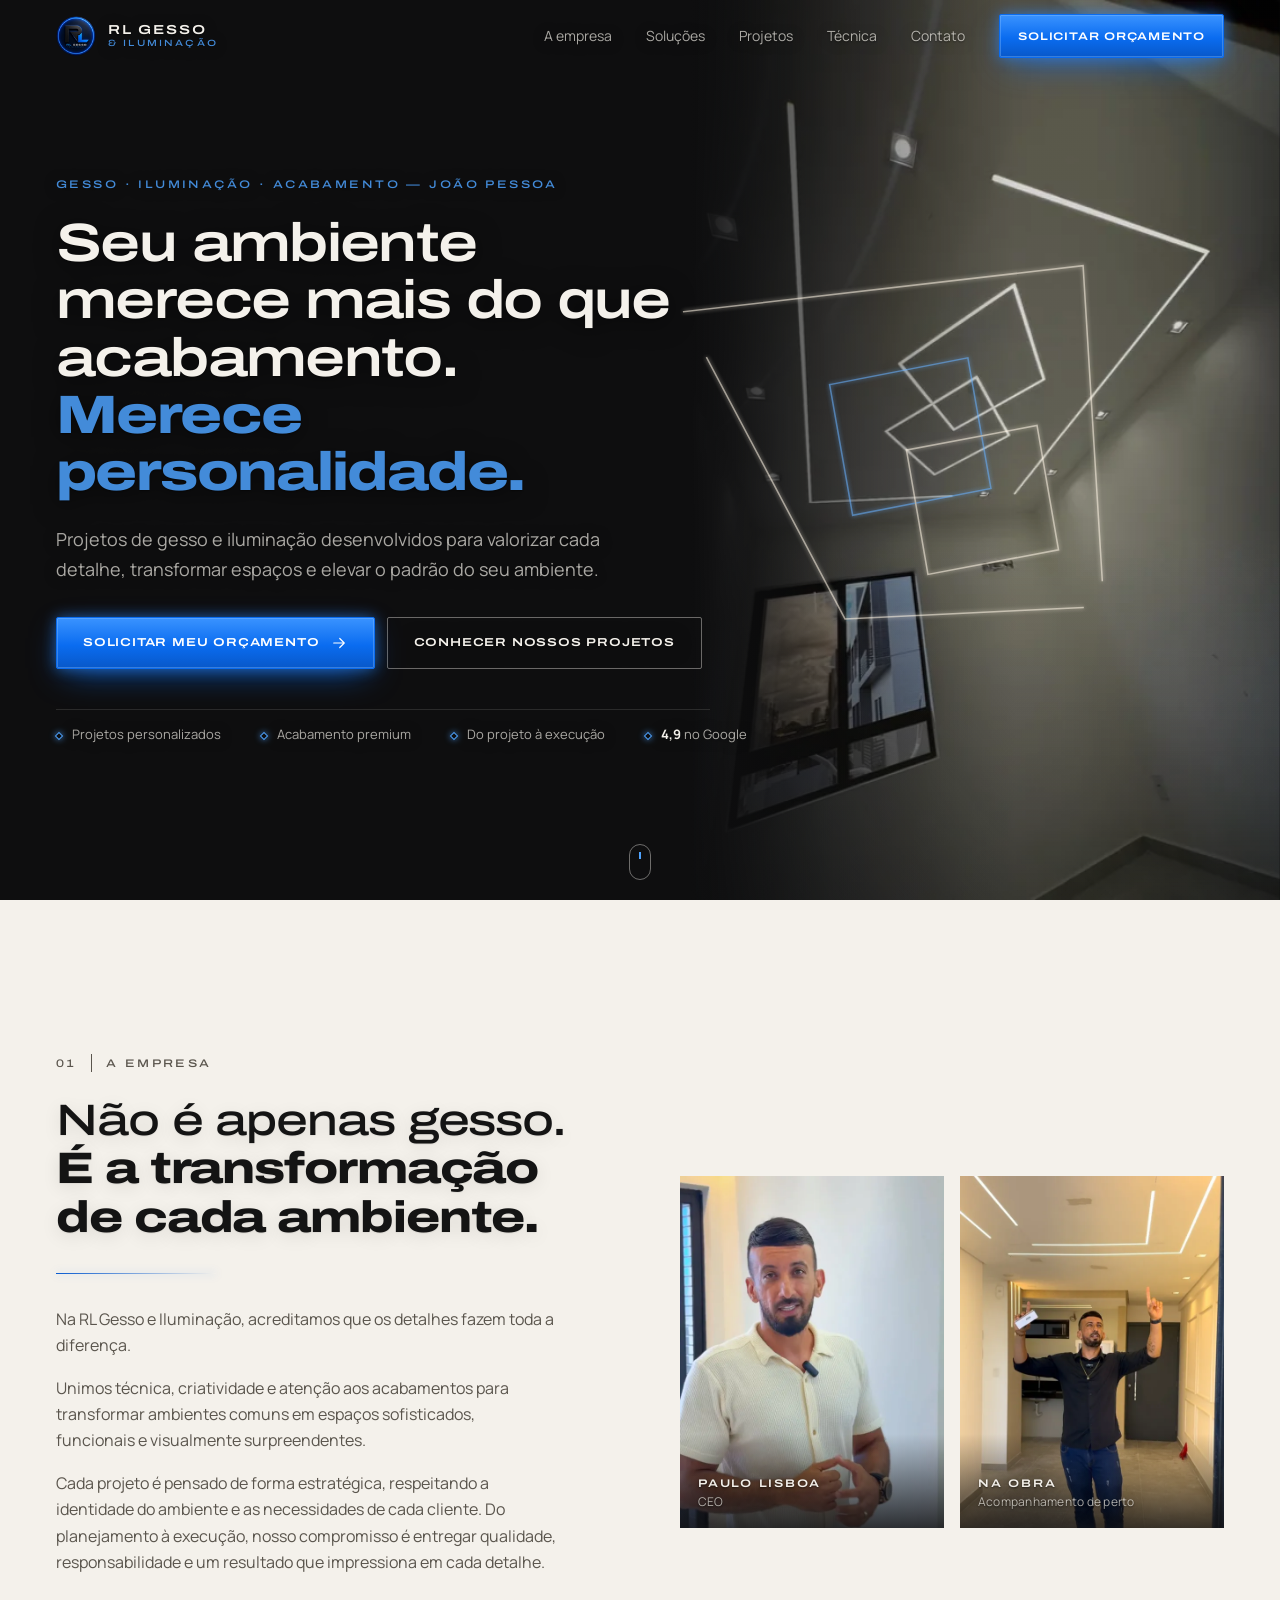
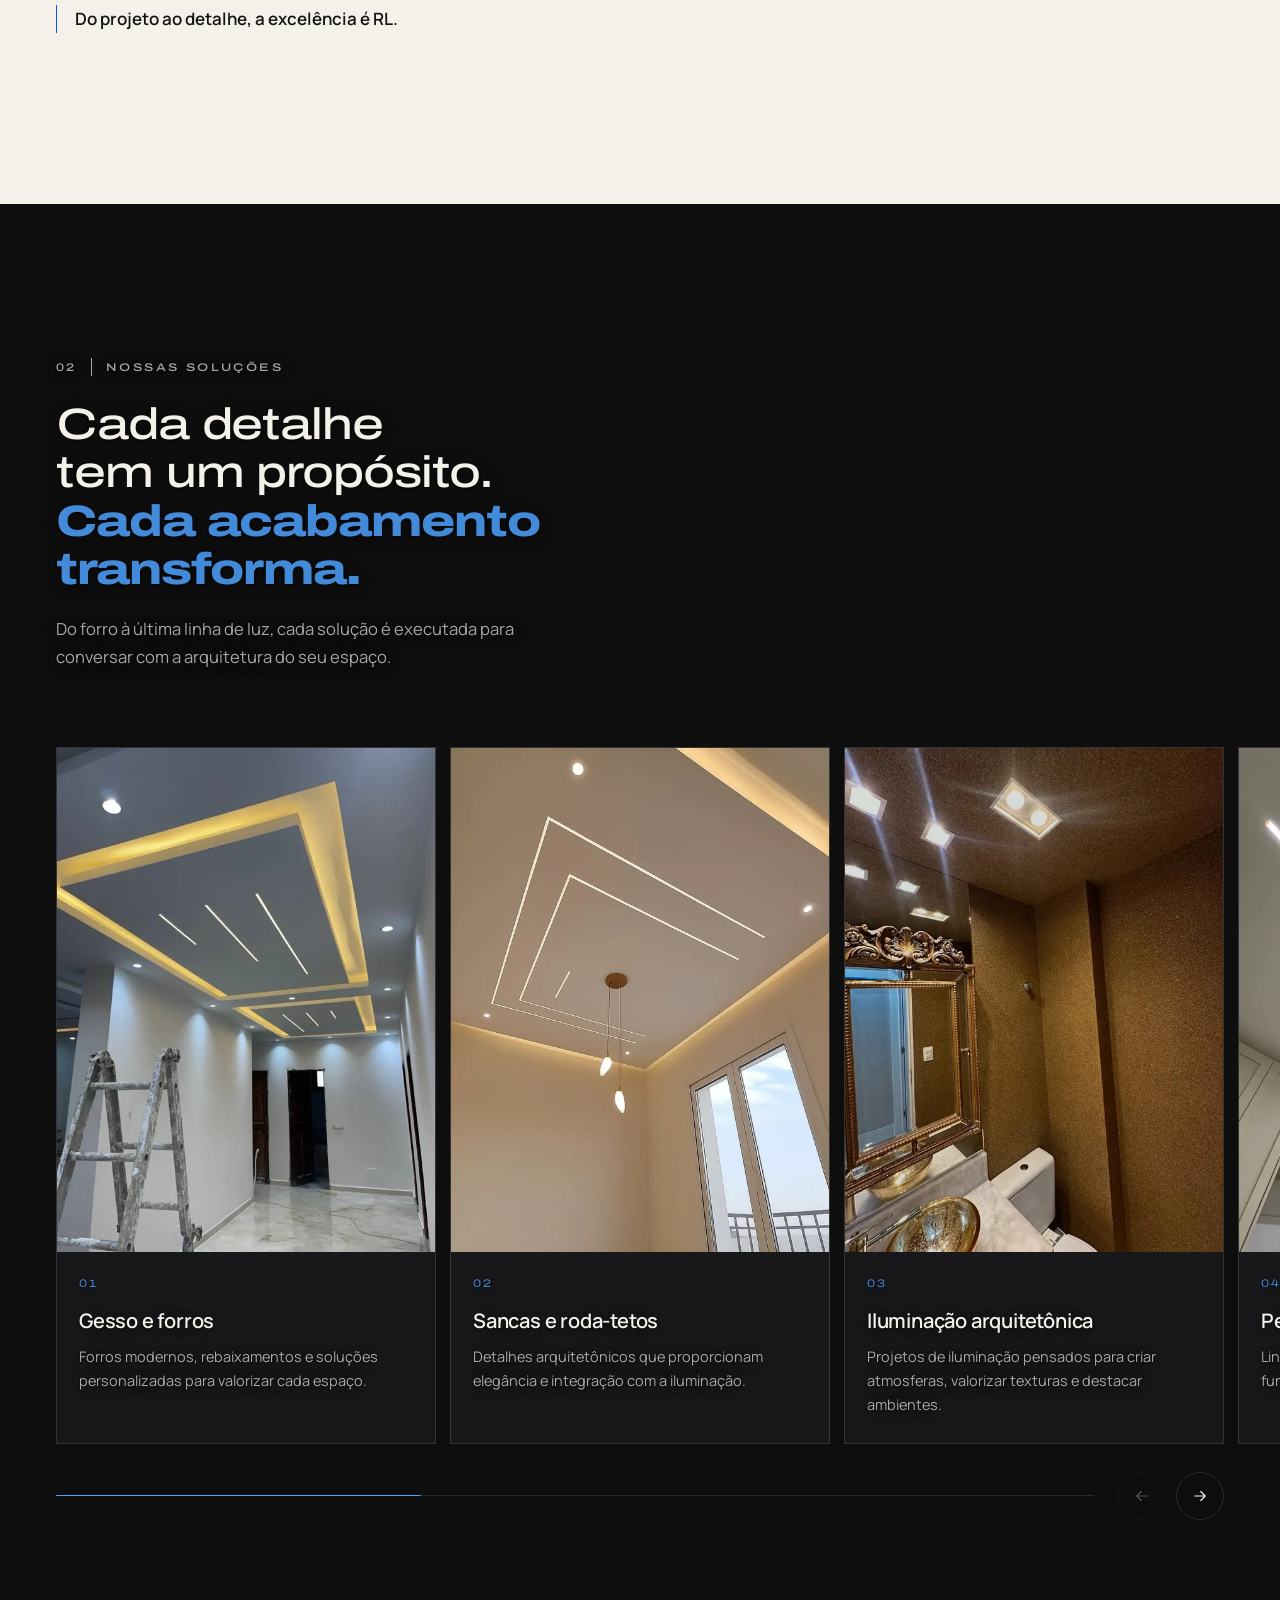
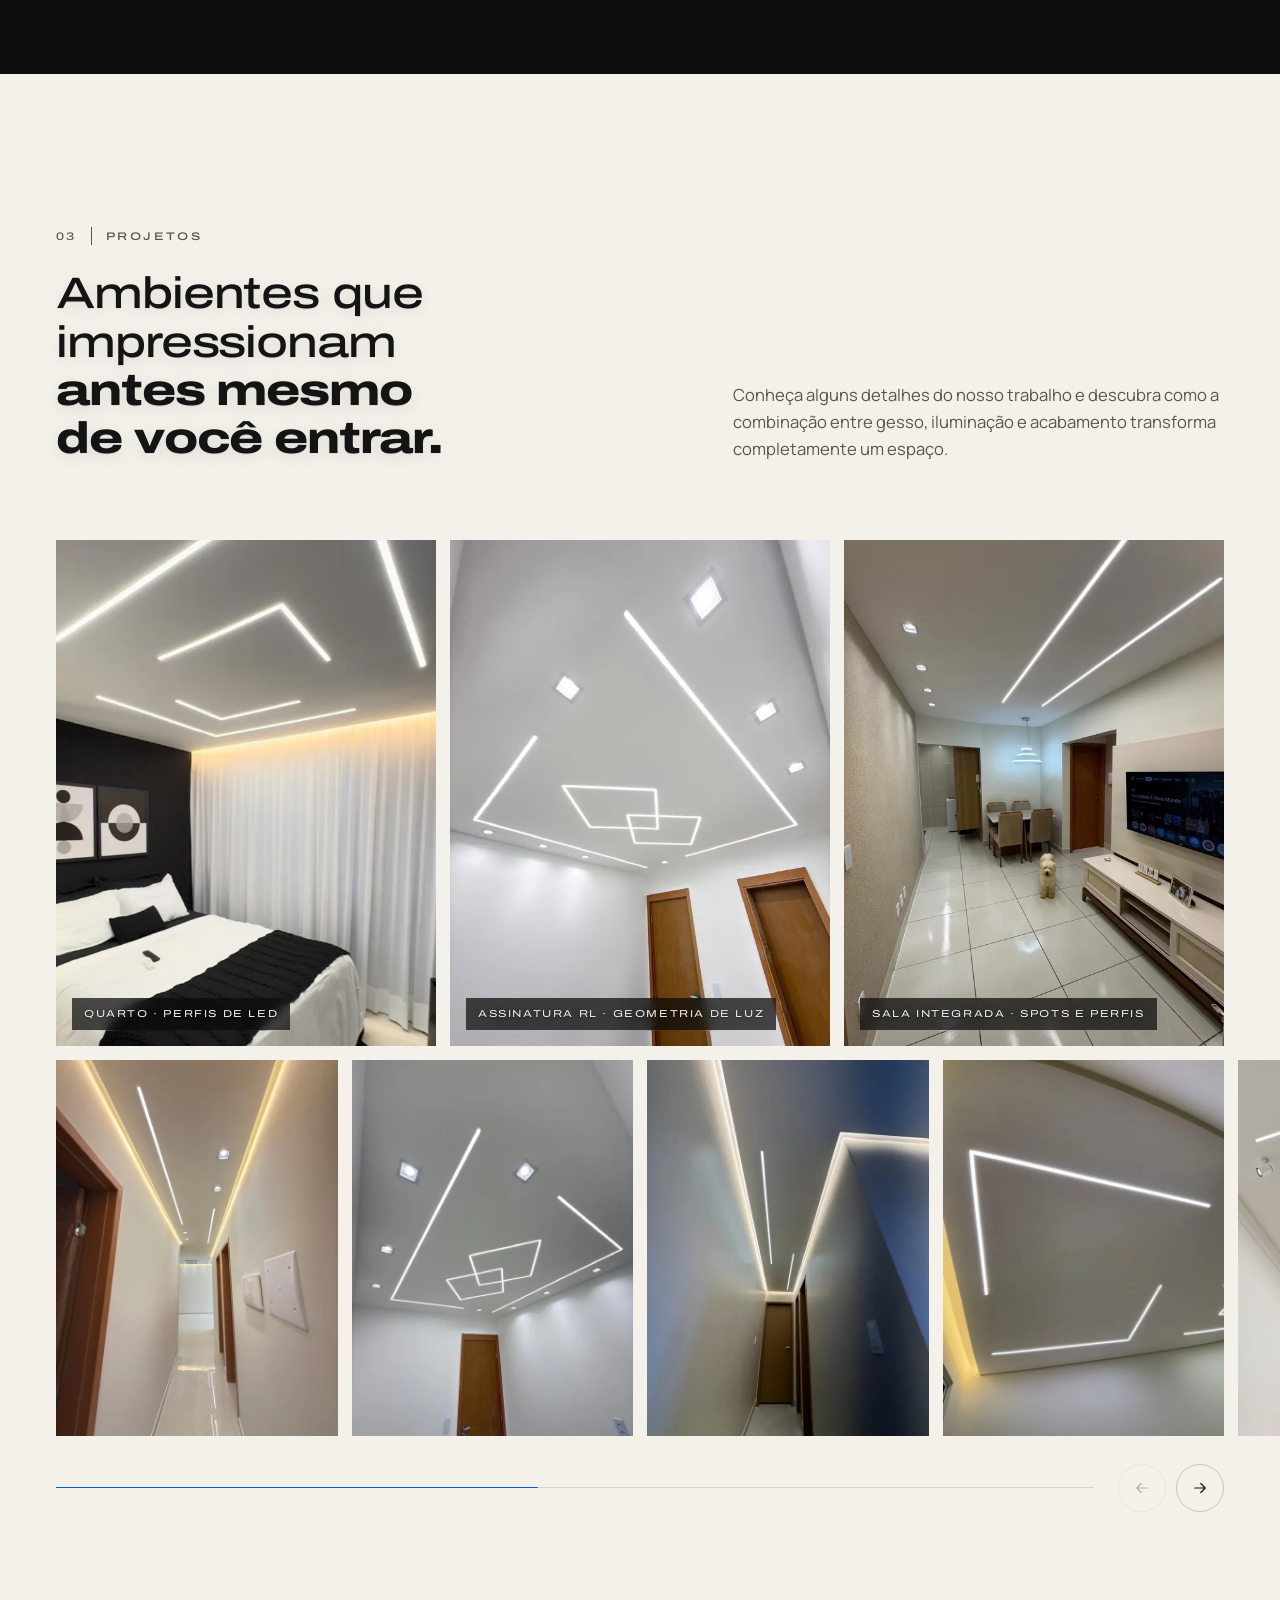
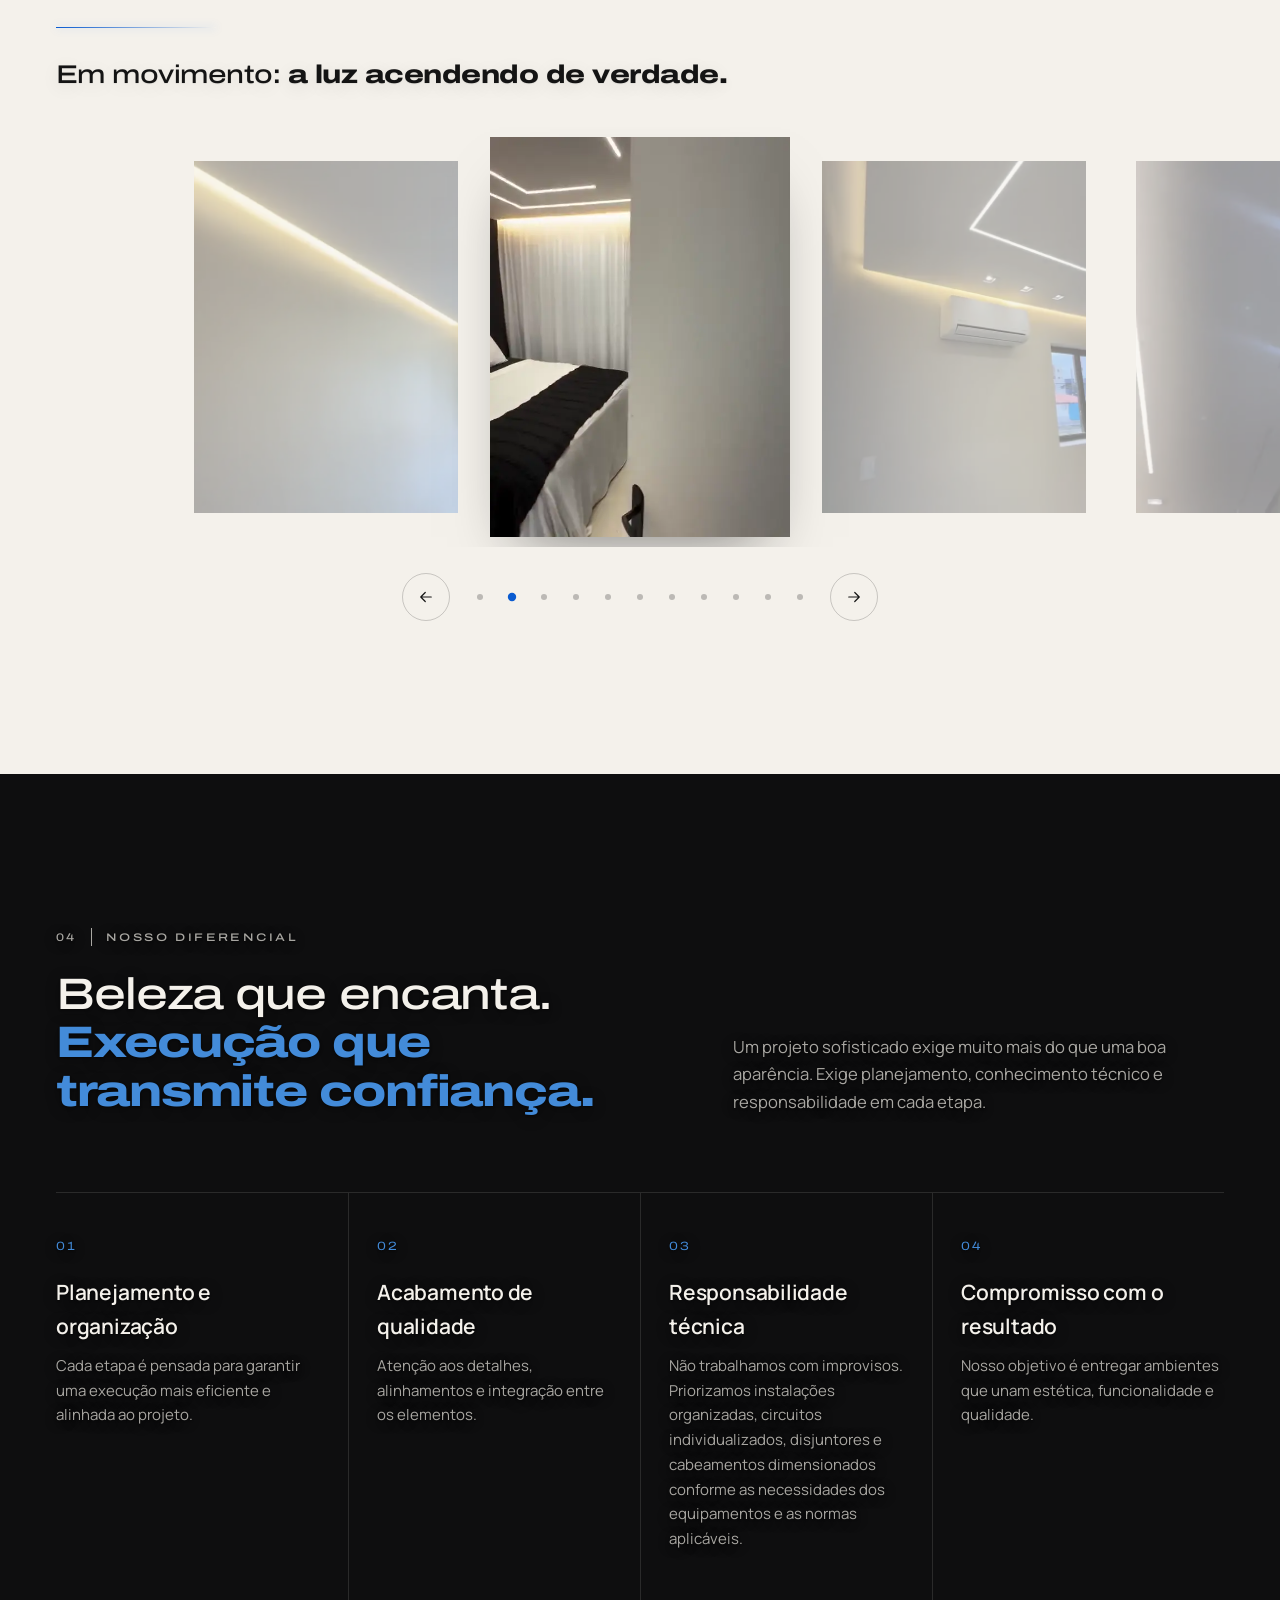
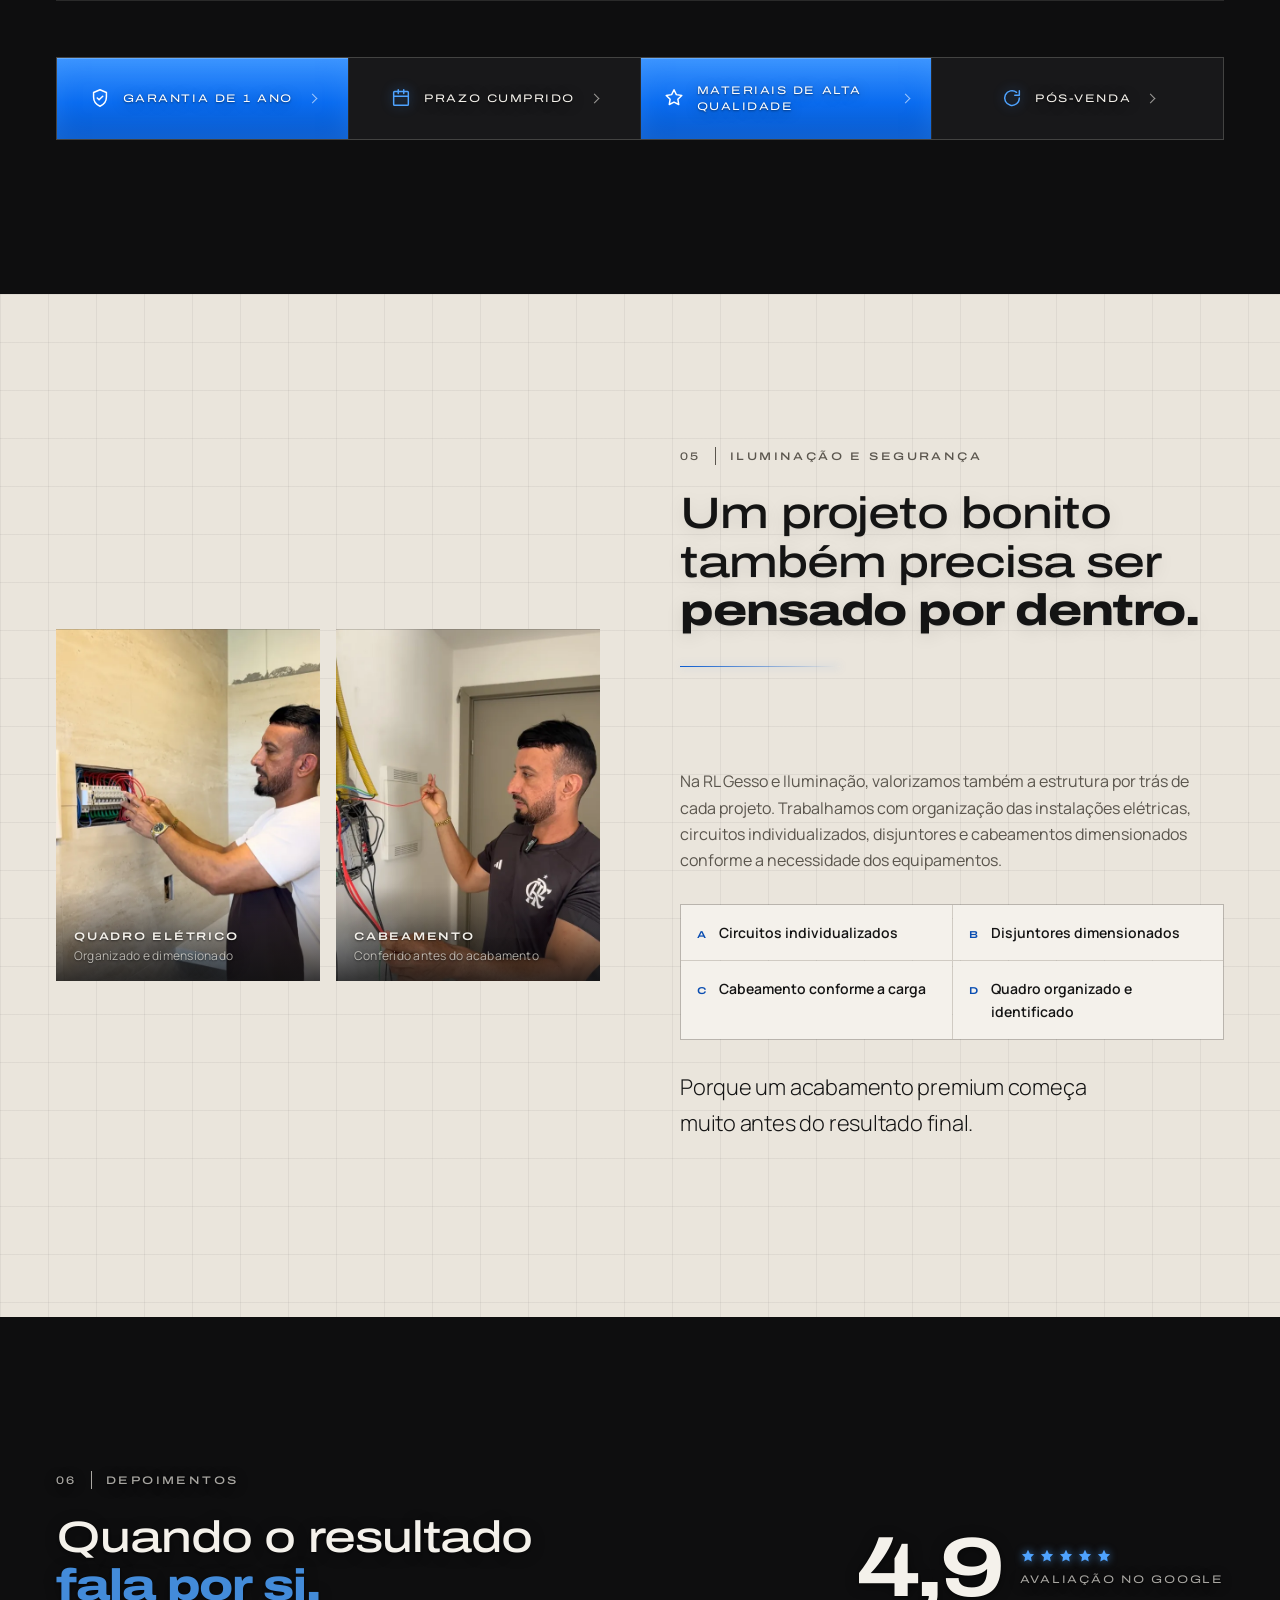
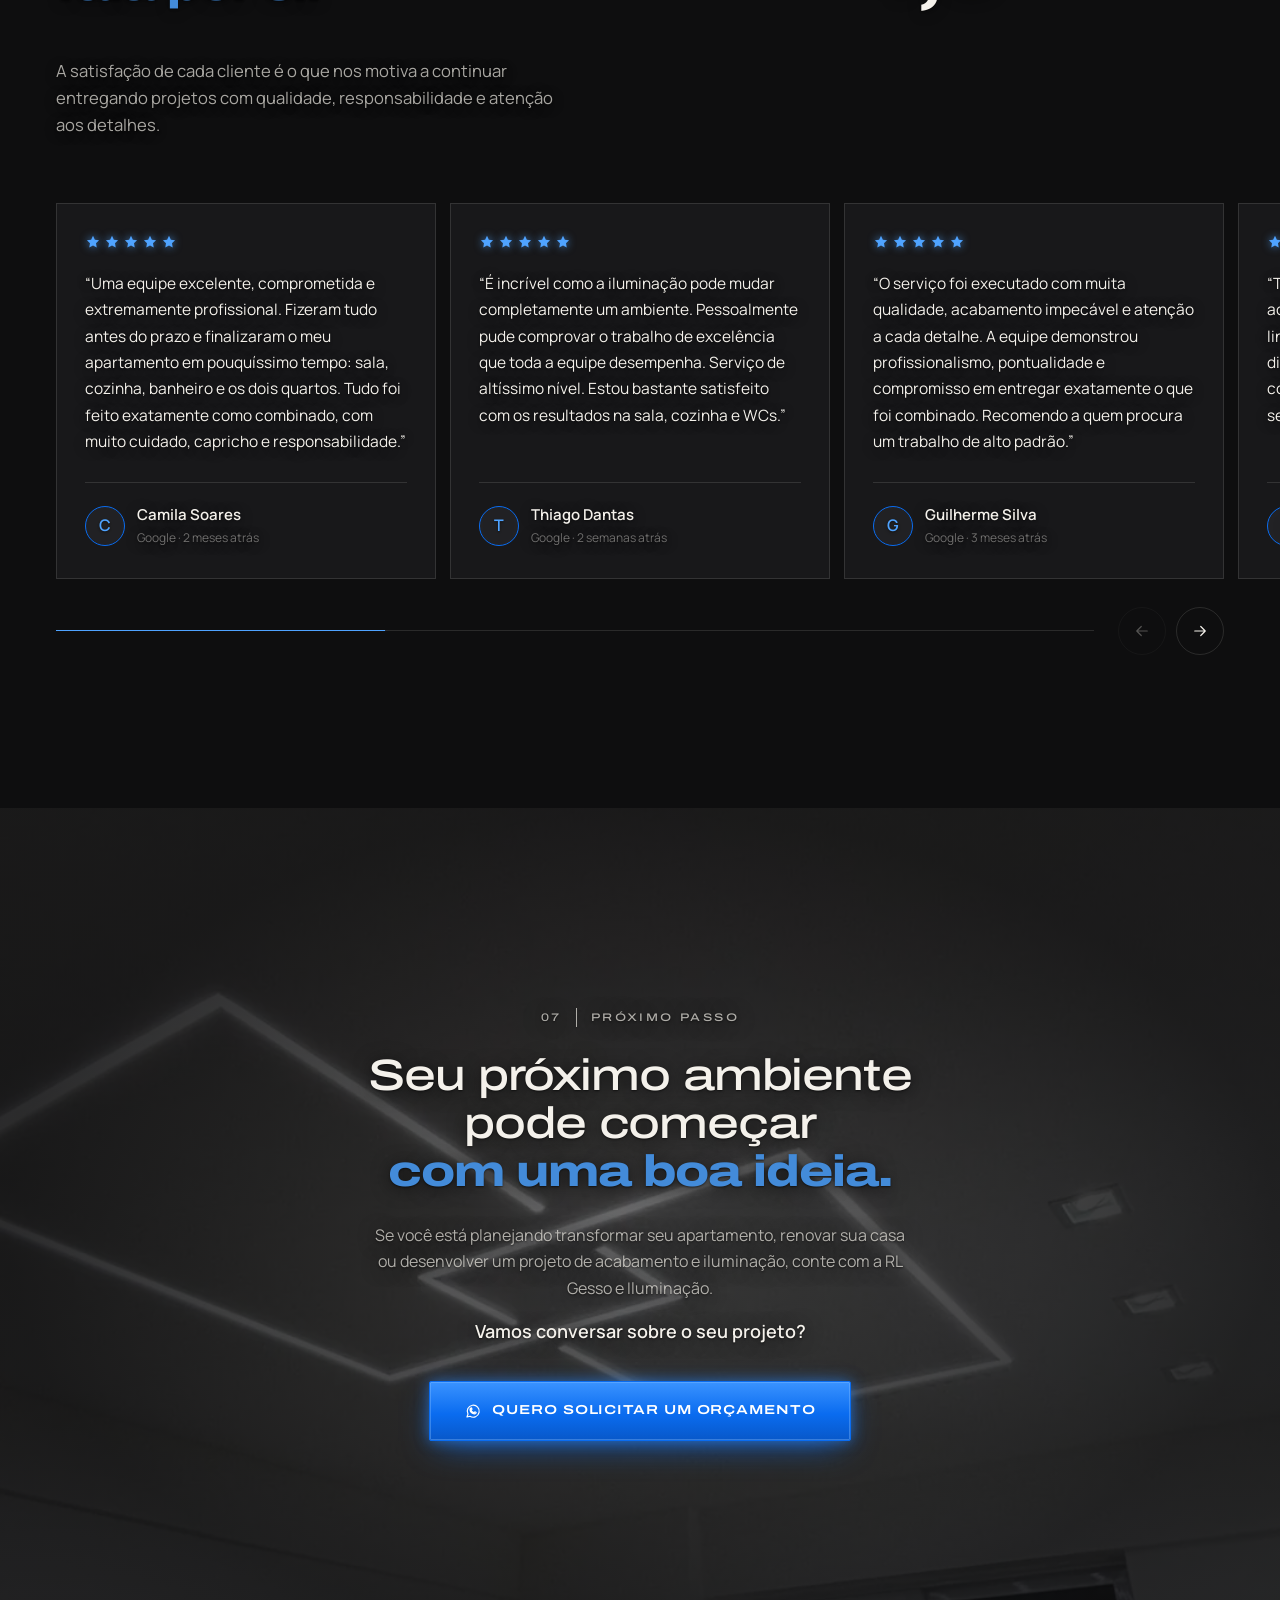
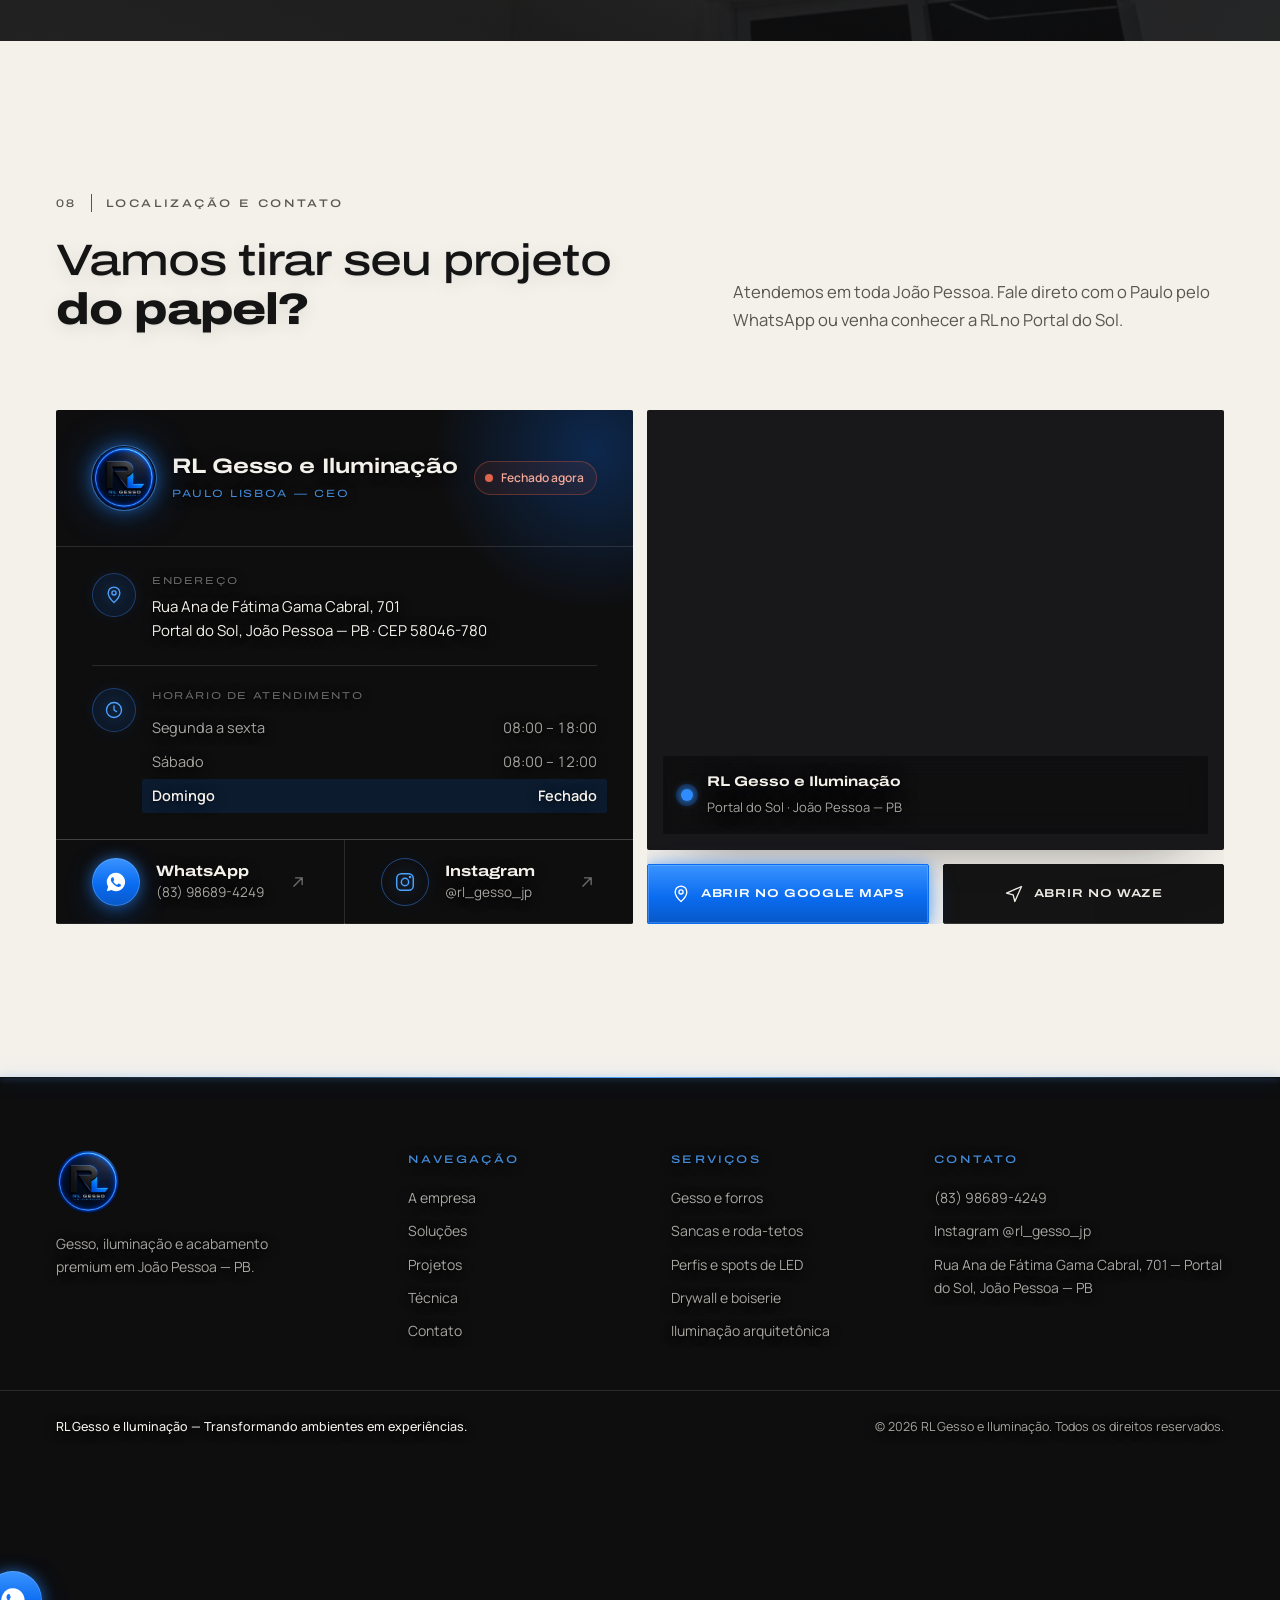
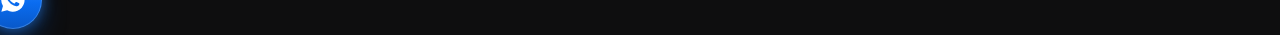
==== commit d5c88b8e: "Novo endereço: Portal do Sol Rua Ana de Fátima Gama Cabral, 701 - Portal do Sol, João Pessoa - PB, 5" ====
--- a/index.html
+++ b/index.html
@@ -46,10 +46,10 @@
   "founder": { "@type": "Person", "name": "Paulo Lisboa", "jobTitle": "CEO" },
   "address": {
     "@type": "PostalAddress",
-    "streetAddress": "Rua Severina Paiva de Araújo, 235",
+    "streetAddress": "Rua Ana de Fátima Gama Cabral, 701",
     "addressLocality": "João Pessoa",
     "addressRegion": "PB",
-    "postalCode": "58064-560",
+    "postalCode": "58046-780",
     "addressCountry": "BR"
   },
   "areaServed": { "@type": "City", "name": "João Pessoa" },
@@ -405,7 +405,7 @@
         <p class="kicker reveal"><span>08</span> Localização e contato</p>
         <h2 class="h2 reveal" id="contato-title">Vamos tirar seu projeto <em>do papel?</em></h2>
       </div>
-      <p class="section-head__lead reveal">Atendemos em toda João Pessoa. Fale direto com o Paulo pelo WhatsApp ou venha conhecer a RL no Valentina Figueiredo.</p>
+      <p class="section-head__lead reveal">Atendemos em toda João Pessoa. Fale direto com o Paulo pelo WhatsApp ou venha conhecer a RL no Portal do Sol.</p>
     </div>
     <div class="contact__grid">
       <article class="contact__card reveal-img">
@@ -422,7 +422,7 @@
           <li>
             <span class="contact__icon"><svg class="ico" viewBox="0 0 24 24" aria-hidden="true"><path d="M12 21s-7-6.2-7-11.5a7 7 0 0 1 14 0C19 14.8 12 21 12 21z"/><circle cx="12" cy="9.5" r="2.5"/></svg></span>
             <div><span class="contact__label">Endereço</span>
-              <p>Rua Severina Paiva de Araújo, 235<br>Valentina Figueiredo, João Pessoa — PB · CEP 58064-560</p></div>
+              <p>Rua Ana de Fátima Gama Cabral, 701<br>Portal do Sol, João Pessoa — PB · CEP 58046-780</p></div>
           </li>
           <li>
             <span class="contact__icon"><svg class="ico" viewBox="0 0 24 24" aria-hidden="true"><circle cx="12" cy="12" r="9"/><path d="M12 7v5l3 2"/></svg></span>
@@ -451,17 +451,17 @@
 
       <div class="contact__map reveal-img" data-d="2">
         <div class="map__frame">
-          <iframe title="Mapa: RL Gesso e Iluminação, Valentina Figueiredo, João Pessoa" src="https://www.google.com/maps?q=Rua+Severina+Paiva+de+Ara%C3%BAjo,+235,+Valentina+Figueiredo,+Jo%C3%A3o+Pessoa+-+PB,+58064-560&amp;output=embed" loading="lazy" referrerpolicy="no-referrer-when-downgrade" allowfullscreen></iframe>
+          <iframe title="Mapa: RL Gesso e Iluminação, Portal do Sol, João Pessoa" src="https://www.google.com/maps?q=R.+Ana+de+F%C3%A1tima+Gama+Cabral%2C+701+-+Portal+do+Sol%2C+Jo%C3%A3o+Pessoa+-+PB%2C+58046-780&amp;output=embed" loading="lazy" referrerpolicy="no-referrer-when-downgrade" allowfullscreen></iframe>
           <div class="map__label">
             <span class="map__dot" aria-hidden="true"></span>
-            <div><strong>RL Gesso e Iluminação</strong><span>Valentina Figueiredo · João Pessoa — PB</span></div>
+            <div><strong>RL Gesso e Iluminação</strong><span>Portal do Sol · João Pessoa — PB</span></div>
           </div>
         </div>
         <div class="map__actions">
-          <a class="mapbtn mapbtn--google" href="https://www.google.com/maps/search/?api=1&amp;query=Rua+Severina+Paiva+de+Ara%C3%BAjo,+235,+Valentina+Figueiredo,+Jo%C3%A3o+Pessoa+-+PB,+58064-560" target="_blank" rel="noopener">
+          <a class="mapbtn mapbtn--google" href="https://www.google.com/maps/search/?api=1&amp;query=R.+Ana+de+F%C3%A1tima+Gama+Cabral%2C+701+-+Portal+do+Sol%2C+Jo%C3%A3o+Pessoa+-+PB%2C+58046-780" target="_blank" rel="noopener">
             <svg class="ico" viewBox="0 0 24 24" aria-hidden="true"><path d="M12 21s-7-6.2-7-11.5a7 7 0 0 1 14 0C19 14.8 12 21 12 21z"/><circle cx="12" cy="9.5" r="2.5"/></svg><span>Abrir no Google Maps</span>
           </a>
-          <a class="mapbtn mapbtn--waze" href="https://waze.com/ul?q=Rua%20Severina%20Paiva%20de%20Ara%C3%BAjo%2C%20235%2C%20Valentina%20Figueiredo%2C%20Jo%C3%A3o%20Pessoa&amp;navigate=yes" target="_blank" rel="noopener">
+          <a class="mapbtn mapbtn--waze" href="https://waze.com/ul?q=R.%20Ana%20de%20F%C3%A1tima%20Gama%20Cabral%2C%20701%20-%20Portal%20do%20Sol%2C%20Jo%C3%A3o%20Pessoa%20-%20PB%2C%2058046-780&amp;navigate=yes" target="_blank" rel="noopener">
             <svg class="ico" viewBox="0 0 24 24" aria-hidden="true"><path d="M3 11l18-8-8 18-2-8-8-2z"/></svg><span>Abrir no Waze</span>
           </a>
         </div>
@@ -492,7 +492,7 @@
       <h4>Contato</h4>
       <a data-wa="Olá, Paulo! Vim pelo site." href="#contato">(83) 98689-4249</a>
       <a href="https://www.instagram.com/rl_gesso_jp/" target="_blank" rel="noopener">Instagram @rl_gesso_jp</a>
-      <span>Rua Severina Paiva de Araújo, 235 — Valentina Figueiredo, João Pessoa — PB</span>
+      <span>Rua Ana de Fátima Gama Cabral, 701 — Portal do Sol, João Pessoa — PB</span>
     </div>
   </div>
   <div class="container footer__bottom">
--- a/styles.css
+++ b/styles.css
@@ -175,7 +175,7 @@
 .hero { position: relative; min-height: 100svh; display: flex; align-items: flex-end; overflow: hidden; isolation: isolate; background: var(--black); }
 .hero__media { position: absolute; inset: 0; z-index: -2; }
 .hero__media img { width: 100%; height: 100%; object-fit: cover; object-position: 50% 30%; transform: scale(1.08); animation: heroZoom 2.6s var(--ease) .1s forwards; }
-.hero__media::after { content: ""; position: absolute; inset: 0; background: linear-gradient(180deg, rgba(14,14,15,.55) 0%, rgba(14,14,15,.15) 30%, rgba(14,14,15,.78) 62%, var(--black) 100%); }
+.hero__media::after { content: ""; position: absolute; inset: 0; background: linear-gradient(180deg, rgba(14,14,15,.78) 0%, rgba(14,14,15,.62) 30%, rgba(14,14,15,.86) 62%, var(--black) 100%); }
 .hero__power { position: absolute; inset: 0; z-index: 1; background: var(--black); animation: powerOn 1.8s var(--ease-io) .35s forwards; }
 @keyframes heroZoom { to { transform: scale(1); } }
 @keyframes powerOn { 0% { opacity: 1 } 18% { opacity: .78 } 24% { opacity: .92 } 100% { opacity: 0 } }
@@ -210,7 +210,7 @@
 @media (min-width: 1024px) {
   .hero { align-items: center; }
   .hero__media { left: auto; width: 46vw; }
-  .hero__media::after { background: linear-gradient(90deg, var(--black) 0%, rgba(14,14,15,.35) 22%, rgba(14,14,15,0) 50%), linear-gradient(0deg, rgba(14,14,15,.45), rgba(14,14,15,0) 40%); }
+  .hero__media::after { background: linear-gradient(90deg, var(--black) 0%, rgba(14,14,15,.5) 24%, rgba(14,14,15,.12) 55%), linear-gradient(0deg, rgba(14,14,15,.5), rgba(14,14,15,0) 40%); }
   .hero__lines { width: 36vw; max-width: 600px; left: 51vw; right: auto; top: 50%; transform: translateY(-50%); opacity: .62; }
   .hero__content { padding-top: 100px; padding-bottom: 80px; }
   .hero__content > * { max-width: 52%; }
@@ -646,6 +646,25 @@
 @keyframes introHalo { to { opacity: 1; transform: scale(1); } }
 @keyframes introTag { to { opacity: 1; transform: none; letter-spacing: .32em; } }
 
+
+/* ==========================================================
+   Sombra atrás dos textos para destacar do fundo
+   ========================================================== */
+:root {
+  --ts-photo: 0 1px 2px rgba(0,0,0,.55), 0 2px 18px rgba(0,0,0,.6);
+  --ts-dark: 0 1px 2px rgba(0,0,0,.45), 0 2px 14px rgba(0,0,0,.4);
+  --ts-light: 0 1px 1px rgba(20,20,20,.06), 0 4px 18px rgba(20,20,20,.1);
+}
+/* textos sobre fotos */
+.cta .kicker, .cta__title, .cta p, .frame figcaption, .featured__tag, .map__label, .hero__ctas .btn--ghost { text-shadow: var(--ts-photo); }
+/* textos em seções escuras */
+.section--dark .h2, .section--dark .h3, .section--dark p, .section--dark .kicker,
+.service__body, .diff__item, .tcard, .rating, .assurance a,
+.contact__card h3, .contact__card p, .contact__card .contact__label, .hours li, .social__text,
+.footer, .nav a:not(.btn), .brand__name { text-shadow: var(--ts-dark); }
+/* títulos em seções claras: sombra quase imperceptível */
+.section--light .h2, .section--light .h3, .section--plan .h2, .section--plan .h3 { text-shadow: var(--ts-light); }
+
 /* ==========================================================
    Transições de entrada (textos, imagens, seções)
    ========================================================== */
